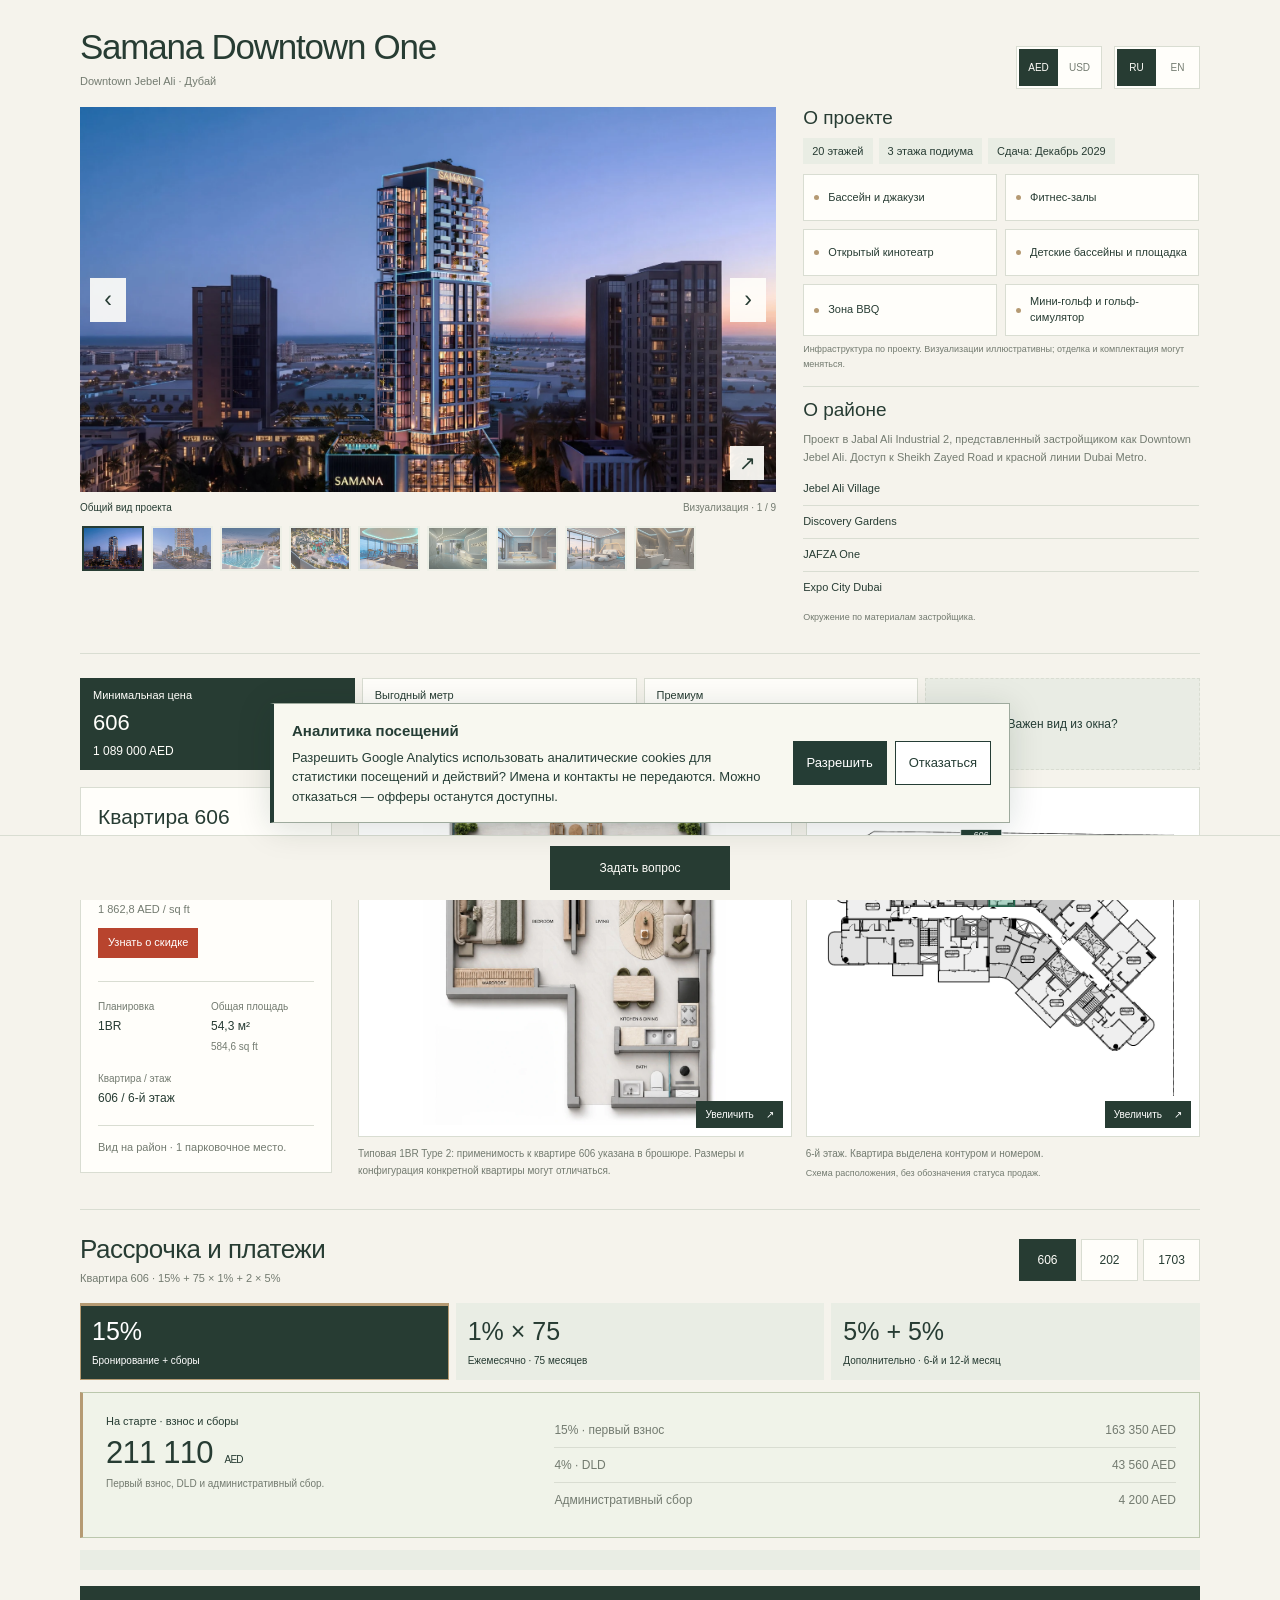
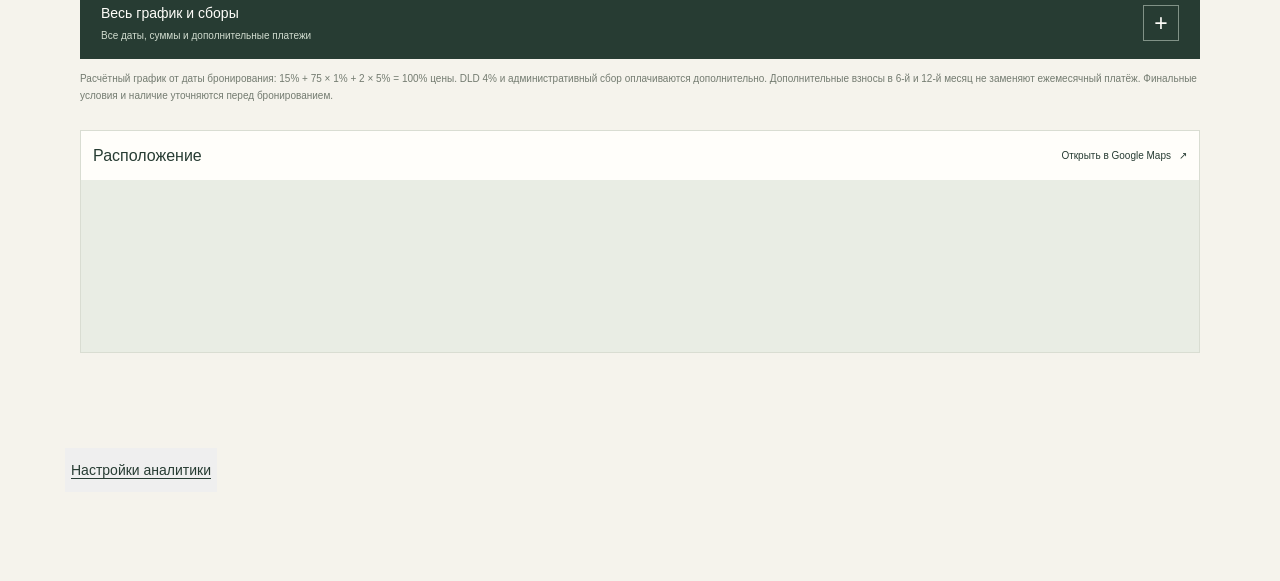
==== downtown-one-606-202-1703-v01/index.html @ 4d19de2d "Add Samana Downtown One offer: units 606, 202 and 1703" ====
<!doctype html>
<html lang="ru"><head><meta charset="utf-8"><meta name="viewport" content="width=device-width,initial-scale=1"><title>Индивидуальное предложение · Samana Downtown One</title>
<!-- PREVIEW METADATA: статический HTML; заполнить при сборке до публикации, не через JavaScript. -->
<meta name="description" content="Планировки, стоимость и условия оплаты.">
<link rel="canonical" href="https://aliaksandrtrus.github.io/offers/downtown-one-606-202-1703-v01/">
<meta property="og:title" content="Индивидуальное предложение · Samana Downtown One">
<meta property="og:description" content="Планировки, стоимость и условия оплаты.">
<meta property="og:type" content="website">
<meta property="og:url" content="https://aliaksandrtrus.github.io/offers/downtown-one-606-202-1703-v01/">
<meta property="og:image" content="https://aliaksandrtrus.github.io/offers/downtown-one-606-202-1703-v01/images/cover-downtown-one-v01.jpg">
<meta property="og:image:type" content="image/jpeg">
<meta property="og:image:width" content="1200">
<meta property="og:image:height" content="630">
<meta property="og:image:alt" content="Samana Downtown One · визуализация проекта">
<!-- ДАННЫЕ ОФЕРА: заполняйте этот JSON по новым источникам; статическое превью отдельно заполните в PREVIEW METADATA в head. Пустые значения не наследуются из эталона. Внутренние сведения здесь не хранить. -->
<script id="offer-data" type="application/json">
{
  "schemaVersion": 1,
  "project": {
    "name": "Samana Downtown One",
    "developer": "Samana Developers",
    "location": {
      "ru": "Downtown Jebel Ali · Дубай",
      "en": "Downtown Jebel Ali · Dubai"
    },
    "counts": [
      {
        "ru": "20 этажей",
        "en": "20 storeys"
      },
      {
        "ru": "3 этажа подиума",
        "en": "3 podium floors"
      }
    ],
    "handover": {
      "label": {
        "ru": "Плановая сдача",
        "en": "Planned handover"
      },
      "value": {
        "ru": "Декабрь 2029",
        "en": "December 2029"
      }
    },
    "amenities": [
      {
        "ru": "Бассейн и джакузи",
        "en": "Swimming pool and jacuzzi"
      },
      {
        "ru": "Фитнес-залы",
        "en": "Fitness studios"
      },
      {
        "ru": "Открытый кинотеатр",
        "en": "Outdoor cinema"
      },
      {
        "ru": "Детские бассейны и площадка",
        "en": "Kids’ pools and play area"
      },
      {
        "ru": "Зона BBQ",
        "en": "BBQ area"
      },
      {
        "ru": "Мини-гольф и гольф-симулятор",
        "en": "Mini golf and golf simulator"
      }
    ],
    "amenitiesNote": {
      "ru": "Инфраструктура по проекту. Визуализации иллюстративны; отделка и комплектация могут меняться.",
      "en": "Planned project amenities. Renderings are illustrative; finishes and furnishings may change."
    },
    "areaIntro": {
      "ru": "Проект в Jabal Ali Industrial 2, представленный застройщиком как Downtown Jebel Ali. Доступ к Sheikh Zayed Road и красной линии Dubai Metro.",
      "en": "Located in Jabal Ali Industrial 2, presented by the developer as Downtown Jebel Ali. Access to Sheikh Zayed Road and the Dubai Metro Red Line."
    },
    "nearby": [
      {
        "name": "Jebel Ali Village"
      },
      {
        "name": "Discovery Gardens"
      },
      {
        "name": "JAFZA One"
      },
      {
        "name": "Expo City Dubai"
      }
    ],
    "nearbyNote": {
      "ru": "Окружение по материалам застройщика.",
      "en": "Surrounding destinations from the developer’s materials."
    }
  },
  "currency": {
    "base": "AED"
  },
  "gallery": [
    {
      "src": "images/hero.webp",
      "caption": {
        "ru": "Общий вид проекта",
        "en": "Project overview"
      },
      "kind": {
        "ru": "Визуализация",
        "en": "Rendering"
      }
    },
    {
      "src": "images/exterior.webp",
      "caption": {
        "ru": "Фасад проекта",
        "en": "Project exterior"
      },
      "kind": {
        "ru": "Визуализация",
        "en": "Rendering"
      }
    },
    {
      "src": "images/pool.webp",
      "caption": {
        "ru": "Бассейн",
        "en": "Swimming pool"
      },
      "kind": {
        "ru": "Визуализация",
        "en": "Rendering"
      }
    },
    {
      "src": "images/kids.webp",
      "caption": {
        "ru": "Детская зона",
        "en": "Kids’ area"
      },
      "kind": {
        "ru": "Визуализация",
        "en": "Rendering"
      }
    },
    {
      "src": "images/gym.webp",
      "caption": {
        "ru": "Фитнес-зал",
        "en": "Fitness studio"
      },
      "kind": {
        "ru": "Визуализация",
        "en": "Rendering"
      }
    },
    {
      "src": "images/lobby.webp",
      "caption": {
        "ru": "Лобби",
        "en": "Lobby"
      },
      "kind": {
        "ru": "Визуализация",
        "en": "Rendering"
      }
    },
    {
      "src": "images/living.webp",
      "caption": {
        "ru": "Пример интерьера · гостиная",
        "en": "Example interior · living room"
      },
      "kind": {
        "ru": "Визуализация",
        "en": "Rendering"
      }
    },
    {
      "src": "images/bedroom.webp",
      "caption": {
        "ru": "Пример интерьера · спальня",
        "en": "Example interior · bedroom"
      },
      "kind": {
        "ru": "Визуализация",
        "en": "Rendering"
      }
    },
    {
      "src": "images/bathroom.webp",
      "caption": {
        "ru": "Пример интерьера · ванная",
        "en": "Example interior · bathroom"
      },
      "kind": {
        "ru": "Визуализация",
        "en": "Rendering"
      }
    }
  ],
  "selection": {
    "mode": "automatic_1br"
  },
  "units": [
    {
      "id": "606",
      "title": {
        "ru": "Квартира 606",
        "en": "Apartment 606"
      },
      "price": 1089000,
      "choiceArea": {
        "ru": "584,59 sq ft",
        "en": "584.59 sq ft"
      },
      "choiceSubtitle": {
        "ru": "1BR",
        "en": "1BR"
      },
      "selection": {
        "category": "minimum_price",
        "totalAreaM2": 54.3101881536,
        "totalAreaSqft": 584.59
      },
      "facts": [
        {
          "label": {
            "ru": "Планировка",
            "en": "Layout"
          },
          "value": {
            "ru": "1BR",
            "en": "1BR"
          }
        },
        {
          "label": {
            "ru": "Общая площадь",
            "en": "Total area"
          },
          "value": {
            "ru": "54,3101881536 м²",
            "en": "54.3101881536 m²"
          },
          "secondary": {
            "ru": "584,59 sq ft",
            "en": "584.59 sq ft"
          }
        },
        {
          "label": {
            "ru": "Квартира / этаж",
            "en": "Apartment / floor"
          },
          "value": {
            "ru": "606 / 6-й этаж",
            "en": "606 / 6th floor"
          }
        }
      ],
      "view": {
        "ru": "Вид на район · 1 парковочное место.",
        "en": "Community view · 1 parking space."
      },
      "plans": {
        "unit": {
          "src": "images/plan-type2.webp",
          "caption": {
            "ru": "Квартира 606 · типовая планировка",
            "en": "Apartment 606 · typical layout"
          },
          "alt": {
            "ru": "Квартира 606 · типовая планировка",
            "en": "Apartment 606 · typical layout"
          },
          "width": 990,
          "height": 1065,
          "note": {
            "ru": "Типовая 1BR Type 2: применимость к квартире 606 указана в брошюре. Размеры и конфигурация конкретной квартиры могут отличаться.",
            "en": "Typical 1BR Type 2: applicability to apartment 606 is shown in the brochure. Individual dimensions and configuration may differ."
          }
        },
        "floor": {
          "src": "images/floor-606.svg",
          "caption": {
            "ru": "Квартира 606 · положение на этаже",
            "en": "Apartment 606 · floor location"
          },
          "alt": {
            "ru": "Расположение квартиры 606 на 6-м этаже",
            "en": "Apartment 606 location on floor 6"
          },
          "width": 900,
          "height": 650,
          "note": {
            "ru": "6-й этаж. Квартира выделена контуром и номером.",
            "en": "Floor 6. The selected apartment is outlined and numbered."
          },
          "secondaryNote": {
            "ru": "Схема расположения, без обозначения статуса продаж.",
            "en": "Location diagram; no sales status implied."
          },
          "selection": {
            "unitId": "606",
            "method": "svg"
          }
        }
      },
      "payments": {
        "summary": {
          "ru": "15% + 75 × 1% + 2 × 5%",
          "en": "15% + 75 × 1% + 2 × 5%"
        },
        "stages": [
          {
            "label": {
              "ru": "15%",
              "en": "15%"
            },
            "subtitle": {
              "ru": "Бронирование + сборы",
              "en": "Booking + fees"
            },
            "title": {
              "ru": "На старте · взнос и сборы",
              "en": "Initial payment and fees"
            },
            "amount": 211110.0,
            "note": {
              "ru": "Первый взнос, DLD и административный сбор.",
              "en": "Down payment, DLD and administration fee."
            },
            "rows": [
              {
                "label": {
                  "ru": "15% · первый взнос",
                  "en": "15% · down payment"
                },
                "amount": 163350.0
              },
              {
                "label": {
                  "ru": "4% · DLD",
                  "en": "4% · DLD"
                },
                "amount": 43560.0
              },
              {
                "label": {
                  "ru": "Административный сбор",
                  "en": "Administration fee"
                },
                "amount": 4200
              }
            ]
          },
          {
            "label": {
              "ru": "1% × 75",
              "en": "1% × 75"
            },
            "subtitle": {
              "ru": "Ежемесячно · 75 месяцев",
              "en": "Monthly · 75 months"
            },
            "title": {
              "ru": "Ежемесячный платёж · 1% цены",
              "en": "Monthly payment · 1% of the price"
            },
            "amount": 10890.0,
            "note": [
              {
                "text": {
                  "ru": "Всего за 75 месяцев — ",
                  "en": "Total over 75 months — "
                }
              },
              {
                "amount": 816750.0
              },
              {
                "text": {
                  "ru": ".",
                  "en": "."
                }
              }
            ],
            "intro": {
              "ru": "Первый платёж — через месяц после бронирования.",
              "en": "First instalment is due one month after booking."
            },
            "rows": [
              {
                "label": {
                  "ru": "75 ежемесячных платежей · каждый",
                  "en": "75 monthly instalments · each"
                },
                "amount": 10890.0
              },
              {
                "label": {
                  "ru": "Всего за 75 месяцев",
                  "en": "Total over 75 months"
                },
                "amount": 816750.0
              }
            ]
          },
          {
            "label": {
              "ru": "5% + 5%",
              "en": "5% + 5%"
            },
            "subtitle": {
              "ru": "Дополнительно · 6-й и 12-й месяц",
              "en": "Extra · months 6 and 12"
            },
            "title": {
              "ru": "Каждый дополнительный взнос · 5%",
              "en": "Each additional payment · 5%"
            },
            "amount": 54450.0,
            "note": {
              "ru": "Сверх ежемесячного платежа 1% в те же месяцы.",
              "en": "In addition to the monthly 1% payment in those months."
            },
            "rows": [
              {
                "label": {
                  "ru": "6-й месяц · дополнительно 5%",
                  "en": "Month 6 · additional 5%"
                },
                "amount": 54450.0
              },
              {
                "label": {
                  "ru": "12-й месяц · дополнительно 5%",
                  "en": "Month 12 · additional 5%"
                },
                "amount": 54450.0
              }
            ]
          }
        ],
        "extra": {
          "ru": "",
          "en": ""
        },
        "schedule": [
          {
            "label": {
              "ru": "При бронировании · первый взнос",
              "en": "On booking · down payment"
            },
            "share": {
              "ru": "15%",
              "en": "15%"
            },
            "amount": 163350.0
          },
          {
            "label": {
              "ru": "При бронировании · DLD",
              "en": "On booking · DLD"
            },
            "share": {
              "ru": "4% дополнительно",
              "en": "4% extra"
            },
            "amount": 43560.0
          },
          {
            "label": {
              "ru": "При бронировании · административный сбор",
              "en": "On booking · administration fee"
            },
            "share": {
              "ru": "Дополнительно",
              "en": "Extra"
            },
            "amount": 4200
          },
          {
            "label": {
              "ru": "1-й месяц · ежемесячный платёж",
              "en": "Month 1 · monthly instalment"
            },
            "share": {
              "ru": "1%",
              "en": "1%"
            },
            "amount": 10890.0
          },
          {
            "label": {
              "ru": "2-й месяц · ежемесячный платёж",
              "en": "Month 2 · monthly instalment"
            },
            "share": {
              "ru": "1%",
              "en": "1%"
            },
            "amount": 10890.0
          },
          {
            "label": {
              "ru": "3-й месяц · ежемесячный платёж",
              "en": "Month 3 · monthly instalment"
            },
            "share": {
              "ru": "1%",
              "en": "1%"
            },
            "amount": 10890.0
          },
          {
            "label": {
              "ru": "4-й месяц · ежемесячный платёж",
              "en": "Month 4 · monthly instalment"
            },
            "share": {
              "ru": "1%",
              "en": "1%"
            },
            "amount": 10890.0
          },
          {
            "label": {
              "ru": "5-й месяц · ежемесячный платёж",
              "en": "Month 5 · monthly instalment"
            },
            "share": {
              "ru": "1%",
              "en": "1%"
            },
            "amount": 10890.0
          },
          {
            "label": {
              "ru": "6-й месяц · ежемесячный платёж",
              "en": "Month 6 · monthly instalment"
            },
            "share": {
              "ru": "1%",
              "en": "1%"
            },
            "amount": 10890.0
          },
          {
            "label": {
              "ru": "6-й месяц · дополнительный взнос",
              "en": "Month 6 · additional payment"
            },
            "share": {
              "ru": "5%",
              "en": "5%"
            },
            "amount": 54450.0
          },
          {
            "label": {
              "ru": "7-й месяц · ежемесячный платёж",
              "en": "Month 7 · monthly instalment"
            },
            "share": {
              "ru": "1%",
              "en": "1%"
            },
            "amount": 10890.0
          },
          {
            "label": {
              "ru": "8-й месяц · ежемесячный платёж",
              "en": "Month 8 · monthly instalment"
            },
            "share": {
              "ru": "1%",
              "en": "1%"
            },
            "amount": 10890.0
          },
          {
            "label": {
              "ru": "9-й месяц · ежемесячный платёж",
              "en": "Month 9 · monthly instalment"
            },
            "share": {
              "ru": "1%",
              "en": "1%"
            },
            "amount": 10890.0
          },
          {
            "label": {
              "ru": "10-й месяц · ежемесячный платёж",
              "en": "Month 10 · monthly instalment"
            },
            "share": {
              "ru": "1%",
              "en": "1%"
            },
            "amount": 10890.0
          },
          {
            "label": {
              "ru": "11-й месяц · ежемесячный платёж",
              "en": "Month 11 · monthly instalment"
            },
            "share": {
              "ru": "1%",
              "en": "1%"
            },
            "amount": 10890.0
          },
          {
            "label": {
              "ru": "12-й месяц · ежемесячный платёж",
              "en": "Month 12 · monthly instalment"
            },
            "share": {
              "ru": "1%",
              "en": "1%"
            },
            "amount": 10890.0
          },
          {
            "label": {
              "ru": "12-й месяц · дополнительный взнос",
              "en": "Month 12 · additional payment"
            },
            "share": {
              "ru": "5%",
              "en": "5%"
            },
            "amount": 54450.0
          },
          {
            "label": {
              "ru": "13-й месяц · ежемесячный платёж",
              "en": "Month 13 · monthly instalment"
            },
            "share": {
              "ru": "1%",
              "en": "1%"
            },
            "amount": 10890.0
          },
          {
            "label": {
              "ru": "14-й месяц · ежемесячный платёж",
              "en": "Month 14 · monthly instalment"
            },
            "share": {
              "ru": "1%",
              "en": "1%"
            },
            "amount": 10890.0
          },
          {
            "label": {
              "ru": "15-й месяц · ежемесячный платёж",
              "en": "Month 15 · monthly instalment"
            },
            "share": {
              "ru": "1%",
              "en": "1%"
            },
            "amount": 10890.0
          },
          {
            "label": {
              "ru": "16-й месяц · ежемесячный платёж",
              "en": "Month 16 · monthly instalment"
            },
            "share": {
              "ru": "1%",
              "en": "1%"
            },
            "amount": 10890.0
          },
          {
            "label": {
              "ru": "17-й месяц · ежемесячный платёж",
              "en": "Month 17 · monthly instalment"
            },
            "share": {
              "ru": "1%",
              "en": "1%"
            },
            "amount": 10890.0
          },
          {
            "label": {
              "ru": "18-й месяц · ежемесячный платёж",
              "en": "Month 18 · monthly instalment"
            },
            "share": {
              "ru": "1%",
              "en": "1%"
            },
            "amount": 10890.0
          },
          {
            "label": {
              "ru": "19-й месяц · ежемесячный платёж",
              "en": "Month 19 · monthly instalment"
            },
            "share": {
              "ru": "1%",
              "en": "1%"
            },
            "amount": 10890.0
          },
          {
            "label": {
              "ru": "20-й месяц · ежемесячный платёж",
              "en": "Month 20 · monthly instalment"
            },
            "share": {
              "ru": "1%",
              "en": "1%"
            },
            "amount": 10890.0
          },
          {
            "label": {
              "ru": "21-й месяц · ежемесячный платёж",
              "en": "Month 21 · monthly instalment"
            },
            "share": {
              "ru": "1%",
              "en": "1%"
            },
            "amount": 10890.0
          },
          {
            "label": {
              "ru": "22-й месяц · ежемесячный платёж",
              "en": "Month 22 · monthly instalment"
            },
            "share": {
              "ru": "1%",
              "en": "1%"
            },
            "amount": 10890.0
          },
          {
            "label": {
              "ru": "23-й месяц · ежемесячный платёж",
              "en": "Month 23 · monthly instalment"
            },
            "share": {
              "ru": "1%",
              "en": "1%"
            },
            "amount": 10890.0
          },
          {
            "label": {
              "ru": "24-й месяц · ежемесячный платёж",
              "en": "Month 24 · monthly instalment"
            },
            "share": {
              "ru": "1%",
              "en": "1%"
            },
            "amount": 10890.0
          },
          {
            "label": {
              "ru": "25-й месяц · ежемесячный платёж",
              "en": "Month 25 · monthly instalment"
            },
            "share": {
              "ru": "1%",
              "en": "1%"
            },
            "amount": 10890.0
          },
          {
            "label": {
              "ru": "26-й месяц · ежемесячный платёж",
              "en": "Month 26 · monthly instalment"
            },
            "share": {
              "ru": "1%",
              "en": "1%"
            },
            "amount": 10890.0
          },
          {
            "label": {
              "ru": "27-й месяц · ежемесячный платёж",
              "en": "Month 27 · monthly instalment"
            },
            "share": {
              "ru": "1%",
              "en": "1%"
            },
            "amount": 10890.0
          },
          {
            "label": {
              "ru": "28-й месяц · ежемесячный платёж",
              "en": "Month 28 · monthly instalment"
            },
            "share": {
              "ru": "1%",
              "en": "1%"
            },
            "amount": 10890.0
          },
          {
            "label": {
              "ru": "29-й месяц · ежемесячный платёж",
              "en": "Month 29 · monthly instalment"
            },
            "share": {
              "ru": "1%",
              "en": "1%"
            },
            "amount": 10890.0
          },
          {
            "label": {
              "ru": "30-й месяц · ежемесячный платёж",
              "en": "Month 30 · monthly instalment"
            },
            "share": {
              "ru": "1%",
              "en": "1%"
            },
            "amount": 10890.0
          },
          {
            "label": {
              "ru": "31-й месяц · ежемесячный платёж",
              "en": "Month 31 · monthly instalment"
            },
            "share": {
              "ru": "1%",
              "en": "1%"
            },
            "amount": 10890.0
          },
          {
            "label": {
              "ru": "32-й месяц · ежемесячный платёж",
              "en": "Month 32 · monthly instalment"
            },
            "share": {
              "ru": "1%",
              "en": "1%"
            },
            "amount": 10890.0
          },
          {
            "label": {
              "ru": "33-й месяц · ежемесячный платёж",
              "en": "Month 33 · monthly instalment"
            },
            "share": {
              "ru": "1%",
              "en": "1%"
            },
            "amount": 10890.0
          },
          {
            "label": {
              "ru": "34-й месяц · ежемесячный платёж",
              "en": "Month 34 · monthly instalment"
            },
            "share": {
              "ru": "1%",
              "en": "1%"
            },
            "amount": 10890.0
          },
          {
            "label": {
              "ru": "35-й месяц · ежемесячный платёж",
              "en": "Month 35 · monthly instalment"
            },
            "share": {
              "ru": "1%",
              "en": "1%"
            },
            "amount": 10890.0
          },
          {
            "label": {
              "ru": "36-й месяц · ежемесячный платёж",
              "en": "Month 36 · monthly instalment"
            },
            "share": {
              "ru": "1%",
              "en": "1%"
            },
            "amount": 10890.0
          },
          {
            "label": {
              "ru": "37-й месяц · ежемесячный платёж",
              "en": "Month 37 · monthly instalment"
            },
            "share": {
              "ru": "1%",
              "en": "1%"
            },
            "amount": 10890.0
          },
          {
            "label": {
              "ru": "38-й месяц · ежемесячный платёж",
              "en": "Month 38 · monthly instalment"
            },
            "share": {
              "ru": "1%",
              "en": "1%"
            },
            "amount": 10890.0
          },
          {
            "label": {
              "ru": "39-й месяц · ежемесячный платёж",
              "en": "Month 39 · monthly instalment"
            },
            "share": {
              "ru": "1%",
              "en": "1%"
            },
            "amount": 10890.0
          },
          {
            "label": {
              "ru": "40-й месяц · ежемесячный платёж",
              "en": "Month 40 · monthly instalment"
            },
            "share": {
              "ru": "1%",
              "en": "1%"
            },
            "amount": 10890.0
          },
          {
            "label": {
              "ru": "41-й месяц · ежемесячный платёж",
              "en": "Month 41 · monthly instalment"
            },
            "share": {
              "ru": "1%",
              "en": "1%"
            },
            "amount": 10890.0
          },
          {
            "label": {
              "ru": "42-й месяц · ежемесячный платёж",
              "en": "Month 42 · monthly instalment"
            },
            "share": {
              "ru": "1%",
              "en": "1%"
            },
            "amount": 10890.0
          },
          {
            "label": {
              "ru": "43-й месяц · ежемесячный платёж",
              "en": "Month 43 · monthly instalment"
            },
            "share": {
              "ru": "1%",
              "en": "1%"
            },
            "amount": 10890.0
          },
          {
            "label": {
              "ru": "44-й месяц · ежемесячный платёж",
              "en": "Month 44 · monthly instalment"
            },
            "share": {
              "ru": "1%",
              "en": "1%"
            },
            "amount": 10890.0
          },
          {
            "label": {
              "ru": "45-й месяц · ежемесячный платёж",
              "en": "Month 45 · monthly instalment"
            },
            "share": {
              "ru": "1%",
              "en": "1%"
            },
            "amount": 10890.0
          },
          {
            "label": {
              "ru": "46-й месяц · ежемесячный платёж",
              "en": "Month 46 · monthly instalment"
            },
            "share": {
              "ru": "1%",
              "en": "1%"
            },
            "amount": 10890.0
          },
          {
            "label": {
              "ru": "47-й месяц · ежемесячный платёж",
              "en": "Month 47 · monthly instalment"
            },
            "share": {
              "ru": "1%",
              "en": "1%"
            },
            "amount": 10890.0
          },
          {
            "label": {
              "ru": "48-й месяц · ежемесячный платёж",
              "en": "Month 48 · monthly instalment"
            },
            "share": {
              "ru": "1%",
              "en": "1%"
            },
            "amount": 10890.0
          },
          {
            "label": {
              "ru": "49-й месяц · ежемесячный платёж",
              "en": "Month 49 · monthly instalment"
            },
            "share": {
              "ru": "1%",
              "en": "1%"
            },
            "amount": 10890.0
          },
          {
            "label": {
              "ru": "50-й месяц · ежемесячный платёж",
              "en": "Month 50 · monthly instalment"
            },
            "share": {
              "ru": "1%",
              "en": "1%"
            },
            "amount": 10890.0
          },
          {
            "label": {
              "ru": "51-й месяц · ежемесячный платёж",
              "en": "Month 51 · monthly instalment"
            },
            "share": {
              "ru": "1%",
              "en": "1%"
            },
            "amount": 10890.0
          },
          {
            "label": {
              "ru": "52-й месяц · ежемесячный платёж",
              "en": "Month 52 · monthly instalment"
            },
            "share": {
              "ru": "1%",
              "en": "1%"
            },
            "amount": 10890.0
          },
          {
            "label": {
              "ru": "53-й месяц · ежемесячный платёж",
              "en": "Month 53 · monthly instalment"
            },
            "share": {
              "ru": "1%",
              "en": "1%"
            },
            "amount": 10890.0
          },
          {
            "label": {
              "ru": "54-й месяц · ежемесячный платёж",
              "en": "Month 54 · monthly instalment"
            },
            "share": {
              "ru": "1%",
              "en": "1%"
            },
            "amount": 10890.0
          },
          {
            "label": {
              "ru": "55-й месяц · ежемесячный платёж",
              "en": "Month 55 · monthly instalment"
            },
            "share": {
              "ru": "1%",
              "en": "1%"
            },
            "amount": 10890.0
          },
          {
            "label": {
              "ru": "56-й месяц · ежемесячный платёж",
              "en": "Month 56 · monthly instalment"
            },
            "share": {
              "ru": "1%",
              "en": "1%"
            },
            "amount": 10890.0
          },
          {
            "label": {
              "ru": "57-й месяц · ежемесячный платёж",
              "en": "Month 57 · monthly instalment"
            },
            "share": {
              "ru": "1%",
              "en": "1%"
            },
            "amount": 10890.0
          },
          {
            "label": {
              "ru": "58-й месяц · ежемесячный платёж",
              "en": "Month 58 · monthly instalment"
            },
            "share": {
              "ru": "1%",
              "en": "1%"
            },
            "amount": 10890.0
          },
          {
            "label": {
              "ru": "59-й месяц · ежемесячный платёж",
              "en": "Month 59 · monthly instalment"
            },
            "share": {
              "ru": "1%",
              "en": "1%"
            },
            "amount": 10890.0
          },
          {
            "label": {
              "ru": "60-й месяц · ежемесячный платёж",
              "en": "Month 60 · monthly instalment"
            },
            "share": {
              "ru": "1%",
              "en": "1%"
            },
            "amount": 10890.0
          },
          {
            "label": {
              "ru": "61-й месяц · ежемесячный платёж",
              "en": "Month 61 · monthly instalment"
            },
            "share": {
              "ru": "1%",
              "en": "1%"
            },
            "amount": 10890.0
          },
          {
            "label": {
              "ru": "62-й месяц · ежемесячный платёж",
              "en": "Month 62 · monthly instalment"
            },
            "share": {
              "ru": "1%",
              "en": "1%"
            },
            "amount": 10890.0
          },
          {
            "label": {
              "ru": "63-й месяц · ежемесячный платёж",
              "en": "Month 63 · monthly instalment"
            },
            "share": {
              "ru": "1%",
              "en": "1%"
            },
            "amount": 10890.0
          },
          {
            "label": {
              "ru": "64-й месяц · ежемесячный платёж",
              "en": "Month 64 · monthly instalment"
            },
            "share": {
              "ru": "1%",
              "en": "1%"
            },
            "amount": 10890.0
          },
          {
            "label": {
              "ru": "65-й месяц · ежемесячный платёж",
              "en": "Month 65 · monthly instalment"
            },
            "share": {
              "ru": "1%",
              "en": "1%"
            },
            "amount": 10890.0
          },
          {
            "label": {
              "ru": "66-й месяц · ежемесячный платёж",
              "en": "Month 66 · monthly instalment"
            },
            "share": {
              "ru": "1%",
              "en": "1%"
            },
            "amount": 10890.0
          },
          {
            "label": {
              "ru": "67-й месяц · ежемесячный платёж",
              "en": "Month 67 · monthly instalment"
            },
            "share": {
              "ru": "1%",
              "en": "1%"
            },
            "amount": 10890.0
          },
          {
            "label": {
              "ru": "68-й месяц · ежемесячный платёж",
              "en": "Month 68 · monthly instalment"
            },
            "share": {
              "ru": "1%",
              "en": "1%"
            },
            "amount": 10890.0
          },
          {
            "label": {
              "ru": "69-й месяц · ежемесячный платёж",
              "en": "Month 69 · monthly instalment"
            },
            "share": {
              "ru": "1%",
              "en": "1%"
            },
            "amount": 10890.0
          },
          {
            "label": {
              "ru": "70-й месяц · ежемесячный платёж",
              "en": "Month 70 · monthly instalment"
            },
            "share": {
              "ru": "1%",
              "en": "1%"
            },
            "amount": 10890.0
          },
          {
            "label": {
              "ru": "71-й месяц · ежемесячный платёж",
              "en": "Month 71 · monthly instalment"
            },
            "share": {
              "ru": "1%",
              "en": "1%"
            },
            "amount": 10890.0
          },
          {
            "label": {
              "ru": "72-й месяц · ежемесячный платёж",
              "en": "Month 72 · monthly instalment"
            },
            "share": {
              "ru": "1%",
              "en": "1%"
            },
            "amount": 10890.0
          },
          {
            "label": {
              "ru": "73-й месяц · ежемесячный платёж",
              "en": "Month 73 · monthly instalment"
            },
            "share": {
              "ru": "1%",
              "en": "1%"
            },
            "amount": 10890.0
          },
          {
            "label": {
              "ru": "74-й месяц · ежемесячный платёж",
              "en": "Month 74 · monthly instalment"
            },
            "share": {
              "ru": "1%",
              "en": "1%"
            },
            "amount": 10890.0
          },
          {
            "label": {
              "ru": "75-й месяц · ежемесячный платёж",
              "en": "Month 75 · monthly instalment"
            },
            "share": {
              "ru": "1%",
              "en": "1%"
            },
            "amount": 10890.0
          }
        ],
        "terms": {
          "ru": "Расчётный график от даты бронирования: 15% + 75 × 1% + 2 × 5% = 100% цены. DLD 4% и административный сбор оплачиваются дополнительно. Дополнительные взносы в 6-й и 12-й месяц не заменяют ежемесячный платёж. Финальные условия и наличие уточняются перед бронированием.",
          "en": "Calculated schedule relative to booking: 15% + 75 × 1% + 2 × 5% = 100% of the price. DLD at 4% and the administration fee are extra. Additional payments in months 6 and 12 do not replace monthly instalments. Final terms and availability are reconfirmed before booking."
        }
      }
    },
    {
      "id": "202",
      "title": {
        "ru": "Квартира 202",
        "en": "Apartment 202"
      },
      "price": 1129000,
      "choiceArea": {
        "ru": "650,68 sq ft",
        "en": "650.68 sq ft"
      },
      "choiceSubtitle": {
        "ru": "1BR",
        "en": "1BR"
      },
      "selection": {
        "category": "value_per_m2",
        "totalAreaM2": 60.4501500672,
        "totalAreaSqft": 650.68
      },
      "facts": [
        {
          "label": {
            "ru": "Планировка",
            "en": "Layout"
          },
          "value": {
            "ru": "1BR",
            "en": "1BR"
          }
        },
        {
          "label": {
            "ru": "Общая площадь",
            "en": "Total area"
          },
          "value": {
            "ru": "60,4501500672 м²",
            "en": "60.4501500672 m²"
          },
          "secondary": {
            "ru": "650,68 sq ft",
            "en": "650.68 sq ft"
          }
        },
        {
          "label": {
            "ru": "Квартира / этаж",
            "en": "Apartment / floor"
          },
          "value": {
            "ru": "202 / 2-й этаж",
            "en": "202 / 2nd floor"
          }
        }
      ],
      "view": {
        "ru": "Вид на бассейн · 1 парковочное место.",
        "en": "Pool view · 1 parking space."
      },
      "plans": {
        "unit": {
          "src": "images/plan-type3.webp",
          "caption": {
            "ru": "Квартира 202 · типовая планировка",
            "en": "Apartment 202 · typical layout"
          },
          "alt": {
            "ru": "Квартира 202 · типовая планировка",
            "en": "Apartment 202 · typical layout"
          },
          "width": 990,
          "height": 1065,
          "note": {
            "ru": "Типовая 1BR Type 3: применимость к квартире 202 указана в брошюре. Размеры и конфигурация конкретной квартиры могут отличаться.",
            "en": "Typical 1BR Type 3: applicability to apartment 202 is shown in the brochure. Individual dimensions and configuration may differ."
          }
        },
        "floor": {
          "src": "images/floor-202.svg",
          "caption": {
            "ru": "Квартира 202 · положение на этаже",
            "en": "Apartment 202 · floor location"
          },
          "alt": {
            "ru": "Расположение квартиры 202 на 2-м этаже",
            "en": "Apartment 202 location on floor 2"
          },
          "width": 900,
          "height": 650,
          "note": {
            "ru": "2-й этаж. Квартира выделена контуром и номером.",
            "en": "Floor 2. The selected apartment is outlined and numbered."
          },
          "secondaryNote": {
            "ru": "Схема расположения, без обозначения статуса продаж.",
            "en": "Location diagram; no sales status implied."
          },
          "selection": {
            "unitId": "202",
            "method": "svg"
          }
        }
      },
      "payments": {
        "summary": {
          "ru": "15% + 75 × 1% + 2 × 5%",
          "en": "15% + 75 × 1% + 2 × 5%"
        },
        "stages": [
          {
            "label": {
              "ru": "15%",
              "en": "15%"
            },
            "subtitle": {
              "ru": "Бронирование + сборы",
              "en": "Booking + fees"
            },
            "title": {
              "ru": "На старте · взнос и сборы",
              "en": "Initial payment and fees"
            },
            "amount": 218710.0,
            "note": {
              "ru": "Первый взнос, DLD и административный сбор.",
              "en": "Down payment, DLD and administration fee."
            },
            "rows": [
              {
                "label": {
                  "ru": "15% · первый взнос",
                  "en": "15% · down payment"
                },
                "amount": 169350.0
              },
              {
                "label": {
                  "ru": "4% · DLD",
                  "en": "4% · DLD"
                },
                "amount": 45160.0
              },
              {
                "label": {
                  "ru": "Административный сбор",
                  "en": "Administration fee"
                },
                "amount": 4200
              }
            ]
          },
          {
            "label": {
              "ru": "1% × 75",
              "en": "1% × 75"
            },
            "subtitle": {
              "ru": "Ежемесячно · 75 месяцев",
              "en": "Monthly · 75 months"
            },
            "title": {
              "ru": "Ежемесячный платёж · 1% цены",
              "en": "Monthly payment · 1% of the price"
            },
            "amount": 11290.0,
            "note": [
              {
                "text": {
                  "ru": "Всего за 75 месяцев — ",
                  "en": "Total over 75 months — "
                }
              },
              {
                "amount": 846750.0
              },
              {
                "text": {
                  "ru": ".",
                  "en": "."
                }
              }
            ],
            "intro": {
              "ru": "Первый платёж — через месяц после бронирования.",
              "en": "First instalment is due one month after booking."
            },
            "rows": [
              {
                "label": {
                  "ru": "75 ежемесячных платежей · каждый",
                  "en": "75 monthly instalments · each"
                },
                "amount": 11290.0
              },
              {
                "label": {
                  "ru": "Всего за 75 месяцев",
                  "en": "Total over 75 months"
                },
                "amount": 846750.0
              }
            ]
          },
          {
            "label": {
              "ru": "5% + 5%",
              "en": "5% + 5%"
            },
            "subtitle": {
              "ru": "Дополнительно · 6-й и 12-й месяц",
              "en": "Extra · months 6 and 12"
            },
            "title": {
              "ru": "Каждый дополнительный взнос · 5%",
              "en": "Each additional payment · 5%"
            },
            "amount": 56450.0,
            "note": {
              "ru": "Сверх ежемесячного платежа 1% в те же месяцы.",
              "en": "In addition to the monthly 1% payment in those months."
            },
            "rows": [
              {
                "label": {
                  "ru": "6-й месяц · дополнительно 5%",
                  "en": "Month 6 · additional 5%"
                },
                "amount": 56450.0
              },
              {
                "label": {
                  "ru": "12-й месяц · дополнительно 5%",
                  "en": "Month 12 · additional 5%"
                },
                "amount": 56450.0
              }
            ]
          }
        ],
        "extra": {
          "ru": "",
          "en": ""
        },
        "schedule": [
          {
            "label": {
              "ru": "При бронировании · первый взнос",
              "en": "On booking · down payment"
            },
            "share": {
              "ru": "15%",
              "en": "15%"
            },
            "amount": 169350.0
          },
          {
            "label": {
              "ru": "При бронировании · DLD",
              "en": "On booking · DLD"
            },
            "share": {
              "ru": "4% дополнительно",
              "en": "4% extra"
            },
            "amount": 45160.0
          },
          {
            "label": {
              "ru": "При бронировании · административный сбор",
              "en": "On booking · administration fee"
            },
            "share": {
              "ru": "Дополнительно",
              "en": "Extra"
            },
            "amount": 4200
          },
          {
            "label": {
              "ru": "1-й месяц · ежемесячный платёж",
              "en": "Month 1 · monthly instalment"
            },
            "share": {
              "ru": "1%",
              "en": "1%"
            },
            "amount": 11290.0
          },
          {
            "label": {
              "ru": "2-й месяц · ежемесячный платёж",
              "en": "Month 2 · monthly instalment"
            },
            "share": {
              "ru": "1%",
              "en": "1%"
            },
            "amount": 11290.0
          },
          {
            "label": {
              "ru": "3-й месяц · ежемесячный платёж",
              "en": "Month 3 · monthly instalment"
            },
            "share": {
              "ru": "1%",
              "en": "1%"
            },
            "amount": 11290.0
          },
          {
            "label": {
              "ru": "4-й месяц · ежемесячный платёж",
              "en": "Month 4 · monthly instalment"
            },
            "share": {
              "ru": "1%",
              "en": "1%"
            },
            "amount": 11290.0
          },
          {
            "label": {
              "ru": "5-й месяц · ежемесячный платёж",
              "en": "Month 5 · monthly instalment"
            },
            "share": {
              "ru": "1%",
              "en": "1%"
            },
            "amount": 11290.0
          },
          {
            "label": {
              "ru": "6-й месяц · ежемесячный платёж",
              "en": "Month 6 · monthly instalment"
            },
            "share": {
              "ru": "1%",
              "en": "1%"
            },
            "amount": 11290.0
          },
          {
            "label": {
              "ru": "6-й месяц · дополнительный взнос",
              "en": "Month 6 · additional payment"
            },
            "share": {
              "ru": "5%",
              "en": "5%"
            },
            "amount": 56450.0
          },
          {
            "label": {
              "ru": "7-й месяц · ежемесячный платёж",
              "en": "Month 7 · monthly instalment"
            },
            "share": {
              "ru": "1%",
              "en": "1%"
            },
            "amount": 11290.0
          },
          {
            "label": {
              "ru": "8-й месяц · ежемесячный платёж",
              "en": "Month 8 · monthly instalment"
            },
            "share": {
              "ru": "1%",
              "en": "1%"
            },
            "amount": 11290.0
          },
          {
            "label": {
              "ru": "9-й месяц · ежемесячный платёж",
              "en": "Month 9 · monthly instalment"
            },
            "share": {
              "ru": "1%",
              "en": "1%"
            },
            "amount": 11290.0
          },
          {
            "label": {
              "ru": "10-й месяц · ежемесячный платёж",
              "en": "Month 10 · monthly instalment"
            },
            "share": {
              "ru": "1%",
              "en": "1%"
            },
            "amount": 11290.0
          },
          {
            "label": {
              "ru": "11-й месяц · ежемесячный платёж",
              "en": "Month 11 · monthly instalment"
            },
            "share": {
              "ru": "1%",
              "en": "1%"
            },
            "amount": 11290.0
          },
          {
            "label": {
              "ru": "12-й месяц · ежемесячный платёж",
              "en": "Month 12 · monthly instalment"
            },
            "share": {
              "ru": "1%",
              "en": "1%"
            },
            "amount": 11290.0
          },
          {
            "label": {
              "ru": "12-й месяц · дополнительный взнос",
              "en": "Month 12 · additional payment"
            },
            "share": {
              "ru": "5%",
              "en": "5%"
            },
            "amount": 56450.0
          },
          {
            "label": {
              "ru": "13-й месяц · ежемесячный платёж",
              "en": "Month 13 · monthly instalment"
            },
            "share": {
              "ru": "1%",
              "en": "1%"
            },
            "amount": 11290.0
          },
          {
            "label": {
              "ru": "14-й месяц · ежемесячный платёж",
              "en": "Month 14 · monthly instalment"
            },
            "share": {
              "ru": "1%",
              "en": "1%"
            },
            "amount": 11290.0
          },
          {
            "label": {
              "ru": "15-й месяц · ежемесячный платёж",
              "en": "Month 15 · monthly instalment"
            },
            "share": {
              "ru": "1%",
              "en": "1%"
            },
            "amount": 11290.0
          },
          {
            "label": {
              "ru": "16-й месяц · ежемесячный платёж",
              "en": "Month 16 · monthly instalment"
            },
            "share": {
              "ru": "1%",
              "en": "1%"
            },
            "amount": 11290.0
          },
          {
            "label": {
              "ru": "17-й месяц · ежемесячный платёж",
              "en": "Month 17 · monthly instalment"
            },
            "share": {
              "ru": "1%",
              "en": "1%"
            },
            "amount": 11290.0
          },
          {
            "label": {
              "ru": "18-й месяц · ежемесячный платёж",
              "en": "Month 18 · monthly instalment"
            },
            "share": {
              "ru": "1%",
              "en": "1%"
            },
            "amount": 11290.0
          },
          {
            "label": {
              "ru": "19-й месяц · ежемесячный платёж",
              "en": "Month 19 · monthly instalment"
            },
            "share": {
              "ru": "1%",
              "en": "1%"
            },
            "amount": 11290.0
          },
          {
            "label": {
              "ru": "20-й месяц · ежемесячный платёж",
              "en": "Month 20 · monthly instalment"
            },
            "share": {
              "ru": "1%",
              "en": "1%"
            },
            "amount": 11290.0
          },
          {
            "label": {
              "ru": "21-й месяц · ежемесячный платёж",
              "en": "Month 21 · monthly instalment"
            },
            "share": {
              "ru": "1%",
              "en": "1%"
            },
            "amount": 11290.0
          },
          {
            "label": {
              "ru": "22-й месяц · ежемесячный платёж",
              "en": "Month 22 · monthly instalment"
            },
            "share": {
              "ru": "1%",
              "en": "1%"
            },
            "amount": 11290.0
          },
          {
            "label": {
              "ru": "23-й месяц · ежемесячный платёж",
              "en": "Month 23 · monthly instalment"
            },
            "share": {
              "ru": "1%",
              "en": "1%"
            },
            "amount": 11290.0
          },
          {
            "label": {
              "ru": "24-й месяц · ежемесячный платёж",
              "en": "Month 24 · monthly instalment"
            },
            "share": {
              "ru": "1%",
              "en": "1%"
            },
            "amount": 11290.0
          },
          {
            "label": {
              "ru": "25-й месяц · ежемесячный платёж",
              "en": "Month 25 · monthly instalment"
            },
            "share": {
              "ru": "1%",
              "en": "1%"
            },
            "amount": 11290.0
          },
          {
            "label": {
              "ru": "26-й месяц · ежемесячный платёж",
              "en": "Month 26 · monthly instalment"
            },
            "share": {
              "ru": "1%",
              "en": "1%"
            },
            "amount": 11290.0
          },
          {
            "label": {
              "ru": "27-й месяц · ежемесячный платёж",
              "en": "Month 27 · monthly instalment"
            },
            "share": {
              "ru": "1%",
              "en": "1%"
            },
            "amount": 11290.0
          },
          {
            "label": {
              "ru": "28-й месяц · ежемесячный платёж",
              "en": "Month 28 · monthly instalment"
            },
            "share": {
              "ru": "1%",
              "en": "1%"
            },
            "amount": 11290.0
          },
          {
            "label": {
              "ru": "29-й месяц · ежемесячный платёж",
              "en": "Month 29 · monthly instalment"
            },
            "share": {
              "ru": "1%",
              "en": "1%"
            },
            "amount": 11290.0
          },
          {
            "label": {
              "ru": "30-й месяц · ежемесячный платёж",
              "en": "Month 30 · monthly instalment"
            },
            "share": {
              "ru": "1%",
              "en": "1%"
            },
            "amount": 11290.0
          },
          {
            "label": {
              "ru": "31-й месяц · ежемесячный платёж",
              "en": "Month 31 · monthly instalment"
            },
            "share": {
              "ru": "1%",
              "en": "1%"
            },
            "amount": 11290.0
          },
          {
            "label": {
              "ru": "32-й месяц · ежемесячный платёж",
              "en": "Month 32 · monthly instalment"
            },
            "share": {
              "ru": "1%",
              "en": "1%"
            },
            "amount": 11290.0
          },
          {
            "label": {
              "ru": "33-й месяц · ежемесячный платёж",
              "en": "Month 33 · monthly instalment"
            },
            "share": {
              "ru": "1%",
              "en": "1%"
            },
            "amount": 11290.0
          },
          {
            "label": {
              "ru": "34-й месяц · ежемесячный платёж",
              "en": "Month 34 · monthly instalment"
            },
            "share": {
              "ru": "1%",
              "en": "1%"
            },
            "amount": 11290.0
          },
          {
            "label": {
              "ru": "35-й месяц · ежемесячный платёж",
              "en": "Month 35 · monthly instalment"
            },
            "share": {
              "ru": "1%",
              "en": "1%"
            },
            "amount": 11290.0
          },
          {
            "label": {
              "ru": "36-й месяц · ежемесячный платёж",
              "en": "Month 36 · monthly instalment"
            },
            "share": {
              "ru": "1%",
              "en": "1%"
            },
            "amount": 11290.0
          },
          {
            "label": {
              "ru": "37-й месяц · ежемесячный платёж",
              "en": "Month 37 · monthly instalment"
            },
            "share": {
              "ru": "1%",
              "en": "1%"
            },
            "amount": 11290.0
          },
          {
            "label": {
              "ru": "38-й месяц · ежемесячный платёж",
              "en": "Month 38 · monthly instalment"
            },
            "share": {
              "ru": "1%",
              "en": "1%"
            },
            "amount": 11290.0
          },
          {
            "label": {
              "ru": "39-й месяц · ежемесячный платёж",
              "en": "Month 39 · monthly instalment"
            },
            "share": {
              "ru": "1%",
              "en": "1%"
            },
            "amount": 11290.0
          },
          {
            "label": {
              "ru": "40-й месяц · ежемесячный платёж",
              "en": "Month 40 · monthly instalment"
            },
            "share": {
              "ru": "1%",
              "en": "1%"
            },
            "amount": 11290.0
          },
          {
            "label": {
              "ru": "41-й месяц · ежемесячный платёж",
              "en": "Month 41 · monthly instalment"
            },
            "share": {
              "ru": "1%",
              "en": "1%"
            },
            "amount": 11290.0
          },
          {
            "label": {
              "ru": "42-й месяц · ежемесячный платёж",
              "en": "Month 42 · monthly instalment"
            },
            "share": {
              "ru": "1%",
              "en": "1%"
            },
            "amount": 11290.0
          },
          {
            "label": {
              "ru": "43-й месяц · ежемесячный платёж",
              "en": "Month 43 · monthly instalment"
            },
            "share": {
              "ru": "1%",
              "en": "1%"
            },
            "amount": 11290.0
          },
          {
            "label": {
              "ru": "44-й месяц · ежемесячный платёж",
              "en": "Month 44 · monthly instalment"
            },
            "share": {
              "ru": "1%",
              "en": "1%"
            },
            "amount": 11290.0
          },
          {
            "label": {
              "ru": "45-й месяц · ежемесячный платёж",
              "en": "Month 45 · monthly instalment"
            },
            "share": {
              "ru": "1%",
              "en": "1%"
            },
            "amount": 11290.0
          },
          {
            "label": {
              "ru": "46-й месяц · ежемесячный платёж",
              "en": "Month 46 · monthly instalment"
            },
            "share": {
              "ru": "1%",
              "en": "1%"
            },
            "amount": 11290.0
          },
          {
            "label": {
              "ru": "47-й месяц · ежемесячный платёж",
              "en": "Month 47 · monthly instalment"
            },
            "share": {
              "ru": "1%",
              "en": "1%"
            },
            "amount": 11290.0
          },
          {
            "label": {
              "ru": "48-й месяц · ежемесячный платёж",
              "en": "Month 48 · monthly instalment"
            },
            "share": {
              "ru": "1%",
              "en": "1%"
            },
            "amount": 11290.0
          },
          {
            "label": {
              "ru": "49-й месяц · ежемесячный платёж",
              "en": "Month 49 · monthly instalment"
            },
            "share": {
              "ru": "1%",
              "en": "1%"
            },
            "amount": 11290.0
          },
          {
            "label": {
              "ru": "50-й месяц · ежемесячный платёж",
              "en": "Month 50 · monthly instalment"
            },
            "share": {
              "ru": "1%",
              "en": "1%"
            },
            "amount": 11290.0
          },
          {
            "label": {
              "ru": "51-й месяц · ежемесячный платёж",
              "en": "Month 51 · monthly instalment"
            },
            "share": {
              "ru": "1%",
              "en": "1%"
            },
            "amount": 11290.0
          },
          {
            "label": {
              "ru": "52-й месяц · ежемесячный платёж",
              "en": "Month 52 · monthly instalment"
            },
            "share": {
              "ru": "1%",
              "en": "1%"
            },
            "amount": 11290.0
          },
          {
            "label": {
              "ru": "53-й месяц · ежемесячный платёж",
              "en": "Month 53 · monthly instalment"
            },
            "share": {
              "ru": "1%",
              "en": "1%"
            },
            "amount": 11290.0
          },
          {
            "label": {
              "ru": "54-й месяц · ежемесячный платёж",
              "en": "Month 54 · monthly instalment"
            },
            "share": {
              "ru": "1%",
              "en": "1%"
            },
            "amount": 11290.0
          },
          {
            "label": {
              "ru": "55-й месяц · ежемесячный платёж",
              "en": "Month 55 · monthly instalment"
            },
            "share": {
              "ru": "1%",
              "en": "1%"
            },
            "amount": 11290.0
          },
          {
            "label": {
              "ru": "56-й месяц · ежемесячный платёж",
              "en": "Month 56 · monthly instalment"
            },
            "share": {
              "ru": "1%",
              "en": "1%"
            },
            "amount": 11290.0
          },
          {
            "label": {
              "ru": "57-й месяц · ежемесячный платёж",
              "en": "Month 57 · monthly instalment"
            },
            "share": {
              "ru": "1%",
              "en": "1%"
            },
            "amount": 11290.0
          },
          {
            "label": {
              "ru": "58-й месяц · ежемесячный платёж",
              "en": "Month 58 · monthly instalment"
            },
            "share": {
              "ru": "1%",
              "en": "1%"
            },
            "amount": 11290.0
          },
          {
            "label": {
              "ru": "59-й месяц · ежемесячный платёж",
              "en": "Month 59 · monthly instalment"
            },
            "share": {
              "ru": "1%",
              "en": "1%"
            },
            "amount": 11290.0
          },
          {
            "label": {
              "ru": "60-й месяц · ежемесячный платёж",
              "en": "Month 60 · monthly instalment"
            },
            "share": {
              "ru": "1%",
              "en": "1%"
            },
            "amount": 11290.0
          },
          {
            "label": {
              "ru": "61-й месяц · ежемесячный платёж",
              "en": "Month 61 · monthly instalment"
            },
            "share": {
              "ru": "1%",
              "en": "1%"
            },
            "amount": 11290.0
          },
          {
            "label": {
              "ru": "62-й месяц · ежемесячный платёж",
              "en": "Month 62 · monthly instalment"
            },
            "share": {
              "ru": "1%",
              "en": "1%"
            },
            "amount": 11290.0
          },
          {
            "label": {
              "ru": "63-й месяц · ежемесячный платёж",
              "en": "Month 63 · monthly instalment"
            },
            "share": {
              "ru": "1%",
              "en": "1%"
            },
            "amount": 11290.0
          },
          {
            "label": {
              "ru": "64-й месяц · ежемесячный платёж",
              "en": "Month 64 · monthly instalment"
            },
            "share": {
              "ru": "1%",
              "en": "1%"
            },
            "amount": 11290.0
          },
          {
            "label": {
              "ru": "65-й месяц · ежемесячный платёж",
              "en": "Month 65 · monthly instalment"
            },
            "share": {
              "ru": "1%",
              "en": "1%"
            },
            "amount": 11290.0
          },
          {
            "label": {
              "ru": "66-й месяц · ежемесячный платёж",
              "en": "Month 66 · monthly instalment"
            },
            "share": {
              "ru": "1%",
              "en": "1%"
            },
            "amount": 11290.0
          },
          {
            "label": {
              "ru": "67-й месяц · ежемесячный платёж",
              "en": "Month 67 · monthly instalment"
            },
            "share": {
              "ru": "1%",
              "en": "1%"
            },
            "amount": 11290.0
          },
          {
            "label": {
              "ru": "68-й месяц · ежемесячный платёж",
              "en": "Month 68 · monthly instalment"
            },
            "share": {
              "ru": "1%",
              "en": "1%"
            },
            "amount": 11290.0
          },
          {
            "label": {
              "ru": "69-й месяц · ежемесячный платёж",
              "en": "Month 69 · monthly instalment"
            },
            "share": {
              "ru": "1%",
              "en": "1%"
            },
            "amount": 11290.0
          },
          {
            "label": {
              "ru": "70-й месяц · ежемесячный платёж",
              "en": "Month 70 · monthly instalment"
            },
            "share": {
              "ru": "1%",
              "en": "1%"
            },
            "amount": 11290.0
          },
          {
            "label": {
              "ru": "71-й месяц · ежемесячный платёж",
              "en": "Month 71 · monthly instalment"
            },
            "share": {
              "ru": "1%",
              "en": "1%"
            },
            "amount": 11290.0
          },
          {
            "label": {
              "ru": "72-й месяц · ежемесячный платёж",
              "en": "Month 72 · monthly instalment"
            },
            "share": {
              "ru": "1%",
              "en": "1%"
            },
            "amount": 11290.0
          },
          {
            "label": {
              "ru": "73-й месяц · ежемесячный платёж",
              "en": "Month 73 · monthly instalment"
            },
            "share": {
              "ru": "1%",
              "en": "1%"
            },
            "amount": 11290.0
          },
          {
            "label": {
              "ru": "74-й месяц · ежемесячный платёж",
              "en": "Month 74 · monthly instalment"
            },
            "share": {
              "ru": "1%",
              "en": "1%"
            },
            "amount": 11290.0
          },
          {
            "label": {
              "ru": "75-й месяц · ежемесячный платёж",
              "en": "Month 75 · monthly instalment"
            },
            "share": {
              "ru": "1%",
              "en": "1%"
            },
            "amount": 11290.0
          }
        ],
        "terms": {
          "ru": "Расчётный график от даты бронирования: 15% + 75 × 1% + 2 × 5% = 100% цены. DLD 4% и административный сбор оплачиваются дополнительно. Дополнительные взносы в 6-й и 12-й месяц не заменяют ежемесячный платёж. Финальные условия и наличие уточняются перед бронированием.",
          "en": "Calculated schedule relative to booking: 15% + 75 × 1% + 2 × 5% = 100% of the price. DLD at 4% and the administration fee are extra. Additional payments in months 6 and 12 do not replace monthly instalments. Final terms and availability are reconfirmed before booking."
        }
      }
    },
    {
      "id": "1703",
      "title": {
        "ru": "Квартира 1703",
        "en": "Apartment 1703"
      },
      "price": 1244000,
      "choiceArea": {
        "ru": "613,11 sq ft",
        "en": "613.11 sq ft"
      },
      "choiceSubtitle": {
        "ru": "1BR",
        "en": "1BR"
      },
      "selection": {
        "category": "premium",
        "totalAreaM2": 56.9597828544,
        "totalAreaSqft": 613.11
      },
      "facts": [
        {
          "label": {
            "ru": "Планировка",
            "en": "Layout"
          },
          "value": {
            "ru": "1BR",
            "en": "1BR"
          }
        },
        {
          "label": {
            "ru": "Общая площадь",
            "en": "Total area"
          },
          "value": {
            "ru": "56,9597828544 м²",
            "en": "56.9597828544 m²"
          },
          "secondary": {
            "ru": "613,11 sq ft",
            "en": "613.11 sq ft"
          }
        },
        {
          "label": {
            "ru": "Квартира / этаж",
            "en": "Apartment / floor"
          },
          "value": {
            "ru": "1703 / 17-й этаж",
            "en": "1703 / 17th floor"
          }
        }
      ],
      "view": {
        "ru": "Вид на бассейн · 1 парковочное место.",
        "en": "Pool view · 1 parking space."
      },
      "plans": {
        "unit": {
          "src": "images/plan-type3.webp",
          "caption": {
            "ru": "Квартира 1703 · типовая планировка",
            "en": "Apartment 1703 · typical layout"
          },
          "alt": {
            "ru": "Квартира 1703 · типовая планировка",
            "en": "Apartment 1703 · typical layout"
          },
          "width": 990,
          "height": 1065,
          "note": {
            "ru": "Типовая 1BR Type 3: применимость к квартире 1703 указана в брошюре. Размеры и конфигурация конкретной квартиры могут отличаться.",
            "en": "Typical 1BR Type 3: applicability to apartment 1703 is shown in the brochure. Individual dimensions and configuration may differ."
          }
        },
        "floor": {
          "src": "images/floor-1703.svg",
          "caption": {
            "ru": "Квартира 1703 · положение на этаже",
            "en": "Apartment 1703 · floor location"
          },
          "alt": {
            "ru": "Расположение квартиры 1703 на 17-м этаже",
            "en": "Apartment 1703 location on floor 17"
          },
          "width": 900,
          "height": 650,
          "note": {
            "ru": "17-й этаж. Квартира выделена контуром и номером.",
            "en": "Floor 17. The selected apartment is outlined and numbered."
          },
          "secondaryNote": {
            "ru": "Схема расположения, без обозначения статуса продаж.",
            "en": "Location diagram; no sales status implied."
          },
          "selection": {
            "unitId": "1703",
            "method": "svg"
          }
        }
      },
      "payments": {
        "summary": {
          "ru": "15% + 75 × 1% + 2 × 5%",
          "en": "15% + 75 × 1% + 2 × 5%"
        },
        "stages": [
          {
            "label": {
              "ru": "15%",
              "en": "15%"
            },
            "subtitle": {
              "ru": "Бронирование + сборы",
              "en": "Booking + fees"
            },
            "title": {
              "ru": "На старте · взнос и сборы",
              "en": "Initial payment and fees"
            },
            "amount": 240560.0,
            "note": {
              "ru": "Первый взнос, DLD и административный сбор.",
              "en": "Down payment, DLD and administration fee."
            },
            "rows": [
              {
                "label": {
                  "ru": "15% · первый взнос",
                  "en": "15% · down payment"
                },
                "amount": 186600.0
              },
              {
                "label": {
                  "ru": "4% · DLD",
                  "en": "4% · DLD"
                },
                "amount": 49760.0
              },
              {
                "label": {
                  "ru": "Административный сбор",
                  "en": "Administration fee"
                },
                "amount": 4200
              }
            ]
          },
          {
            "label": {
              "ru": "1% × 75",
              "en": "1% × 75"
            },
            "subtitle": {
              "ru": "Ежемесячно · 75 месяцев",
              "en": "Monthly · 75 months"
            },
            "title": {
              "ru": "Ежемесячный платёж · 1% цены",
              "en": "Monthly payment · 1% of the price"
            },
            "amount": 12440.0,
            "note": [
              {
                "text": {
                  "ru": "Всего за 75 месяцев — ",
                  "en": "Total over 75 months — "
                }
              },
              {
                "amount": 933000.0
              },
              {
                "text": {
                  "ru": ".",
                  "en": "."
                }
              }
            ],
            "intro": {
              "ru": "Первый платёж — через месяц после бронирования.",
              "en": "First instalment is due one month after booking."
            },
            "rows": [
              {
                "label": {
                  "ru": "75 ежемесячных платежей · каждый",
                  "en": "75 monthly instalments · each"
                },
                "amount": 12440.0
              },
              {
                "label": {
                  "ru": "Всего за 75 месяцев",
                  "en": "Total over 75 months"
                },
                "amount": 933000.0
              }
            ]
          },
          {
            "label": {
              "ru": "5% + 5%",
              "en": "5% + 5%"
            },
            "subtitle": {
              "ru": "Дополнительно · 6-й и 12-й месяц",
              "en": "Extra · months 6 and 12"
            },
            "title": {
              "ru": "Каждый дополнительный взнос · 5%",
              "en": "Each additional payment · 5%"
            },
            "amount": 62200.0,
            "note": {
              "ru": "Сверх ежемесячного платежа 1% в те же месяцы.",
              "en": "In addition to the monthly 1% payment in those months."
            },
            "rows": [
              {
                "label": {
                  "ru": "6-й месяц · дополнительно 5%",
                  "en": "Month 6 · additional 5%"
                },
                "amount": 62200.0
              },
              {
                "label": {
                  "ru": "12-й месяц · дополнительно 5%",
                  "en": "Month 12 · additional 5%"
                },
                "amount": 62200.0
              }
            ]
          }
        ],
        "extra": {
          "ru": "",
          "en": ""
        },
        "schedule": [
          {
            "label": {
              "ru": "При бронировании · первый взнос",
              "en": "On booking · down payment"
            },
            "share": {
              "ru": "15%",
              "en": "15%"
            },
            "amount": 186600.0
          },
          {
            "label": {
              "ru": "При бронировании · DLD",
              "en": "On booking · DLD"
            },
            "share": {
              "ru": "4% дополнительно",
              "en": "4% extra"
            },
            "amount": 49760.0
          },
          {
            "label": {
              "ru": "При бронировании · административный сбор",
              "en": "On booking · administration fee"
            },
            "share": {
              "ru": "Дополнительно",
              "en": "Extra"
            },
            "amount": 4200
          },
          {
            "label": {
              "ru": "1-й месяц · ежемесячный платёж",
              "en": "Month 1 · monthly instalment"
            },
            "share": {
              "ru": "1%",
              "en": "1%"
            },
            "amount": 12440.0
          },
          {
            "label": {
              "ru": "2-й месяц · ежемесячный платёж",
              "en": "Month 2 · monthly instalment"
            },
            "share": {
              "ru": "1%",
              "en": "1%"
            },
            "amount": 12440.0
          },
          {
            "label": {
              "ru": "3-й месяц · ежемесячный платёж",
              "en": "Month 3 · monthly instalment"
            },
            "share": {
              "ru": "1%",
              "en": "1%"
            },
            "amount": 12440.0
          },
          {
            "label": {
              "ru": "4-й месяц · ежемесячный платёж",
              "en": "Month 4 · monthly instalment"
            },
            "share": {
              "ru": "1%",
              "en": "1%"
            },
            "amount": 12440.0
          },
          {
            "label": {
              "ru": "5-й месяц · ежемесячный платёж",
              "en": "Month 5 · monthly instalment"
            },
            "share": {
              "ru": "1%",
              "en": "1%"
            },
            "amount": 12440.0
          },
          {
            "label": {
              "ru": "6-й месяц · ежемесячный платёж",
              "en": "Month 6 · monthly instalment"
            },
            "share": {
              "ru": "1%",
              "en": "1%"
            },
            "amount": 12440.0
          },
          {
            "label": {
              "ru": "6-й месяц · дополнительный взнос",
              "en": "Month 6 · additional payment"
            },
            "share": {
              "ru": "5%",
              "en": "5%"
            },
            "amount": 62200.0
          },
          {
            "label": {
              "ru": "7-й месяц · ежемесячный платёж",
              "en": "Month 7 · monthly instalment"
            },
            "share": {
              "ru": "1%",
              "en": "1%"
            },
            "amount": 12440.0
          },
          {
            "label": {
              "ru": "8-й месяц · ежемесячный платёж",
              "en": "Month 8 · monthly instalment"
            },
            "share": {
              "ru": "1%",
              "en": "1%"
            },
            "amount": 12440.0
          },
          {
            "label": {
              "ru": "9-й месяц · ежемесячный платёж",
              "en": "Month 9 · monthly instalment"
            },
            "share": {
              "ru": "1%",
              "en": "1%"
            },
            "amount": 12440.0
          },
          {
            "label": {
              "ru": "10-й месяц · ежемесячный платёж",
              "en": "Month 10 · monthly instalment"
            },
            "share": {
              "ru": "1%",
              "en": "1%"
            },
            "amount": 12440.0
          },
          {
            "label": {
              "ru": "11-й месяц · ежемесячный платёж",
              "en": "Month 11 · monthly instalment"
            },
            "share": {
              "ru": "1%",
              "en": "1%"
            },
            "amount": 12440.0
          },
          {
            "label": {
              "ru": "12-й месяц · ежемесячный платёж",
              "en": "Month 12 · monthly instalment"
            },
            "share": {
              "ru": "1%",
              "en": "1%"
            },
            "amount": 12440.0
          },
          {
            "label": {
              "ru": "12-й месяц · дополнительный взнос",
              "en": "Month 12 · additional payment"
            },
            "share": {
              "ru": "5%",
              "en": "5%"
            },
            "amount": 62200.0
          },
          {
            "label": {
              "ru": "13-й месяц · ежемесячный платёж",
              "en": "Month 13 · monthly instalment"
            },
            "share": {
              "ru": "1%",
              "en": "1%"
            },
            "amount": 12440.0
          },
          {
            "label": {
              "ru": "14-й месяц · ежемесячный платёж",
              "en": "Month 14 · monthly instalment"
            },
            "share": {
              "ru": "1%",
              "en": "1%"
            },
            "amount": 12440.0
          },
          {
            "label": {
              "ru": "15-й месяц · ежемесячный платёж",
              "en": "Month 15 · monthly instalment"
            },
            "share": {
              "ru": "1%",
              "en": "1%"
            },
            "amount": 12440.0
          },
          {
            "label": {
              "ru": "16-й месяц · ежемесячный платёж",
              "en": "Month 16 · monthly instalment"
            },
            "share": {
              "ru": "1%",
              "en": "1%"
            },
            "amount": 12440.0
          },
          {
            "label": {
              "ru": "17-й месяц · ежемесячный платёж",
              "en": "Month 17 · monthly instalment"
            },
            "share": {
              "ru": "1%",
              "en": "1%"
            },
            "amount": 12440.0
          },
          {
            "label": {
              "ru": "18-й месяц · ежемесячный платёж",
              "en": "Month 18 · monthly instalment"
            },
            "share": {
              "ru": "1%",
              "en": "1%"
            },
            "amount": 12440.0
          },
          {
            "label": {
              "ru": "19-й месяц · ежемесячный платёж",
              "en": "Month 19 · monthly instalment"
            },
            "share": {
              "ru": "1%",
              "en": "1%"
            },
            "amount": 12440.0
          },
          {
            "label": {
              "ru": "20-й месяц · ежемесячный платёж",
              "en": "Month 20 · monthly instalment"
            },
            "share": {
              "ru": "1%",
              "en": "1%"
            },
            "amount": 12440.0
          },
          {
            "label": {
              "ru": "21-й месяц · ежемесячный платёж",
              "en": "Month 21 · monthly instalment"
            },
            "share": {
              "ru": "1%",
              "en": "1%"
            },
            "amount": 12440.0
          },
          {
            "label": {
              "ru": "22-й месяц · ежемесячный платёж",
              "en": "Month 22 · monthly instalment"
            },
            "share": {
              "ru": "1%",
              "en": "1%"
            },
            "amount": 12440.0
          },
          {
            "label": {
              "ru": "23-й месяц · ежемесячный платёж",
              "en": "Month 23 · monthly instalment"
            },
            "share": {
              "ru": "1%",
              "en": "1%"
            },
            "amount": 12440.0
          },
          {
            "label": {
              "ru": "24-й месяц · ежемесячный платёж",
              "en": "Month 24 · monthly instalment"
            },
            "share": {
              "ru": "1%",
              "en": "1%"
            },
            "amount": 12440.0
          },
          {
            "label": {
              "ru": "25-й месяц · ежемесячный платёж",
              "en": "Month 25 · monthly instalment"
            },
            "share": {
              "ru": "1%",
              "en": "1%"
            },
            "amount": 12440.0
          },
          {
            "label": {
              "ru": "26-й месяц · ежемесячный платёж",
              "en": "Month 26 · monthly instalment"
            },
            "share": {
              "ru": "1%",
              "en": "1%"
            },
            "amount": 12440.0
          },
          {
            "label": {
              "ru": "27-й месяц · ежемесячный платёж",
              "en": "Month 27 · monthly instalment"
            },
            "share": {
              "ru": "1%",
              "en": "1%"
            },
            "amount": 12440.0
          },
          {
            "label": {
              "ru": "28-й месяц · ежемесячный платёж",
              "en": "Month 28 · monthly instalment"
            },
            "share": {
              "ru": "1%",
              "en": "1%"
            },
            "amount": 12440.0
          },
          {
            "label": {
              "ru": "29-й месяц · ежемесячный платёж",
              "en": "Month 29 · monthly instalment"
            },
            "share": {
              "ru": "1%",
              "en": "1%"
            },
            "amount": 12440.0
          },
          {
            "label": {
              "ru": "30-й месяц · ежемесячный платёж",
              "en": "Month 30 · monthly instalment"
            },
            "share": {
              "ru": "1%",
              "en": "1%"
            },
            "amount": 12440.0
          },
          {
            "label": {
              "ru": "31-й месяц · ежемесячный платёж",
              "en": "Month 31 · monthly instalment"
            },
            "share": {
              "ru": "1%",
              "en": "1%"
            },
            "amount": 12440.0
          },
          {
            "label": {
              "ru": "32-й месяц · ежемесячный платёж",
              "en": "Month 32 · monthly instalment"
            },
            "share": {
              "ru": "1%",
              "en": "1%"
            },
            "amount": 12440.0
          },
          {
            "label": {
              "ru": "33-й месяц · ежемесячный платёж",
              "en": "Month 33 · monthly instalment"
            },
            "share": {
              "ru": "1%",
              "en": "1%"
            },
            "amount": 12440.0
          },
          {
            "label": {
              "ru": "34-й месяц · ежемесячный платёж",
              "en": "Month 34 · monthly instalment"
            },
            "share": {
              "ru": "1%",
              "en": "1%"
            },
            "amount": 12440.0
          },
          {
            "label": {
              "ru": "35-й месяц · ежемесячный платёж",
              "en": "Month 35 · monthly instalment"
            },
            "share": {
              "ru": "1%",
              "en": "1%"
            },
            "amount": 12440.0
          },
          {
            "label": {
              "ru": "36-й месяц · ежемесячный платёж",
              "en": "Month 36 · monthly instalment"
            },
            "share": {
              "ru": "1%",
              "en": "1%"
            },
            "amount": 12440.0
          },
          {
            "label": {
              "ru": "37-й месяц · ежемесячный платёж",
              "en": "Month 37 · monthly instalment"
            },
            "share": {
              "ru": "1%",
              "en": "1%"
            },
            "amount": 12440.0
          },
          {
            "label": {
              "ru": "38-й месяц · ежемесячный платёж",
              "en": "Month 38 · monthly instalment"
            },
            "share": {
              "ru": "1%",
              "en": "1%"
            },
            "amount": 12440.0
          },
          {
            "label": {
              "ru": "39-й месяц · ежемесячный платёж",
              "en": "Month 39 · monthly instalment"
            },
            "share": {
              "ru": "1%",
              "en": "1%"
            },
            "amount": 12440.0
          },
          {
            "label": {
              "ru": "40-й месяц · ежемесячный платёж",
              "en": "Month 40 · monthly instalment"
            },
            "share": {
              "ru": "1%",
              "en": "1%"
            },
            "amount": 12440.0
          },
          {
            "label": {
              "ru": "41-й месяц · ежемесячный платёж",
              "en": "Month 41 · monthly instalment"
            },
            "share": {
              "ru": "1%",
              "en": "1%"
            },
            "amount": 12440.0
          },
          {
            "label": {
              "ru": "42-й месяц · ежемесячный платёж",
              "en": "Month 42 · monthly instalment"
            },
            "share": {
              "ru": "1%",
              "en": "1%"
            },
            "amount": 12440.0
          },
          {
            "label": {
              "ru": "43-й месяц · ежемесячный платёж",
              "en": "Month 43 · monthly instalment"
            },
            "share": {
              "ru": "1%",
              "en": "1%"
            },
            "amount": 12440.0
          },
          {
            "label": {
              "ru": "44-й месяц · ежемесячный платёж",
              "en": "Month 44 · monthly instalment"
            },
            "share": {
              "ru": "1%",
              "en": "1%"
            },
            "amount": 12440.0
          },
          {
            "label": {
              "ru": "45-й месяц · ежемесячный платёж",
              "en": "Month 45 · monthly instalment"
            },
            "share": {
              "ru": "1%",
              "en": "1%"
            },
            "amount": 12440.0
          },
          {
            "label": {
              "ru": "46-й месяц · ежемесячный платёж",
              "en": "Month 46 · monthly instalment"
            },
            "share": {
              "ru": "1%",
              "en": "1%"
            },
            "amount": 12440.0
          },
          {
            "label": {
              "ru": "47-й месяц · ежемесячный платёж",
              "en": "Month 47 · monthly instalment"
            },
            "share": {
              "ru": "1%",
              "en": "1%"
            },
            "amount": 12440.0
          },
          {
            "label": {
              "ru": "48-й месяц · ежемесячный платёж",
              "en": "Month 48 · monthly instalment"
            },
            "share": {
              "ru": "1%",
              "en": "1%"
            },
            "amount": 12440.0
          },
          {
            "label": {
              "ru": "49-й месяц · ежемесячный платёж",
              "en": "Month 49 · monthly instalment"
            },
            "share": {
              "ru": "1%",
              "en": "1%"
            },
            "amount": 12440.0
          },
          {
            "label": {
              "ru": "50-й месяц · ежемесячный платёж",
              "en": "Month 50 · monthly instalment"
            },
            "share": {
              "ru": "1%",
              "en": "1%"
            },
            "amount": 12440.0
          },
          {
            "label": {
              "ru": "51-й месяц · ежемесячный платёж",
              "en": "Month 51 · monthly instalment"
            },
            "share": {
              "ru": "1%",
              "en": "1%"
            },
            "amount": 12440.0
          },
          {
            "label": {
              "ru": "52-й месяц · ежемесячный платёж",
              "en": "Month 52 · monthly instalment"
            },
            "share": {
              "ru": "1%",
              "en": "1%"
            },
            "amount": 12440.0
          },
          {
            "label": {
              "ru": "53-й месяц · ежемесячный платёж",
              "en": "Month 53 · monthly instalment"
            },
            "share": {
              "ru": "1%",
              "en": "1%"
            },
            "amount": 12440.0
          },
          {
            "label": {
              "ru": "54-й месяц · ежемесячный платёж",
              "en": "Month 54 · monthly instalment"
            },
            "share": {
              "ru": "1%",
              "en": "1%"
            },
            "amount": 12440.0
          },
          {
            "label": {
              "ru": "55-й месяц · ежемесячный платёж",
              "en": "Month 55 · monthly instalment"
            },
            "share": {
              "ru": "1%",
              "en": "1%"
            },
            "amount": 12440.0
          },
          {
            "label": {
              "ru": "56-й месяц · ежемесячный платёж",
              "en": "Month 56 · monthly instalment"
            },
            "share": {
              "ru": "1%",
              "en": "1%"
            },
            "amount": 12440.0
          },
          {
            "label": {
              "ru": "57-й месяц · ежемесячный платёж",
              "en": "Month 57 · monthly instalment"
            },
            "share": {
              "ru": "1%",
              "en": "1%"
            },
            "amount": 12440.0
          },
          {
            "label": {
              "ru": "58-й месяц · ежемесячный платёж",
              "en": "Month 58 · monthly instalment"
            },
            "share": {
              "ru": "1%",
              "en": "1%"
            },
            "amount": 12440.0
          },
          {
            "label": {
              "ru": "59-й месяц · ежемесячный платёж",
              "en": "Month 59 · monthly instalment"
            },
            "share": {
              "ru": "1%",
              "en": "1%"
            },
            "amount": 12440.0
          },
          {
            "label": {
              "ru": "60-й месяц · ежемесячный платёж",
              "en": "Month 60 · monthly instalment"
            },
            "share": {
              "ru": "1%",
              "en": "1%"
            },
            "amount": 12440.0
          },
          {
            "label": {
              "ru": "61-й месяц · ежемесячный платёж",
              "en": "Month 61 · monthly instalment"
            },
            "share": {
              "ru": "1%",
              "en": "1%"
            },
            "amount": 12440.0
          },
          {
            "label": {
              "ru": "62-й месяц · ежемесячный платёж",
              "en": "Month 62 · monthly instalment"
            },
            "share": {
              "ru": "1%",
              "en": "1%"
            },
            "amount": 12440.0
          },
          {
            "label": {
              "ru": "63-й месяц · ежемесячный платёж",
              "en": "Month 63 · monthly instalment"
            },
            "share": {
              "ru": "1%",
              "en": "1%"
            },
            "amount": 12440.0
          },
          {
            "label": {
              "ru": "64-й месяц · ежемесячный платёж",
              "en": "Month 64 · monthly instalment"
            },
            "share": {
              "ru": "1%",
              "en": "1%"
            },
            "amount": 12440.0
          },
          {
            "label": {
              "ru": "65-й месяц · ежемесячный платёж",
              "en": "Month 65 · monthly instalment"
            },
            "share": {
              "ru": "1%",
              "en": "1%"
            },
            "amount": 12440.0
          },
          {
            "label": {
              "ru": "66-й месяц · ежемесячный платёж",
              "en": "Month 66 · monthly instalment"
            },
            "share": {
              "ru": "1%",
              "en": "1%"
            },
            "amount": 12440.0
          },
          {
            "label": {
              "ru": "67-й месяц · ежемесячный платёж",
              "en": "Month 67 · monthly instalment"
            },
            "share": {
              "ru": "1%",
              "en": "1%"
            },
            "amount": 12440.0
          },
          {
            "label": {
              "ru": "68-й месяц · ежемесячный платёж",
              "en": "Month 68 · monthly instalment"
            },
            "share": {
              "ru": "1%",
              "en": "1%"
            },
            "amount": 12440.0
          },
          {
            "label": {
              "ru": "69-й месяц · ежемесячный платёж",
              "en": "Month 69 · monthly instalment"
            },
            "share": {
              "ru": "1%",
              "en": "1%"
            },
            "amount": 12440.0
          },
          {
            "label": {
              "ru": "70-й месяц · ежемесячный платёж",
              "en": "Month 70 · monthly instalment"
            },
            "share": {
              "ru": "1%",
              "en": "1%"
            },
            "amount": 12440.0
          },
          {
            "label": {
              "ru": "71-й месяц · ежемесячный платёж",
              "en": "Month 71 · monthly instalment"
            },
            "share": {
              "ru": "1%",
              "en": "1%"
            },
            "amount": 12440.0
          },
          {
            "label": {
              "ru": "72-й месяц · ежемесячный платёж",
              "en": "Month 72 · monthly instalment"
            },
            "share": {
              "ru": "1%",
              "en": "1%"
            },
            "amount": 12440.0
          },
          {
            "label": {
              "ru": "73-й месяц · ежемесячный платёж",
              "en": "Month 73 · monthly instalment"
            },
            "share": {
              "ru": "1%",
              "en": "1%"
            },
            "amount": 12440.0
          },
          {
            "label": {
              "ru": "74-й месяц · ежемесячный платёж",
              "en": "Month 74 · monthly instalment"
            },
            "share": {
              "ru": "1%",
              "en": "1%"
            },
            "amount": 12440.0
          },
          {
            "label": {
              "ru": "75-й месяц · ежемесячный платёж",
              "en": "Month 75 · monthly instalment"
            },
            "share": {
              "ru": "1%",
              "en": "1%"
            },
            "amount": 12440.0
          }
        ],
        "terms": {
          "ru": "Расчётный график от даты бронирования: 15% + 75 × 1% + 2 × 5% = 100% цены. DLD 4% и административный сбор оплачиваются дополнительно. Дополнительные взносы в 6-й и 12-й месяц не заменяют ежемесячный платёж. Финальные условия и наличие уточняются перед бронированием.",
          "en": "Calculated schedule relative to booking: 15% + 75 × 1% + 2 × 5% = 100% of the price. DLD at 4% and the administration fee are extra. Additional payments in months 6 and 12 do not replace monthly instalments. Final terms and availability are reconfirmed before booking."
        }
      }
    }
  ],
  "map": {
    "embedUrl": "https://www.google.com/maps?q=24.9703611%2C55.089&z=17&output=embed",
    "link": "https://maps.app.goo.gl/BvmqiqhF5uxFXFgZ7",
    "title": {
      "ru": "Samana Downtown One · расположение",
      "en": "Samana Downtown One · location"
    }
  },
  "mapOmittedByRequest": false,
  "contact": {
    "projectId": "downtown-one",
    "publicUrl": "https://aliaksandrtrus.github.io/offers/downtown-one-606-202-1703-v01/"
  }
}
</script>
<style>

:root{--paper:#f5f3ec;--white:#fffefa;--ink:#273c33;--muted:#737b70;--line:#d9ddd2;--soft:#e9ede4;--sand:#b59a73;--sans:'Bahnschrift','Segoe UI','Helvetica Neue',Arial,Helvetica,sans-serif}
*{box-sizing:border-box}body{margin:0;background:var(--paper);color:var(--ink);font:14px/1.5 var(--sans);-webkit-font-smoothing:antialiased}body.viewer-open{overflow:hidden}button{font:inherit;color:inherit;cursor:pointer;border:0;-webkit-tap-highlight-color:transparent}button:disabled{opacity:.35;cursor:default}button:focus-visible,a:focus-visible,summary:focus-visible{outline:2px solid #987a4f;outline-offset:3px}[hidden]{display:none!important}img{display:block;width:100%;height:auto}h1,h2,h3,p{margin:0}h1,h2,h3{font-weight:400}.num{font-variant-numeric:lining-nums tabular-nums}.page{width:min(1120px,calc(100% - 64px));margin:28px auto 32px}.project-header{display:flex;justify-content:space-between;align-items:end;gap:20px;margin-bottom:18px}h1{font:35px/1.1 var(--sans);letter-spacing:-.035em}.location{font-size:11px;color:var(--muted);margin-top:6px}.project-header-note{font-size:10px;color:var(--muted)}
.overview-grid{display:grid;grid-template-columns:minmax(0,1.75fr) minmax(300px,1fr);gap:26px;align-items:start}.gallery,.project-aside{min-width:0}.visual-wrap{position:relative;overflow:hidden;background:#e2e6dc}.visual-open{display:block;width:100%;padding:0;background:transparent;overflow:hidden}.visual-open img{height:385px;object-fit:cover;object-position:50% 43%}.expand-mark{position:absolute;right:12px;bottom:12px;display:grid;place-items:center;width:34px;height:34px;background:rgba(255,254,250,.93);font-size:20px;pointer-events:none}.photo-arrow{position:absolute;top:calc(50% - 22px);width:36px;height:44px;display:grid;place-items:center;font-size:23px;background:rgba(255,254,250,.91)}.photo-arrow:hover{background:var(--white)}.photo-prev{left:10px}.photo-next{right:10px}.photo-caption{display:flex;justify-content:space-between;gap:12px;margin:8px 0;font-size:10px;color:var(--muted)}.photo-caption strong{font-weight:400;color:var(--ink)}.thumbs{display:flex;gap:7px;overflow-x:auto;padding:3px 2px 6px;scrollbar-width:thin;scrollbar-color:var(--line) transparent}.thumb{flex:0 0 62px;width:62px;height:45px;padding:0;background:var(--soft);border:2px solid transparent;opacity:.65}.thumb img{width:100%;height:100%;object-fit:cover}.thumb[aria-pressed=true]{border-color:var(--ink);opacity:1}.thumb:hover{opacity:1}
.project-copy{padding:0 1px}.copy-heading{font:19px/1.2 var(--sans);margin-bottom:8px}.project-counts{display:flex;gap:6px;margin-bottom:10px}.project-counts span{font-size:11px;background:var(--soft);padding:5px 9px}.project-copy p{font-size:12px;line-height:1.65;color:var(--muted)}.project-copy .copy-heading{color:var(--ink)}.district-copy{margin-top:14px;padding-top:12px;border-top:1px solid var(--line)}.project-copy .source-note{font-size:9px;margin-top:6px}.location-card{margin-top:14px;border:1px solid var(--line);background:var(--white)}.map-head{display:flex;align-items:center;justify-content:space-between;gap:10px;padding:0 12px;min-height:44px}.map-head h2{font:16px/1.2 var(--sans)}.map-link{display:inline-flex;align-items:center;gap:8px;min-height:44px;font-size:10px;text-decoration:none;color:var(--ink);flex-shrink:0}.map-link:hover{text-decoration:underline}.map-frame{height:172px;background:var(--soft);overflow:hidden}.map-frame iframe{width:100%;height:100%;border:0;display:block}
.detail-section{margin-top:28px;padding-top:24px;border-top:1px solid var(--line)}.section-head{display:flex;align-items:center;justify-content:space-between;gap:18px;margin-bottom:17px}.section-head h2{font:26px/1.2 var(--sans);letter-spacing:-.02em}.section-sub{font-size:11px;color:var(--muted);margin-top:5px}.unit-choice{width:380px;flex-shrink:0}.unit-choice-label{display:none}.unit-options{display:grid;grid-template-columns:1fr 1fr;gap:7px}.unit-option{text-align:left;border:1px solid var(--line);background:var(--white);padding:9px 12px;min-height:66px}.unit-option .unit-number{font:22px/1.15 var(--sans);display:flex;align-items:baseline;justify-content:space-between;gap:5px;margin-bottom:4px}.unit-option .unit-size{font:10px/1.4 var(--sans);white-space:nowrap}.unit-option .unit-description{font-size:10px;display:block;line-height:1.5}.unit-option[aria-pressed=true]{background:var(--ink);color:var(--white);border-color:var(--ink)}.unit-option:hover{border-color:var(--sand)}
.unit-layout{display:grid;grid-template-columns:252px minmax(0,1fr);gap:26px;align-items:start}.summary{padding:16px 17px;background:var(--white);border:1px solid var(--line);min-width:0}.summary h3{font:21px/1.2 var(--sans);margin-bottom:15px}.label{font-size:9px;letter-spacing:.05em;text-transform:uppercase;color:var(--muted)}.amount{font:28px/1.2 var(--sans);letter-spacing:-.025em;margin-top:4px;white-space:nowrap}.amount small{font:10px var(--sans);margin-left:4px}.facts{display:grid;grid-template-columns:1fr 1fr;gap:15px 10px;padding:17px 0;margin-top:16px;border-top:1px solid var(--line);border-bottom:1px solid var(--line)}.fact small{display:block;font-size:10px;color:var(--muted);margin-bottom:4px}.fact strong{display:block;font-size:12px;font-weight:400;line-height:1.45}.fact .secondary{font-size:10px;color:var(--muted)}.view{font-size:11px;line-height:1.6;padding:13px 0;color:var(--muted)}.entry{padding:11px 12px;border-left:2px solid var(--sand);background:var(--soft)}.entry-amount{font:24px/1.3 var(--sans);letter-spacing:-.02em;margin:3px 0}.entry-amount small{font:10px Arial,Helvetica,sans-serif}.entry-detail{font-size:10px;color:var(--muted);line-height:1.6}
.plans-grid{display:grid;grid-template-columns:1.1fr 1fr;gap:14px;min-width:0}.plan-card{margin:0;min-width:0}.plan-card h3{font-size:12px;margin:0 0 10px}.plan-canvas{position:relative;display:block;padding:11px;width:100%;background:white;border:1px solid var(--line)}.plan-canvas img{height:326px;object-fit:contain}.plan-zoom-label{position:absolute;right:8px;bottom:8px;font-size:10px;background:var(--ink);color:white;padding:6px 9px;display:flex;gap:12px}.plan-card figcaption{font-size:10px;line-height:1.65;color:var(--muted);margin-top:9px}.floor-note{display:block;font-size:9px;margin-top:3px}
.payment-unit-options{display:flex;gap:5px}.payment-unit-options button{border:1px solid var(--line);background:var(--white);min-height:42px;min-width:57px;font-size:12px;padding:8px 12px}.payment-unit-options button[aria-pressed=true]{background:var(--ink);color:var(--white);border-color:var(--ink)}.payment-steps{display:grid;grid-template-columns:repeat(3,1fr);gap:7px;margin-bottom:12px}.payment-step{background:var(--soft);padding:12px;min-height:77px;text-align:left;border-top:2px solid transparent}.payment-step[aria-pressed=true]{background:var(--ink);color:white;border-color:var(--sand)}.payment-step strong{font:25px/1.1 var(--sans);display:block;margin-bottom:7px}.payment-step span{display:block;font-size:10px;line-height:1.5}.payment-panel{display:grid;grid-template-columns:.8fr 1.2fr;gap:34px;background:var(--white);border:1px solid var(--line);padding:20px 23px}.panel-label{font-size:11px;color:var(--muted);margin-bottom:4px}.panel-number{font:27px/1.2 var(--sans);white-space:nowrap;letter-spacing:-.025em;margin-bottom:5px}.panel-number small{font:10px var(--sans);margin-left:4px}.panel-sub{font-size:10px;color:var(--muted);line-height:1.6;margin-bottom:7px;max-width:340px}.payment-row{display:flex;justify-content:space-between;gap:12px;font-size:12px;padding:8px 0;border-bottom:1px solid var(--line)}.payment-row:last-child{border-bottom:0}.payment-row span{color:var(--muted)}.payment-row strong{font-weight:400;white-space:nowrap}.monthly-note{font-size:11px;line-height:1.7;color:var(--muted);margin-bottom:8px}.handover-fee{font-size:11px;line-height:1.7;margin:12px 0;padding:10px 12px;background:var(--soft)}
.schedule{border:1px solid var(--ink);margin-top:16px;background:var(--white)}.schedule summary{cursor:pointer;list-style:none;min-height:71px;display:flex;justify-content:space-between;align-items:center;gap:16px;padding:15px 20px;background:var(--ink);color:var(--white)}.schedule summary::-webkit-details-marker{display:none}.schedule summary::marker{content:''}.schedule summary strong{display:block;font-size:14px;font-weight:500}.schedule summary small{display:block;font-size:10px;color:#d1dccf;line-height:1.5;margin-top:4px}.schedule summary:after{content:'+';display:grid;place-items:center;font-size:23px;border:1px solid #819287;width:34px;height:34px;flex-shrink:0}.schedule[open] summary:after{content:'−'}.schedule-content{padding:5px 19px}.schedule-table{width:100%;border-collapse:collapse;font-size:11px;margin-bottom:12px}.schedule-table th{text-align:left;font-size:10px;font-weight:400;color:var(--muted);padding:10px 4px;border-bottom:1px solid var(--line)}.schedule-table td{padding:10px 4px;border-bottom:1px solid var(--line);vertical-align:top}.schedule-table td:first-child,.schedule-table th:first-child{padding-left:0}.schedule-table td:last-child,.schedule-table th:last-child{text-align:right;padding-right:0;white-space:nowrap}.schedule-table small{display:block;font-size:9px;color:var(--muted);line-height:1.5;margin-top:2px}.terms{font-size:10px;line-height:1.7;color:var(--muted);margin-top:11px}
.viewer{width:min(1200px,calc(100vw - 32px));height:min(940px,calc(100dvh - 32px));max-width:none;max-height:none;padding:0;border:0;background:var(--paper);color:var(--ink);overflow:hidden}.viewer::backdrop{background:rgba(15,28,20,.82);backdrop-filter:blur(4px)}.viewer-bar{height:61px;display:flex;justify-content:space-between;align-items:center;gap:10px;padding:8px 15px;border-bottom:1px solid var(--line);background:var(--white)}.viewer-title{font-size:12px}.viewer-controls{display:flex;align-items:center;gap:4px;flex-shrink:0}.viewer-controls button{width:40px;height:43px;font-size:21px;background:transparent;border:1px solid var(--line)}.viewer-controls .reset-zoom{width:52px;font-size:10px}.viewer-controls .close-viewer{margin-left:5px;background:var(--ink);color:white}.viewer-viewport{height:calc(100% - 61px);overflow:auto;background:#e8e7df;overscroll-behavior:contain}.viewer-stage{display:flex;align-items:center;justify-content:center;min-width:100%;min-height:100%;width:max-content;padding:22px}.viewer-stage img{max-width:none;width:auto;height:auto;flex-shrink:0}.sr-only{position:absolute;width:1px;height:1px;padding:0;margin:-1px;overflow:hidden;clip-path:inset(50%);white-space:nowrap;border:0}
@media(max-width:1000px) and (min-width:761px){.page{width:calc(100% - 48px);margin:24px auto}.overview-grid{grid-template-columns:minmax(0,1.4fr) minmax(280px,1fr);gap:20px}.visual-open img{height:390px}.thumb{flex-basis:46px;width:46px;height:40px}.unit-layout{grid-template-columns:225px minmax(0,1fr);gap:18px}.plans-grid{gap:10px}.plan-canvas img{height:310px}}
@media(max-width:760px){.page{width:calc(100% - 32px);margin:19px auto 24px}.project-header{margin-bottom:14px;gap:10px}h1{font-size:29px}.location{font-size:10px}.project-header-note{display:none}.overview-grid{display:block}.visual-open img{height:clamp(240px,32svh,285px)}.photo-arrow{width:32px;height:42px}.photo-prev{left:8px}.photo-next{right:8px}.expand-mark{width:30px;height:30px;right:9px;bottom:9px;font-size:18px}.photo-caption{font-size:9px;margin:7px 0}.thumbs{gap:6px}.thumb{flex-basis:45px;width:45px;height:38px}.project-aside{margin-top:17px}.project-copy .copy-heading{font-size:18px;margin-bottom:7px}.project-copy p{font-size:11px;line-height:1.65}.project-counts{margin-bottom:7px}.project-counts span{font-size:10px;padding:4px 8px}.district-copy{margin-top:11px;padding-top:10px}.project-copy .source-note{font-size:9px;margin-top:5px}.location-card{margin-top:12px}.map-frame{height:164px}.map-head{padding:0 10px}.map-head h2{font-size:16px}.map-link{font-size:10px}.detail-section{margin-top:22px;padding-top:20px}.section-head{gap:10px;margin-bottom:14px;flex-wrap:wrap}.section-head h2{font-size:23px}.unit-section>.section-head{display:block}.unit-choice{width:100%;margin-top:12px}.unit-option{min-height:62px;padding:8px 11px}.unit-option .unit-number{font-size:20px;margin-bottom:3px}.unit-option .unit-description{font-size:10px}.unit-layout{display:block}.summary{padding:13px 14px}.unit-summary-header{display:flex;justify-content:space-between;align-items:center;gap:10px}.summary h3{font-size:20px;margin-bottom:0}.price{text-align:right}.label{font-size:8px}.amount{font-size:25px}.amount small{font-size:9px;margin-left:2px}.facts{grid-template-columns:repeat(4,minmax(0,1fr));gap:9px;padding:13px 0;margin-top:13px}.fact small{font-size:9px}.fact strong{font-size:11px;line-height:1.5}.fact .secondary{font-size:9px}.view{font-size:10px;padding:10px 0}.entry{display:flex;align-items:center;gap:12px;padding:9px 11px}.entry-main{flex-shrink:0}.entry-amount{font-size:22px;margin:2px 0 0}.entry-amount small{font-size:9px}.entry-detail{font-size:9px;line-height:1.6}.plans-grid{grid-template-columns:1fr 1fr;gap:9px;margin-top:16px}.plan-card h3{font-size:11px;margin-bottom:8px}.plan-canvas{padding:5px}.plan-canvas img{height:210px}.plan-zoom-label{font-size:9px;padding:5px 6px;right:5px;bottom:5px;gap:8px}.plan-card figcaption{font-size:9px;line-height:1.65;margin-top:7px}.floor-note{font-size:8px;margin-top:3px}.section-sub{font-size:10px;margin-top:4px}.payment-unit-options button{min-width:46px;min-height:42px;padding:8px 10px;font-size:11px}.payment-step{padding:10px 9px;min-height:77px}.payment-step strong{font-size:23px;margin-bottom:6px}.payment-step span{font-size:9px}.payment-steps{gap:5px;margin-bottom:10px}.payment-panel{display:block;padding:13px 14px}.panel-label{font-size:10px}.panel-number{font-size:24px}.panel-sub{font-size:10px}.payment-row{font-size:10px;gap:8px}.payment-row span{max-width:64%}.monthly-note{font-size:10px}.handover-fee{font-size:10px;padding:9px 11px}.schedule{margin-top:13px}.schedule summary{min-height:73px;padding:13px 14px;gap:12px}.schedule summary strong{font-size:13px}.schedule summary small{font-size:9px}.schedule-content{padding:3px 11px}.schedule-table{font-size:10px}.schedule-table th{font-size:8px}.schedule-table td{padding:9px 3px}.schedule-table td:first-child{width:45%}.schedule-table small{font-size:8px}.terms{font-size:9px}.viewer{width:100vw;height:100dvh;margin:0}.viewer-bar{height:61px;padding:8px 9px}.viewer-title{font-size:10px;max-width:130px;line-height:1.4}.viewer-controls{gap:3px}.viewer-controls button{width:34px;height:42px;font-size:20px}.viewer-controls .reset-zoom{width:40px;font-size:9px}.viewer-controls .close-viewer{margin-left:2px}.viewer-stage{padding:14px}}
@media(max-width:359px){.page{width:calc(100% - 24px);margin-top:16px}.facts{gap:6px}.fact strong{font-size:10px}.fact .secondary{font-size:8px}.summary{padding:11px 12px}.summary h3{font-size:18px}.amount{font-size:22px}.entry{gap:8px;padding:8px 9px}.entry-amount{font-size:20px}.entry-detail{font-size:8px}.plan-canvas img{height:184px}.plan-zoom-label{font-size:8px}.payments-section .section-head{gap:8px}.payments-section .section-head h2{font-size:21px}.payment-unit-options{gap:4px}.payment-unit-options button{min-width:39px;padding:8px}.viewer-title{max-width:105px}}
@media(prefers-reduced-motion:reduce){*{scroll-behavior:auto!important;transition:none!important}}

.amenities{list-style:none;padding:0;margin:0;display:grid;grid-template-columns:1fr 1fr;gap:8px}.amenities li{display:flex;align-items:center;gap:9px;min-height:47px;padding:9px 10px;background:var(--white);border:1px solid var(--line);font-size:11px;line-height:1.45}.amenities li:before{content:'';width:5px;height:5px;flex-shrink:0;background:var(--sand);border-radius:50%}.project-copy .district-intro{font-size:11px;line-height:1.65;margin-bottom:7px}.nearby-list{list-style:none;padding:0;margin:0}.nearby-list li{display:flex;justify-content:space-between;align-items:center;gap:12px;padding:8px 0;border-bottom:1px solid var(--line);font-size:11px;line-height:1.45}.nearby-list li:last-child{border-bottom:0}.nearby-list small{display:block;font-size:9px;color:var(--muted);margin-top:2px}.nearby-list strong{font-size:10px;font-weight:400;white-space:nowrap;background:var(--soft);padding:4px 7px;color:var(--ink)}.bottom-location{margin-top:26px}.bottom-location .map-head{min-height:49px}.bottom-location .map-frame{height:172px}.unit-section>.section-head{justify-content:flex-start}.summary .view{padding-bottom:0}.payment-step[data-payment="start"]{box-shadow:inset 0 0 0 1px var(--sand);border-top-color:var(--sand)}.payment-step[data-payment="start"]:not([aria-pressed="true"]){background:#f1ebdd}#pay-start{background:#f0f3e9;border-color:#bbc7ad;border-left:3px solid var(--sand)}#pay-start .panel-number{font-size:31px}#pay-start .panel-label{color:var(--ink)}
@media(max-width:760px){.amenities li{min-height:43px;font-size:11px;padding:9px 10px}.nearby-list li{font-size:11px;padding:8px 0}.nearby-list strong{font-size:10px}.project-copy .district-intro{font-size:11px}.bottom-location{margin-top:22px}.bottom-location .map-frame{height:164px}#pay-start .panel-number{font-size:27px}}

.header-controls{display:flex;align-items:center;gap:12px;flex-shrink:0}.preference-switch{display:flex;border:1px solid var(--line);background:var(--white);padding:2px;gap:2px}.preference-switch button{min-width:39px;min-height:37px;padding:7px;background:transparent;color:var(--muted);font-size:10px}.preference-switch button[aria-pressed="true"]{background:var(--ink);color:var(--white)}.preference-switch button:hover{box-shadow:inset 0 0 0 1px var(--sand)}.schedule-table{table-layout:fixed}.schedule-table th:nth-child(1){width:44%}.schedule-table th:nth-child(2){width:20%}.schedule-table th:nth-child(3){width:36%}.schedule-table td:first-child{overflow-wrap:anywhere}
@media(max-width:760px){.project-header{align-items:flex-start}.project-header>div:first-child{min-width:0}.header-controls{gap:6px}.preference-switch{padding:2px;gap:1px}.preference-switch button{min-width:31px;min-height:38px;padding:6px 5px;font-size:9px}.unit-summary-header{flex-wrap:wrap;row-gap:9px}.unit-summary-header .price{margin-left:auto}}
@media(max-width:359px){.project-header{gap:8px}.project-header h1{font-size:26px}.header-controls{gap:5px}.preference-switch button{min-width:29px;padding:6px 4px}}

h1,.copy-heading,.section-head h2,.summary h3,.map-head h2{font-weight:500}.num,.amount,.panel-number,.payment-step strong,.unit-number,[data-amount],.project-counts,.nearby-list strong{font-variant-numeric:lining-nums tabular-nums;font-feature-settings:"lnum" 1,"tnum" 1}.amount,.panel-number,.payment-step strong{font-weight:400}


/* Gallery interaction v5: vertical page scrolling, isolated plans, zoomed panning. */
.visual-open{touch-action:pan-y pinch-zoom;user-select:none;-webkit-user-select:none}
.visual-open img{pointer-events:none;-webkit-user-drag:none}
.viewer[open]{display:flex;flex-direction:column}
.viewer-bar{height:auto;min-height:61px;flex-shrink:0}
.viewer-heading{flex:1;min-width:0}
.viewer-heading .viewer-title{max-width:none;overflow-wrap:anywhere}
.viewer-counter{font-size:10px;color:var(--muted);margin-top:3px}
.viewer-body{position:relative;flex:1;min-height:0}
.viewer-viewport{height:100%;touch-action:pan-y}
.viewer-viewport.is-zoomed{touch-action:none;cursor:grab}
.viewer-viewport.is-panning{cursor:grabbing}
.viewer-stage{user-select:none;-webkit-user-select:none}
.viewer-stage img{-webkit-user-drag:none}
.viewer-nav{position:absolute;top:50%;transform:translateY(-50%);z-index:1;width:44px;height:54px;background:rgba(255,254,250,.94);border:1px solid var(--line);font-size:29px;display:grid;place-items:center}
.viewer-prev{left:9px}.viewer-next{right:9px}
.viewer-nav:hover{background:var(--white)}
@media(max-width:760px){.viewer-bar{min-height:65px}.viewer-heading .viewer-title{font-size:10px}.viewer-counter{font-size:9px}.viewer-prev{left:5px}.viewer-next{right:5px}.viewer-nav{height:50px}}


.project-counts{flex-wrap:wrap}.project-counts span{white-space:nowrap}
@media(max-width:760px){.facts{grid-template-columns:repeat(3,minmax(0,1fr))}}
/* Both source areas and rates; rate hierarchy follows currency. */
.unit-choice{width:100%;min-width:0}.unit-options{grid-template-columns:repeat(4,minmax(0,1fr))}.unit-option{min-width:0;overflow-wrap:anywhere;min-height:82px}.unit-option .unit-category{display:block;font-size:11px;font-weight:500;line-height:1.4;margin-bottom:7px}.unit-option .unit-number{display:block}.unit-area-primary,.unit-area-secondary{display:block;line-height:1.45}.unit-area-primary{font-size:12px}.unit-area-secondary{font-size:10px;opacity:.78}.unit-option .unit-selection-price{display:block;font-size:12px;margin-top:7px}.unit-selection-rate{display:block;font-size:10px;line-height:1.5;margin-top:3px}.rate-primary{font-weight:500}.unit-request-view{display:flex;align-items:center;justify-content:center;text-align:center;font-size:12px;color:var(--green,#253d35);background:#e9ece4;border-style:dashed;min-height:44px}.unit-request-view:focus-visible{outline:2px solid #253d35;outline-offset:3px}@media(max-width:760px){.unit-options{grid-template-columns:repeat(2,minmax(0,1fr))}.unit-choice{width:100%}.unit-option{padding:10px}.unit-option .unit-number{font-size:20px}.unit-option .unit-size{font-size:10px}.unit-request-view{font-size:11px}}


/* PRESENTATION_V16: accepted mobile interface, 24 October 2026. */
.unit-price-currency,.mobile-unit-type,.unit-price-rate{display:none}
@media(max-width:760px){
 .unit-options{grid-template-columns:minmax(0,1fr);gap:6px}
 .unit-options .unit-option:not(.unit-request-view){display:grid;grid-template-columns:minmax(0,1fr) auto;grid-template-rows:auto auto;align-items:center;column-gap:12px;row-gap:0;min-height:44px;padding:6px 10px;width:100%;overflow-wrap:normal}
 .unit-options .unit-option .unit-category{grid-column:1;grid-row:1/3;align-self:center;margin:0;font-size:11px;line-height:1.3;font-weight:500}
 .unit-options .unit-option .unit-number,.unit-options .unit-option .unit-description,.unit-options .unit-option .unit-area-primary,.unit-options .unit-option .unit-area-secondary,.unit-options .unit-option .unit-selection-rate{display:none}
 .unit-options .unit-option .unit-selection-price{grid-column:2;grid-row:1/3;align-self:center;margin:0;font-size:16px;line-height:1.2;font-weight:650;letter-spacing:-.025em;text-align:right;white-space:nowrap}
 .unit-options .unit-option .unit-selection-price [data-currency]{font-size:9px;font-weight:500;letter-spacing:0}
 .unit-options .unit-request-view{display:flex;min-height:44px;padding:8px 10px;font-size:11px;justify-content:flex-start;text-align:left}
 .unit-summary-header{display:grid;grid-template-columns:minmax(0,1fr) auto;gap:5px 8px;align-items:center}
 .unit-summary-header h3{grid-column:1;grid-row:1;font-size:clamp(17px,4.7vw,20px);margin:0;line-height:1.25}
 .unit-summary-header .unit-price-currency{grid-column:2;grid-row:1;display:inline-flex;margin:0;padding:0;border:0;background:transparent;gap:2px}
 .unit-price-currency button{position:relative;isolation:isolate;min-width:44px;width:44px;min-height:44px;height:44px;padding:0;background:transparent;font-size:10px}
 .unit-price-currency button::before{content:"";position:absolute;inset:8px 0;z-index:-1;background:var(--white);border:1px solid var(--line)}
 .unit-price-currency button[aria-pressed="true"]{background:transparent;color:var(--white)}
 .unit-price-currency button[aria-pressed="true"]::before{background:var(--ink);border-color:var(--ink)}
 .unit-price-currency button:hover{box-shadow:none}
 .unit-price-currency button:focus-visible{outline:2px solid var(--sand);outline-offset:1px}
 .unit-summary-header .price{grid-column:1/-1;grid-row:2;min-width:0;max-width:100%;width:100%;margin:0;text-align:left;display:grid;grid-template-columns:minmax(0,1fr) 100px;column-gap:8px;row-gap:2px;align-items:center}
 .unit-summary-header .price>.label{grid-column:1;grid-row:1;margin:0;font-size:8px}
 .unit-summary-header .price>.amount{grid-column:1;grid-row:2;margin:0;font-size:clamp(20px,6vw,27px);line-height:1.2;white-space:nowrap}
 .unit-summary-header .price>.unit-price-rate{grid-column:1;grid-row:3;display:block;font-size:10px;line-height:1.4;color:var(--muted);margin:0}
 .unit-summary-header .price>.unit-price-contact{grid-column:2;grid-row:2/4;margin:0;align-self:center;min-width:0}
 .unit-summary-header .price .unit-discount-button{max-width:100%;padding:6px 7px;font-size:10px;line-height:1.3}
 .summary>.facts{margin-top:11px;padding:11px 0}
}
@media(max-width:359px){
 .unit-options .unit-option .unit-selection-price{font-size:14px}
 .unit-summary-header .price{grid-template-columns:minmax(0,1fr) 88px;column-gap:6px}
 .unit-summary-header .price>.unit-price-rate{font-size:9px}
}


/* PRESENTATION_V17: desktop selectors contain category, unit and total price only. */
@media(min-width:761px){
 .unit-options .unit-option .unit-area-primary,.unit-options .unit-option .unit-area-secondary,.unit-options .unit-option .unit-size,.unit-options .unit-option .unit-description,.unit-options .unit-option .unit-selection-rate{display:none}
 .unit-summary-header .price>.unit-price-rate{display:block;font-size:11px;line-height:1.5;color:var(--muted);margin:5px 0 0}
}
</style></head><body>
<p id="template-status" class="page" role="status">Шаблон не заполнен. Данные нового предложения добавляет помощник по рабочему промпту.</p>
<noscript><p class="page">Для просмотра предложения включите JavaScript. / Enable JavaScript to view the offer.</p></noscript>
<main class="page" id="overview" hidden></main>
<dialog class="viewer" id="viewer" aria-labelledby="viewer-title"><div class="viewer-bar"><div class="viewer-heading" aria-live="polite"><p class="viewer-title" id="viewer-title"></p><p class="viewer-counter num" id="viewer-counter" hidden></p></div><div class="viewer-controls"><button type="button" id="zoom-out">−</button><button class="reset-zoom" type="button" id="zoom-reset">100%</button><button type="button" id="zoom-in">+</button><button class="close-viewer" type="button" id="viewer-close">×</button></div></div><div class="viewer-body"><div class="viewer-viewport" id="viewer-viewport"><div class="viewer-stage"><img id="viewer-image" alt="" draggable="false"></div></div><button class="viewer-nav viewer-prev" type="button" id="viewer-prev" hidden>‹</button><button class="viewer-nav viewer-next" type="button" id="viewer-next" hidden>›</button></div></dialog>
<script>
'use strict';
(() => {
  // Представление v1. Все сведения конкретного предложения находятся в offer-data.
  const data = JSON.parse(document.getElementById('offer-data').textContent);
  const main = document.getElementById('overview');
  const status = document.getElementById('template-status');
  const ui = {
    ru: {project:'О проекте', area:'О районе', photos:'Фотографии и визуализации проекта', about:'О проекте и районе', amenities:'Инфраструктура проекта', nearby:'Ориентиры времени в пути', apartments:'Квартиры', options:'Варианты квартир', price:'Стоимость', plans:'Планы выбранной квартиры', enlarge:'Увеличить', payments:'Рассрочка и платежи', paymentOptions:'Выбор квартиры для платежей', stages:'Этапы оплаты', full:'Весь график и сборы', fullSub:'Все даты, суммы и дополнительные платежи', schedule:'График оплаты', date:'Дата / платёж', share:'Доля цены', amount:'Сумма,', location:'Расположение', previous:'Предыдущее фото', next:'Следующее фото', choosePhoto:'Выбор изображения', enlargePhoto:'Увеличить выбранное изображение', image:'Изображение', zoomOut:'Уменьшить изображение', zoomIn:'Увеличить изображение', fit:'Подогнать изображение под экран', close:'Закрыть просмотр', currency:'Валюта предложения', language:'Язык страницы', russian:'Русский язык', english:'Английский язык'},
    en: {project:'About the project', area:'About the area', photos:'Project photos and renderings', about:'About the project and area', amenities:'Project amenities', nearby:'Indicative travel times', apartments:'Apartments', options:'Apartment options', price:'Price', plans:'Plans for the selected apartment', enlarge:'Enlarge', payments:'Payment plan', paymentOptions:'Choose an apartment for payments', stages:'Payment stages', full:'Full schedule & fees', fullSub:'All dates, amounts and additional fees', schedule:'Payment schedule', date:'Date / payment', share:'Share of price', amount:'Amount,', location:'Location', previous:'Previous image', next:'Next image', choosePhoto:'Choose an image', enlargePhoto:'Enlarge selected image', image:'Image', zoomOut:'Zoom out', zoomIn:'Zoom in', fit:'Fit image to screen', close:'Close image viewer', currency:'Offer currency', language:'Page language', russian:'Russian language', english:'English language'}
  };
  let language = 'ru', currency = data.currency.base, unitIndex = 0, photoIndex = 0, stageIndex = 0, scheduleOpen = false;
  const t = key => ui[language][key];
  /* PRESENTATION_V16 */
  function measureNumber(value){return new Intl.NumberFormat(language==='ru'?'ru-RU':'en-GB',{minimumFractionDigits:1,maximumFractionDigits:1}).format(value);}
  function measureText(text){
    return text.replace(/(\d[\d\u00a0\u202f .,]*?)\s*(sq\.?\s*ft|sqft|м²|m²|sqm|кв\.\s*м)(?![\w²])/g,(match,raw,unit)=>{
      let v=raw.trim().replace(/[\s\u00a0\u202f]/g,'');const comma=v.lastIndexOf(','),dot=v.lastIndexOf('.');
      if(comma>=0&&dot>=0){if(comma>dot)v=v.replace(/\./g,'').replace(',','.');else v=v.replace(/,/g,'');}
      else if(comma>=0){if(language==='en'&&/^\d{1,3}(,\d{3})+$/.test(v))v=v.replace(/,/g,'');else v=v.replace(',','.');}
      const n=Number(v);return Number.isFinite(n)?measureNumber(n)+' '+unit:match;
    });
  }
  function areaFact(value,unit){const text=local(value),a=unit.selection;if(!a||!/^\s*[\d\s.,]+\s*(?:sq ft|м²|m²)\s*$/.test(text))return text;const sqft=/sq ft\s*$/.test(text);return measureNumber(sqft?a.totalAreaSqft:a.totalAreaM2)+(sqft?' sq ft':language==='ru'?' м²':' m²');}
  function chooseCurrency(code,nearPrice=false){
    if(nearPrice&&typeof window.offerCurrencyChange==='function'){window.offerCurrencyChange(code);return;}
    const position={top:window.scrollY,left:window.scrollX,behavior:'instant'};
    currency=code;renderHeader();renderUnit();
    if(nearPrice){document.querySelector('.unit-price-currency [data-currency-choice="'+code+'"]')?.focus({preventScroll:true});document.getElementById('unit-summary').getBoundingClientRect();window.scrollTo(position);}
  }
  function priceCurrency(){const group=labelledGroup('preference-switch unit-price-currency',t('currency'));for(const code of ['AED','USD']){const b=button('',code,()=>chooseCurrency(code,true));b.dataset.currencyChoice=code;b.setAttribute('aria-pressed',String(currency===code));group.append(b);}return group;}
  const local = value => measureText(typeof value === 'string' ? value : value?.[language] || '');
  const isMoney = value => typeof value === 'number' && Number.isFinite(value) && value >= 0;
  // Постоянный расчётный курс стандарта v2. Не запрашивать и не загружать онлайн.
  const AED_PER_USD = 3.66;
  const asset = src => typeof src === 'string' && /^images\/[a-zA-Z0-9_./-]+$/.test(src) && !src.split('/').includes('..');
  const mapURL = value => {try {const url = new URL(value); return url.protocol === 'https:' && ['google.com','www.google.com','maps.google.com','maps.app.goo.gl'].includes(url.hostname) && url;} catch {return false;}};
  // Пустая карта допустима только по прямому указанию Александра; принадлежность точки проверяется по источникам до сборки.
  const locationReady = data.map ? Boolean(mapURL(data.map.embedUrl) && mapURL(data.map.link)) : data.mapOmittedByRequest === true;
  // Принадлежность и точность выделения проверяются по исходным схемам до сборки.
  const floorSelectionReady = u => {const p=u.plans?.floor,s=p?.selection;return Boolean(p && asset(p.src) && s && s.unitId===u.id && ['source','svg'].includes(s.method) && (s.method!=='svg' || p.src.toLowerCase().endsWith('.svg')));};
  // Стандарт v9: общий срок находится только в project.handover, не в фактах отдельных квартир.
  const unitHasLegacyHandover = u => (u.facts || []).some(f => ['handover','completion'].includes(f.key) || (typeof f.label === 'string' ? [f.label] : Object.values(f.label || {})).some(label => /^(плановая сдача|срок сдачи|плановый срок сдачи|planned completion|planned handover|completion|handover)$/i.test(String(label).trim())));
  const handoverPresentationReady = data.units.every(u => !unitHasLegacyHandover(u));
  if (!handoverPresentationReady) {status.textContent='Внутренняя проверка: перенесите подтверждённый общий срок из фактов квартир в project.handover и проверьте блок «О проекте».';return;}
  const contactReady=Boolean(data.contact?.projectId && /^[a-z0-9-]+$/.test(data.contact.projectId) && (()=>{try{return new URL(data.contact.publicUrl).protocol==='https:';}catch{return false;}})());
  if(!contactReady){status.textContent='Заполните contact.projectId и публичную HTTPS-ссылку contact.publicUrl перед выпуском.';return;}
  const ready = data.schemaVersion === 1 && data.project.name.trim() && data.currency.base === 'AED' && data.gallery.length && data.gallery.every(p => asset(p.src)) && data.units.length && data.units.every(u => u.id && isMoney(u.price) && Object.values(u.plans || {}).every(p => !p || asset(p.src))) && data.units.every(floorSelectionReady);
  if (!ready || !locationReady) return;
  status.hidden = true; main.hidden = false;
  function el(tag, className, value) {const node = document.createElement(tag); if (className) node.className = className; if (value !== undefined) node.textContent = value; return node;}
  function button(className, label, action) {const node = el('button', className, label); node.type='button'; if(action) node.addEventListener('click', action); return node;}
  function money(value) {return new Intl.NumberFormat(language === 'ru' ? 'ru-RU' : 'en-GB', {minimumFractionDigits:0,maximumFractionDigits:currency === 'USD' ? 0 : 2}).format(currency === 'USD' ? value / AED_PER_USD : value);}
  function amount(value, withCurrency = true, measurePrecision = null) {const wrap = el('span','num'); const n = el('span','',measurePrecision===null?money(value):measureNumber(currency==='USD'?value/AED_PER_USD:value));if(measurePrecision!==null)n.dataset.measurePrecision=String(measurePrecision); n.dataset.baseAmount=String(value); wrap.append(n); if(withCurrency) {wrap.append(' '); const code=el('span','',currency); code.dataset.currency=''; wrap.append(code);} return wrap;}
  function content(target, value) {
    if(Array.isArray(value)) {for(const token of value) {if(isMoney(token.amount)) target.append(amount(token.amount, token.currency !== false)); else target.append(local(token.text));}}
    else target.textContent=local(value);
  }
  function labelledGroup(className, label) {const node=el('div',className);node.setAttribute('role','group');node.setAttribute('aria-label',label);return node;}
  function opener(className, image, label) {const node=button(className);node.dataset.zoom=image.src;node.dataset.caption=label;node.setAttribute('aria-label',t('enlarge')+': '+label);node.addEventListener('click',event=>{if(node.id==='photo-open'&&event.detail!==0&&performance.now()<photoClickBlockedUntil){event.preventDefault();return;}openImage(node);});return node;}
  function header() {
    const node=el('header','project-header'), names=el('div');
    const name=el('h1','',data.project.name);name.id='project-name';names.append(name);
    if(local(data.project.location)) names.append(el('p','location',local(data.project.location)));
    const controls=el('div','header-controls');
    const currencies=labelledGroup('preference-switch',t('currency'));
    for(const code of ['AED', 'USD']) {const b=button('',code,()=>chooseCurrency(code));b.dataset.currencyChoice=code;b.setAttribute('aria-pressed',String(currency===code));currencies.append(b);}
    controls.append(currencies);
    const languages=labelledGroup('preference-switch',t('language'));
    for(const lang of ['ru','en']) {const b=button('',lang.toUpperCase(),()=>{language=lang;render();});b.dataset.language=lang;b.setAttribute('aria-pressed',String(language===lang));b.setAttribute('aria-label',t(lang==='ru'?'russian':'english'));languages.append(b);}
    controls.append(languages);node.append(names,controls);return node;
  }
  function renderHeader() {document.querySelector('.project-header').replaceWith(header());}
  function gallery() {
    const node=el('section','gallery');node.id='photos';node.setAttribute('aria-label',t('photos'));
    const visual=el('div','visual-wrap'), photo=data.gallery[photoIndex], description=[local(photo.caption),local(photo.kind)].filter(Boolean).join(' · ');
    const open=opener('visual-open',photo,description);open.id='photo-open';open.setAttribute('aria-label',t('enlargePhoto'));
    const img=el('img');img.id='main-photo';img.src=photo.src;img.alt=description;img.fetchPriority='high';open.append(img);
    img.draggable=false;bindImageGestures(open,()=>data.gallery.length>1?'swipe':'ignore',direction=>{photoIndex=(photoIndex+direction+data.gallery.length)%data.gallery.length;renderGallery();},true);
    const mark=el('span','expand-mark','↗');mark.setAttribute('aria-hidden','true');open.append(mark);visual.append(open);
    for(const direction of [-1,1]) {const b=button('photo-arrow '+(direction===-1?'photo-prev':'photo-next'),direction===-1?'‹':'›',()=>{photoIndex=(photoIndex+direction+data.gallery.length)%data.gallery.length;renderGallery();});b.id=direction===-1?'photo-prev':'photo-next';b.setAttribute('aria-label',t(direction===-1?'previous':'next'));if(data.gallery.length>1)visual.append(b);}
    const caption=el('div','photo-caption'), name=el('strong','',local(photo.caption));name.id='photo-caption';name.setAttribute('aria-live','polite');
    const info=el('span');if(local(photo.kind)) info.append(local(photo.kind)+' · ');const counter=el('span','',(photoIndex+1)+' / '+data.gallery.length);counter.id='photo-counter';info.append(counter);caption.append(name,info);
    const thumbs=labelledGroup('thumbs',t('choosePhoto'));
    data.gallery.forEach((p,index)=>{const b=button('thumb','',()=>{photoIndex=index;renderGallery();});b.dataset.photo=String(index);b.setAttribute('aria-label',local(p.caption));b.setAttribute('aria-pressed',String(photoIndex===index));const image=el('img');image.src=p.src;image.alt='';b.append(image);thumbs.append(b);});
    node.append(visual,caption);if(data.gallery.length>1)node.append(thumbs);return node;
  }
  let reportedPhotoIndex=0;
  const report=(name,extra={})=>{try{window.offerAnalyticsEvent?.(name,{unit_id:data.units[unitIndex].id,...extra});}catch{}};
  function reportPhoto(view_context){if(photoIndex!==reportedPhotoIndex){reportedPhotoIndex=photoIndex;report('photo_change',{section_id:'photos',action:'change',photo_index:photoIndex+1,view_context});}}
  function renderGallery() {reportPhoto('gallery');document.getElementById('photos').replaceWith(gallery());const strip=document.querySelector('.thumbs'), selected=strip?.querySelector('[aria-pressed="true"]');if(selected)strip.scrollLeft=Math.max(0,selected.offsetLeft-strip.offsetLeft-strip.clientWidth/2+selected.offsetWidth/2);}
  function about() {
    const p=data.project, aside=el('aside','project-aside');aside.setAttribute('aria-label',t('about'));const copy=el('div','project-copy');
    if(p.counts.length || p.amenities.length || local(p.amenitiesNote) || local(p.handover?.value)) {
      copy.append(el('h2','copy-heading',t('project')));
      if(p.counts.length || local(p.handover?.value)) {const counts=el('div','project-counts');p.counts.forEach(value=>counts.append(el('span','',local(value))));if(local(p.handover?.value)){const handover=el('span','project-handover-inline',(language==='ru'?'Сдача: ':'Handover: ')+local(p.handover.value));handover.setAttribute('aria-label',local(p.handover.label)+': '+local(p.handover.value));handover.title=local(p.handover.label)+': '+local(p.handover.value);counts.append(handover);}copy.append(counts);}
      if(p.amenities.length) {const list=el('ul','amenities');list.setAttribute('aria-label',t('amenities'));p.amenities.forEach(value=>list.append(el('li','',local(value))));copy.append(list);}
      if(local(p.amenitiesNote))copy.append(el('p','source-note',local(p.amenitiesNote)));
    }
    if(local(p.areaIntro) || p.nearby.length) {
      const district=el('div','district-copy');district.append(el('h2','copy-heading',t('area')));
      if(local(p.areaIntro))district.append(el('p','district-intro',local(p.areaIntro)));
      if(p.nearby.length) {const list=el('ul','nearby-list');list.setAttribute('aria-label',t('nearby'));for(const place of p.nearby) {const li=el('li'),name=el('span','',local(place.name));if(local(place.detail))name.append(el('small','',local(place.detail)));li.append(name);if(local(place.travel))li.append(el('strong','',local(place.travel)));list.append(li);}district.append(list);}
      if(local(p.nearbyNote))district.append(el('p','source-note',local(p.nearbyNote)));copy.append(district);
    }
    if(!copy.children.length)aside.hidden=true;aside.append(copy);return aside;
  }
  /* SELECTION_V16 */
  const selectionLabels={minimum_price:{ru:'Минимальная цена',en:'Lowest price'},value_per_m2:{ru:'Выгодный метр',en:'Value per area'},premium:{ru:'Премиум',en:'Premium'}};
  if(data.selection?.mode==='automatic_1br' && (data.units.length!==3 || new Set(data.units.map(u=>(u.building||'')+'|'+u.id)).size!==3 || data.units.some((u,i)=>u.selection?.category!==['minimum_price','value_per_m2','premium'][i] || !(u.selection?.totalAreaM2>0) || !(u.selection?.totalAreaSqft>0)))){status.hidden=false;main.hidden=true;status.textContent='Проверьте три разные подтверждённые квартиры, площади и порядок категорий.';return;}
  function unitChoices(compact) {
    const node=labelledGroup(compact?'payment-unit-options':'unit-options',t(compact?'paymentOptions':'options'));
    data.units.forEach((u,index)=>{const b=button(compact?'':'unit-option','',()=>{unitIndex=index;stageIndex=Math.min(stageIndex,Math.max(0,(u.payments?.stages?.length||0)-1));renderUnit();});b.dataset.unit=u.id;b.setAttribute('aria-pressed',String(unitIndex===index));b.setAttribute('aria-controls','unit-summary plans payments');
      if(compact){b.textContent=u.id;b.setAttribute('aria-label',t('payments')+' · '+local(u.title));}
      else {
        if(u.selection?.category)b.append(el('span','unit-category',local(selectionLabels[u.selection.category])));
        b.append(el('span','unit-number',u.id));
        const fmt=v=>new Intl.NumberFormat(language==='ru'?'ru-RU':'en-GB',{minimumFractionDigits:1,maximumFractionDigits:1}).format(v),a=u.selection;
        if(a?.totalAreaSqft>0 && a?.totalAreaM2>0){b.append(el('span','unit-area-primary',fmt(a.totalAreaSqft)+' sq ft'),el('span','unit-area-secondary',fmt(a.totalAreaM2)+(language==='ru'?' м²':' m²')));}
        else if(local(u.choiceArea))b.append(el('span','unit-size',local(u.choiceArea)));
        if(local(u.choiceSubtitle))b.append(el('span','unit-description',local(u.choiceSubtitle)));
        if(a?.totalAreaSqft>0 && a?.totalAreaM2>0){const p=el('span','unit-selection-price');p.append(amount(u.price));b.append(p);
          const primary=el('span','unit-selection-rate rate-primary');
          const metric=currency==='USD',m2=language==='ru'?' / м²':' / m²';
          primary.append(amount(u.price/(metric?a.totalAreaM2:a.totalAreaSqft),true,1),metric?m2:' / sq ft');
          b.append(primary);
        }
      }node.append(b);});
    if(!compact){const request=button('unit-option unit-request-view',language==='ru'?'Важен вид из окна?':'Is the view important to you?',()=>window.OfferContact?.open(request,'unit_selector','best_view'));request.setAttribute('aria-haspopup','dialog');request.setAttribute('aria-controls','contact-dialog');request.dataset.bestView='';node.append(request);}return node;
  }
  function units() {
    const unit=data.units[unitIndex], node=el('section','detail-section unit-section');node.id='apartments';node.setAttribute('aria-labelledby','apartments-title');
    const head=el('div','section-head'), heading=el('h2','sr-only',t('apartments'));heading.id='apartments-title';head.append(heading);
    const choice=el('div','unit-choice'), label=el('p','unit-choice-label',t('options'));label.id='unit-choice-label';choice.append(label,unitChoices(false));head.append(choice);node.append(head);
    const live=el('p','sr-only',local(unit.title)+'. '+money(unit.price)+' '+currency);live.id='unit-status';live.setAttribute('role','status');live.setAttribute('aria-live','polite');node.append(live);
    const layout=el('div','unit-layout'), summary=el('section','summary');summary.id='unit-summary';summary.setAttribute('aria-labelledby','selected-unit-title');
    const top=el('div','unit-summary-header'), title=el('h3','',local(unit.title));title.id='selected-unit-title';const price=el('div','price');price.append(el('p','label',t('price')));const number=el('p','amount num');number.append(amount(unit.price,false),' ',el('small','',currency));price.append(number);const rate=el('p','unit-price-rate'),metric=currency==='USD',area=unit.selection?.[metric?'totalAreaM2':'totalAreaSqft'];if(area>0){rate.append(amount(unit.price/area,true,1),metric?(language==='ru'?' / м²':' / m²'):' / sq ft');price.append(rate);}top.append(title,priceCurrency(),price);summary.append(top);
    const facts=el('div','facts');for(const item of unit.facts || []) {if(!local(item.value))continue;const fact=el('div','fact');fact.append(el('small','',local(item.label)),el('strong','num',areaFact(item.value,unit)));if(local(item.secondary))fact.append(el('span','secondary',areaFact(item.secondary,unit)));facts.append(fact);}summary.append(facts);
    if(local(unit.view))summary.append(el('p','view',local(unit.view)));layout.append(summary);
    const plans=el('div','plans-grid');plans.id='plans';plans.setAttribute('aria-label',t('plans'));
    for(const kind of ['unit','floor']) {const p=unit.plans?.[kind];if(!p)continue;const figure=el('figure','plan-card'), title=el('h3','sr-only',local(p.caption));title.id=kind==='unit'?'unit-plan-title':'floor-plan-title';const open=opener('plan-canvas',p,local(p.caption));open.id=kind==='unit'?'plan-open':'floor-open';const img=el('img');img.id=kind==='unit'?'plan-preview':'floor-preview';img.src=p.src;img.alt=local(p.alt)||local(p.caption);if(p.width)img.width=p.width;if(p.height)img.height=p.height;img.loading='lazy';
      const zoomLabel=el('span','plan-zoom-label',t('enlarge')+' '),arrow=el('span','','↗');arrow.setAttribute('aria-hidden','true');zoomLabel.append(arrow);open.append(img,zoomLabel);figure.append(title,open);
      if(local(p.note) || local(p.secondaryNote)){const note=el('figcaption');note.id=kind==='unit'?'plan-meta':'floor-caption';note.append(local(p.note));if(local(p.secondaryNote))note.append(el('span','floor-note',local(p.secondaryNote)));figure.append(note);}plans.append(figure);
    }
    if(plans.children.length===1)plans.style.gridTemplateColumns='1fr';if(plans.children.length)layout.append(plans);else layout.style.gridTemplateColumns='1fr';node.append(layout);return node;
  }
  function payments() {
    const unit=data.units[unitIndex], p=unit.payments, node=el('section','detail-section payments-section');node.id='payments';node.setAttribute('aria-labelledby','payments-title');if(!p){node.hidden=true;return node;}
    const head=el('div','section-head'), title=el('div'), heading=el('h2','',t('payments'));heading.id='payments-title';const sub=el('p','section-sub',[local(unit.title),local(p.summary)].filter(Boolean).join(' · '));sub.id='payment-unit-label';title.append(heading,sub);head.append(title);if(data.units.length>1)head.append(unitChoices(true));node.append(head);
    const steps=labelledGroup('payment-steps',t('stages'));if(p.stages.length!==3)steps.style.gridTemplateColumns='repeat('+Math.min(p.stages.length,3)+',minmax(0,1fr))';
    p.stages.forEach((stage,index)=>{const id=index===0?'start':'stage-'+index,b=button('payment-step','',()=>{stageIndex=index;document.querySelectorAll('[data-payment]').forEach((b,i)=>b.setAttribute('aria-pressed',String(i===stageIndex)));document.querySelectorAll('.payment-panel').forEach((p,i)=>p.hidden=i!==stageIndex);});b.dataset.payment=id;b.setAttribute('aria-pressed',String(stageIndex===index));b.setAttribute('aria-controls','pay-'+id);b.append(el('strong','',local(stage.label)),el('span','',local(stage.subtitle)));steps.append(b);});if(p.stages.length)node.append(steps);
    p.stages.forEach((stage,index)=>{const panel=el('div','payment-panel');panel.id=index===0?'pay-start':'pay-stage-'+index;panel.hidden=index!==stageIndex;const text=el('div');text.append(el('p','panel-label',local(stage.title)));if(isMoney(stage.amount)){const n=el('p','panel-number num');n.append(amount(stage.amount,false),' ',el('small','',currency));text.append(n);}if(stage.note){const note=el('p','panel-sub');content(note,stage.note);text.append(note);}panel.append(text);
      const breakdown=el('div','payment-breakdown');if(local(stage.intro))breakdown.append(el('p','monthly-note',local(stage.intro)));for(const row of stage.rows||[]){const line=el('div','payment-row');line.append(el('span','',local(row.label)));const value=el('strong',isMoney(row.amount)?'num':'');if(isMoney(row.amount))value.append(amount(row.amount));else content(value,row.value);line.append(value);breakdown.append(line);}panel.append(breakdown);node.append(panel);});
    if(p.extra){const extra=el('p','handover-fee');content(extra,p.extra);node.append(extra);}
    if(p.schedule?.length){const details=el('details','schedule');details.open=scheduleOpen;details.addEventListener('toggle',()=>{scheduleOpen=details.open;});const summary=el('summary'), labels=el('span');labels.append(el('strong','',t('full')),el('small','',t('fullSub')));summary.append(labels);details.append(summary);
      const container=el('div','schedule-content'), table=el('table','schedule-table'), caption=el('caption','sr-only',t('schedule')+' · '+local(unit.title));caption.id='schedule-caption';table.append(caption);const head=el('thead'), tr=el('tr');for(const text of [t('date'),t('share'),t('amount')+' '+currency]){const th=el('th','',text);th.scope='col';tr.append(th);}head.append(tr);table.append(head);
      const body=el('tbody');for(const row of p.schedule){const tr=el('tr'),date=el('td',row.note?'monthly-cell':'',local(row.label));if(local(row.note))date.append(el('small','',local(row.note)));const share=el('td','',local(row.share)),value=el('td','num');if(local(row.prefix))value.append(local(row.prefix)+' ');if(isMoney(row.amount))value.append(amount(row.amount,false));if(local(row.suffix))value.append(' '+local(row.suffix));tr.append(date,share,value);body.append(tr);}table.append(body);container.append(table);details.append(container);node.append(details);
    }
    if(local(p.terms))node.append(el('p','terms',local(p.terms)));return node;
  }
  function renderUnit() {scheduleOpen=document.querySelector('details.schedule')?.open ?? scheduleOpen;document.getElementById('apartments').replaceWith(units());document.getElementById('payments').replaceWith(payments());}
  function map() {
    const m=data.map;if(!m || !mapURL(m.embedUrl) || !mapURL(m.link))return null;
    const node=el('section','location-card bottom-location');node.id='location';node.setAttribute('aria-labelledby','location-title');const head=el('div','map-head'), title=el('h2','',t('location'));title.id='location-title';const link=el('a','map-link',(language==='ru'?'Открыть в Google Maps':'Open in Google Maps')+' ');link.href=m.link;link.target='_blank';link.rel='noopener noreferrer';const arrow=el('span','','↗');arrow.setAttribute('aria-hidden','true');link.append(arrow);head.append(title,link);
    const frame=el('div','map-frame'), iframe=el('iframe'), url=mapURL(m.embedUrl);url.searchParams.set('hl',language);iframe.title=local(m.title)||t('location');iframe.src=url.href;iframe.loading='eager';iframe.allowFullscreen=true;iframe.referrerPolicy='no-referrer-when-downgrade';frame.append(iframe);node.append(head,frame);return node;
  }
  function render() {
    scheduleOpen=document.querySelector('details.schedule')?.open ?? scheduleOpen;
    document.documentElement.lang=language;document.title=data.project.name+' · '+t('apartments');
    main.replaceChildren(header());const overview=el('div','overview-grid'), copy=about();overview.append(gallery(),copy);if(copy.hidden)overview.style.gridTemplateColumns='1fr';main.append(overview,units(),payments());const location=map();if(location)main.append(location);
    for(const [id,key] of [['zoom-out','zoomOut'],['zoom-in','zoomIn'],['zoom-reset','fit'],['viewer-close','close'],['viewer-prev','previous'],['viewer-next','next']])document.getElementById(id).setAttribute('aria-label',t(key));document.getElementById('viewer-title').textContent=t('image');
  }
  const viewer=document.getElementById('viewer'), viewerImage=document.getElementById('viewer-image'), viewport=document.getElementById('viewer-viewport'), zoomIn=document.getElementById('zoom-in'),zoomOut=document.getElementById('zoom-out'),reset=document.getElementById('zoom-reset');
  const viewerPrevious=document.getElementById('viewer-prev'),viewerNext=document.getElementById('viewer-next'),viewerCounter=document.getElementById('viewer-counter');
  let zoom=1,baseWidth=1,lastOpener=null,viewerGroup='single',photoClickBlockedUntil=0;
  function updateZoom(){
    viewerImage.style.width=Math.round(baseWidth*zoom)+'px';reset.textContent=Math.round(zoom*100)+'%';
    zoomOut.disabled=zoom<=1;zoomIn.disabled=zoom>=4;
    viewport.classList.toggle('is-zoomed',zoom>1);
  }
  function fitImage(){
    if(!viewer.open||!viewerImage.complete||!viewerImage.naturalWidth)return;
    const padding=window.innerWidth<=760?28:48;
    const width=Math.max(1,viewport.clientWidth-padding),height=Math.max(1,viewport.clientHeight-padding);
    baseWidth=Math.min(viewerImage.naturalWidth,width,height*viewerImage.naturalWidth/viewerImage.naturalHeight);
    zoom=1;updateZoom();viewport.scrollTo(0,0);viewerImage.style.visibility='visible';
  }
  function setViewerImage(src,caption){
    zoom=1;viewport.classList.remove('is-zoomed','is-panning');viewport.scrollTo(0,0);
    viewerImage.style.visibility='hidden';viewerImage.style.removeProperty('width');
    reset.textContent='100%';zoomOut.disabled=true;zoomIn.disabled=true;
    viewerImage.alt=caption;document.getElementById('viewer-title').textContent=caption;
    viewerImage.src=src;if(viewerImage.complete&&viewerImage.naturalWidth)fitImage();
  }
  function showViewerPhoto(){
    const photo=data.gallery[photoIndex],caption=[local(photo.caption),local(photo.kind)].filter(Boolean).join(' · ');
    viewerCounter.textContent=(photoIndex+1)+' / '+data.gallery.length;
    setViewerImage(photo.src,caption);
  }
  function moveViewerPhoto(direction){
    if(!viewer.open||viewerGroup!=='gallery'||data.gallery.length<2)return;
    photoIndex=(photoIndex+direction+data.gallery.length)%data.gallery.length;showViewerPhoto();reportPhoto('viewer');
  }
  function openImage(opener){
    lastOpener=opener;viewerGroup=opener.id==='photo-open'?'gallery':'single';viewer.dataset.group=viewerGroup;
    const canNavigate=viewerGroup==='gallery'&&data.gallery.length>1;
    viewerPrevious.hidden=viewerNext.hidden=!canNavigate;viewerCounter.hidden=viewerGroup!=='gallery';
    viewer.showModal();document.body.classList.add('viewer-open');if(viewerGroup==='gallery')report('photo_open',{section_id:'photos',action:'open',photo_index:photoIndex+1,view_context:'viewer'});else report('plan_open',{section_id:'apartments',action:'open',plan_type:opener.id==='floor-open'?'floor':'unit'});
    if(viewerGroup==='gallery')showViewerPhoto();else setViewerImage(opener.dataset.zoom,opener.dataset.caption);
    document.getElementById('viewer-close').focus();
  }
  // One primary pointer; vertical scrolling / pinch cancels a photo swipe.
  // At zoom > 1 the same motion pans, never advances the photo.
  function bindImageGestures(surface,getMode,navigate,isMainPhoto=false){
    let gesture=null;
    const blockClick=()=>{if(isMainPhoto)photoClickBlockedUntil=performance.now()+500;};
    const clear=()=>{
      if(gesture&&surface.hasPointerCapture?.(gesture.id))surface.releasePointerCapture(gesture.id);
      gesture=null;surface.classList.remove('is-panning');
    };
    surface.addEventListener('dragstart',event=>event.preventDefault());
    surface.addEventListener('pointerdown',event=>{
      if(!event.isPrimary){blockClick();clear();return;}
      if(event.pointerType==='mouse'&&event.button!==0)return;
      const mode=getMode();if(mode==='ignore')return;
      gesture={id:event.pointerId,x:event.clientX,y:event.clientY,dx:0,dy:0,mode,left:surface.scrollLeft,top:surface.scrollTop,vertical:false};
      if(mode==='pan'){surface.setPointerCapture(event.pointerId);surface.classList.add('is-panning');}
    });
    surface.addEventListener('pointermove',event=>{
      if(!gesture||event.pointerId!==gesture.id)return;
      gesture.dx=event.clientX-gesture.x;gesture.dy=event.clientY-gesture.y;
      if(Math.hypot(gesture.dx,gesture.dy)>8)blockClick();
      if(gesture.mode==='pan'){
        surface.scrollLeft=gesture.left-gesture.dx;surface.scrollTop=gesture.top-gesture.dy;
        if(event.cancelable)event.preventDefault();return;
      }
      if(Math.abs(gesture.dy)>12&&Math.abs(gesture.dy)>Math.abs(gesture.dx))gesture.vertical=true;
    });
    surface.addEventListener('pointerup',event=>{
      if(!gesture||event.pointerId!==gesture.id)return;
      const g=gesture;g.dx=event.clientX-g.x;g.dy=event.clientY-g.y;
      if(Math.hypot(g.dx,g.dy)>8)blockClick();
      clear();
      if(g.mode==='swipe'&&!g.vertical&&Math.abs(g.dx)>=48&&Math.abs(g.dx)>Math.abs(g.dy)*1.5)navigate(g.dx<0?1:-1);
    });
    surface.addEventListener('pointercancel',()=>{blockClick();clear();});
    surface.addEventListener('lostpointercapture',()=>{gesture=null;surface.classList.remove('is-panning');});
    surface.addEventListener('pointerleave',event=>{if(gesture&&event.pointerType==='mouse'&&gesture.mode==='swipe'){blockClick();clear();}});
  }
  bindImageGestures(viewport,()=>zoom>1?'pan':viewerGroup==='gallery'&&data.gallery.length>1?'swipe':'ignore',moveViewerPhoto);
  viewerImage.addEventListener('load',fitImage);
  zoomIn.addEventListener('click',()=>{zoom=Math.min(4,zoom+.5);updateZoom();});
  zoomOut.addEventListener('click',()=>{zoom=Math.max(1,zoom-.5);updateZoom();});reset.addEventListener('click',fitImage);
  viewerPrevious.addEventListener('click',()=>moveViewerPhoto(-1));viewerNext.addEventListener('click',()=>moveViewerPhoto(1));
  document.getElementById('viewer-close').addEventListener('click',()=>viewer.close());
  viewer.addEventListener('keydown',event=>{
    if(viewerGroup!=='gallery'||event.altKey||event.ctrlKey||event.metaKey||event.shiftKey)return;
    if(event.key==='ArrowLeft'||event.key==='ArrowRight'){event.preventDefault();moveViewerPhoto(event.key==='ArrowLeft'?-1:1);}
  });
  viewer.addEventListener('close',()=>{
    document.body.classList.remove('viewer-open');viewport.classList.remove('is-panning');
    if(viewerGroup==='gallery'){renderGallery();document.getElementById('photo-open')?.focus({preventScroll:true});}
    else if(lastOpener?.isConnected)lastOpener.focus({preventScroll:true});
  });
  viewer.addEventListener('click',event=>{if(event.target===viewer){const r=viewer.getBoundingClientRect();if(event.clientX<r.left||event.clientX>r.right||event.clientY<r.top||event.clientY>r.bottom)viewer.close();}});
  window.addEventListener('resize',()=>{if(viewer.open)fitImage();});
  render();
})();
</script>
<!-- OFFER_CONTACT_START -->
<style>
/* Contact controls are part of the existing bar, never a floating obstruction. */
.contact-trigger{min-width:44px;min-height:44px;background:var(--ink);color:var(--white);border-color:var(--ink);font-size:12px}
.page{margin-bottom:calc(var(--selection-bar-height,80px) + 30px)}html{scroll-padding-bottom:calc(var(--selection-bar-height,80px) + 16px)}
.analytics-consent{bottom:calc(var(--selection-bar-height,80px) + 12px);max-height:calc(100dvh - var(--selection-bar-height,80px) - 30px);overflow:auto}
.contact-dialog{position:fixed;inset:auto max(24px,calc((100vw - 1120px)/2)) calc(var(--selection-bar-height,80px) + 12px) auto;margin:0;width:min(400px,calc(100vw - 32px));max-width:none;max-height:calc(100dvh - var(--selection-bar-height,80px) - 28px);overflow:auto;border:1px solid var(--line);border-top:3px solid var(--ink);padding:18px;background:var(--white);color:var(--ink);box-shadow:0 12px 40px #10251b28;font-family:var(--sans)}
.contact-dialog::backdrop{background:#142a2359}.contact-heading{display:flex;align-items:center;justify-content:space-between;gap:8px;margin-bottom:8px}.contact-heading h2{font-size:21px;margin:0;letter-spacing:-.02em;font-weight:400;line-height:1.25}.contact-close{flex-shrink:0;width:44px;height:44px;border:1px solid var(--line);background:var(--paper);color:var(--ink);font-size:24px}
.contact-context{font-size:12px;color:var(--muted);margin:0 0 9px;overflow-wrap:anywhere}.contact-context:empty{display:none}#contact-description{font-size:13px;line-height:1.65;margin:0 0 15px}.contact-channels{display:grid;grid-template-columns:1fr 1fr;gap:10px}.contact-channels a{display:flex;align-items:center;justify-content:space-between;gap:10px;min-width:44px;min-height:48px;padding:12px;border:1px solid var(--ink);text-decoration:none;font-size:14px}.contact-channels a:first-child{background:var(--ink);color:var(--white)}
body.contact-open{overflow:hidden}body.contact-open .analytics-consent{visibility:hidden}body.viewer-open .contact-trigger{visibility:hidden}
 .contact-mobile-label{display:none}
@media(max-width:760px){.selection-bar{display:block;padding:8px 12px max(8px,env(safe-area-inset-bottom))}.selection-bar .selection-text{display:none}.selection-bar .bar-actions{display:grid;grid-template-columns:minmax(0,1fr) minmax(0,1fr);gap:6px 8px;width:100%}.selection-bar .contact-trigger{grid-column:1;grid-row:1;width:100%;min-height:44px;padding:10px 8px}.bar-actions>[data-compare]{grid-column:2;grid-row:1;min-height:44px;min-width:44px;padding:10px 8px}.bar-actions>[data-clear]{grid-column:1/-1;grid-row:2;min-height:44px;min-width:44px;justify-self:center;padding:8px 18px}.contact-desktop-label{display:none}.contact-mobile-label{display:inline}.contact-dialog{right:16px;padding:15px}.contact-heading h2{font-size:20px}.contact-channels a{font-size:13px}}
@media(max-height:460px){.contact-dialog{padding:12px}.contact-note{margin-top:8px}.contact-context{margin-bottom:6px}#contact-description{margin-bottom:10px}}

.selection-bar [data-clear]{min-height:44px;min-width:44px}

.unit-price-contact{margin-top:4px}.unit-discount-button{position:relative;isolation:isolate;display:inline-flex;align-items:center;justify-content:center;min-width:44px;min-height:44px;max-width:100%;padding:6px 10px;border:0;background:transparent;color:#FFFFFF;font:inherit;font-size:11px;line-height:1.4;white-space:normal;cursor:pointer}.unit-discount-button::before{content:"";position:absolute;inset:7px 0;z-index:-1;background:#B8442E;border:1px solid #B8442E}.unit-discount-button:focus-visible{outline:2px solid #273f35;outline-offset:3px}
.standalone-contact-bar[hidden]{display:none}.standalone-contact-bar{position:fixed;inset:auto 0 0;z-index:60;display:flex;justify-content:center;padding:10px 16px max(10px,env(safe-area-inset-bottom));background:var(--paper,#f5f4eb);border-top:1px solid var(--line,#d5d9cf)}.standalone-contact-bar .bar-actions{display:flex;justify-content:center;width:100%}.standalone-contact-bar .contact-trigger{min-width:180px;padding:10px 20px;border:1px solid var(--ink,#203c31);font:inherit;font-size:12px;cursor:pointer}.standalone-contact-bar .contact-trigger:focus-visible{outline:2px solid #ab966c;outline-offset:3px}@media(max-width:760px){.standalone-contact-bar .bar-actions{display:flex;grid-template-columns:none}.standalone-contact-bar .contact-trigger{width:min(100%,300px)}}
</style>
<div id="selection-bar" class="selection-bar standalone-contact-bar" hidden><div class="bar-actions"><button type="button" class="contact-trigger" data-contact-open aria-haspopup="dialog" aria-controls="contact-dialog">Задать вопрос</button></div></div>
<script>(()=>{const d=JSON.parse(document.getElementById('offer-data').textContent),m=document.createElement('meta');m.name='offer-contact-url';m.content=d.contact?.publicUrl||'';document.head.append(m);})();</script>
<script>// Accepted contact component with project-level best-view intent. Contact links work without analytics consent; never send messages.
(() => {
  'use strict';
  if(window.OfferContact)return;
  const standaloneTag=document.querySelector('meta[name="offer-contact-url"]');
  if(standaloneTag&&!/^https:\/\//.test(standaloneTag.content))return;
  const PUBLIC=standaloneTag?.content||'https://aliaksandrtrus.github.io/offers/unified/';
  const WA='https://wa.me/971585892414',TG='https://t.me/aliaksandr_dubai';
  let context=null,opener=null,lastClick=null,placement='bottom_bar',intent='question';
  const bar=document.getElementById('selection-bar');
  const dialog=document.createElement('dialog');dialog.id='contact-dialog';dialog.className='contact-dialog';dialog.setAttribute('aria-labelledby','contact-title');dialog.setAttribute('aria-describedby','contact-description');
  dialog.innerHTML='<div class="contact-heading"><h2 id="contact-title"></h2><button type="button" class="contact-close" aria-label="Закрыть">×</button></div><p class="contact-context" id="contact-context"></p><p id="contact-description"></p><div class="contact-channels"><a data-contact-channel="whatsapp" target="_blank" rel="noopener noreferrer" referrerpolicy="no-referrer">WhatsApp <span aria-hidden="true">↗</span></a><a data-contact-channel="telegram" target="_blank" rel="noopener noreferrer" referrerpolicy="no-referrer">Telegram <span aria-hidden="true">↗</span></a></div>';
  document.body.append(dialog);
  const wa=dialog.querySelector('[data-contact-channel="whatsapp"]'),tg=dialog.querySelector('[data-contact-channel="telegram"]');tg.href=TG;
  const words={ru:{bestViewTitle:'Важен вид из окна?',bestViewBody:'Хотелось бы подобрать квартиру с лучшим видом. Какие варианты можете предложить?',discountTitle:'Узнать о скидке',questionTitle:'Задать вопрос',discountBody:'Напишите Александру — уточните возможность скидки или более выгодных условий.',questionBody:'Выберите удобный мессенджер — Александр ответит на ваши вопросы.',close:'Закрыть окно связи',unit:'Квартира',empty:'Проекты ещё не выбраны'},en:{bestViewTitle:'Is the view important to you?',bestViewBody:'I’d like an apartment with a better view. What options could you suggest?',discountTitle:'Ask about a discount',questionTitle:'Ask a question',discountBody:'Message Alexander to ask whether a discount or better purchase terms may be available.',questionBody:'Choose your preferred messenger — Alexander will answer your questions.',close:'Close contact options',unit:'Apartment',empty:'No projects selected yet'}};
  const language=()=>context?.language==='en'?'en':'ru';
  function publicLink(){const u=new URL(PUBLIC);if(context?.page==='projects'&&!standaloneTag)u.hash='project='+context.project_id;return u.href;}
  function draft(){
    const en=language()==='en';
    if(intent==='best_view')return (en?`Alexander, hello! I’m interested in project ${context.projectName}. I’d like an apartment with a better view. What options could you suggest?`:`Александр, здравствуйте! Интересует проект ${context.projectName}. Хотелось бы подобрать квартиру с лучшим видом. Какие варианты можете предложить?`)+'\n'+publicLink();
    if(context.page==='projects')return (intent==='discount'?(en?`Alexander, hello! I’m interested in ${context.projectName}, apartment ${context.unit_id}. Could I get a discount or better purchase terms?`:`Александр, здравствуйте! Интересует ${context.projectName}, квартира ${context.unit_id}. Можно ли получить скидку или более выгодные условия?`):(en?`Alexander, hello! I have a question about project ${context.projectName}, apartment ${context.unit_id}.`:`Александр, здравствуйте! У меня вопрос по проекту ${context.projectName}, квартире ${context.unit_id}.`))+'\n'+publicLink();
    if(context.page==='compare'){const names=context.selectedProjects.map(o=>o.name).join(', ');return (names?(en?`Alexander, hello! I have a question about these selected projects: ${names}.`:`Александр, здравствуйте! У меня вопрос по выбранным проектам: ${names}.`):(en?'Alexander, hello! I have a question about comparing projects.':'Александр, здравствуйте! У меня вопрос по сравнению проектов.'))+'\n'+PUBLIC;}
    return (en?'Alexander, hello! I have a question about projects and apartment options.':'Александр, здравствуйте! У меня вопрос по проектам и вариантам квартир.')+'\n'+PUBLIC;
  }
  function fill(){if(!context)return;const w=words[language()];dialog.querySelector('#contact-title').textContent=intent==='best_view'?w.bestViewTitle:intent==='discount'?w.discountTitle:w.questionTitle;dialog.querySelector('#contact-description').textContent=intent==='best_view'?w.bestViewBody:intent==='discount'?w.discountBody:w.questionBody;dialog.querySelector('.contact-close').setAttribute('aria-label',w.close);dialog.querySelector('#contact-context').textContent=context.page==='projects'?context.projectName+(intent==='best_view'?'':' · '+w.unit+' '+context.unit_id):context.page==='compare'?(context.selectedProjects.map(o=>o.name).join(' · ')||w.empty):'';const u=new URL(WA);u.searchParams.set('text',draft());wa.href=u.href;}
  function event(name,extra={}){try{window.OfferAnalytics?.event(name,{project_id:context.project_id,unit_id:context.page==='projects'&&intent!=='best_view'?context.unit_id:'',section_id:'contact',contact_placement:placement,contact_intent:intent,action:name==='contact_open'?'open':'messenger_redirect',...(context.page==='compare'?{comparison_count:context.selectedProjects.length}:{}),...extra});}catch{}}
  function overlay(){document.dispatchEvent(new CustomEvent('offer:overlay-change'));}
  function open(button,source='bottom_bar',purpose='question'){if(!context||dialog.open||document.body.classList.contains('viewer-open'))return;opener=button;const discount=context.page==='projects'&&source==='unit_price'&&purpose==='discount';const bestView=context.page==='projects'&&source==='unit_selector'&&purpose==='best_view';placement=bestView?'unit_selector':discount?'unit_price':'bottom_bar';intent=bestView?'best_view':discount?'discount':'question';lastClick=null;fill();dialog.showModal();document.body.classList.add('contact-open');overlay();dialog.querySelector('.contact-close').focus({preventScroll:true});event('contact_open');}
  document.addEventListener('click',e=>{const button=e.target.closest('[data-contact-open]');if(button)open(button);});
  dialog.querySelector('.contact-close').addEventListener('click',()=>dialog.close());
  dialog.addEventListener('cancel',e=>{e.preventDefault();dialog.close();});
  dialog.addEventListener('close',()=>{document.body.classList.remove('contact-open');overlay();const target=opener?.isConnected?opener:document.querySelector('[data-contact-open]');target?.focus({preventScroll:true});opener=null;});
  dialog.addEventListener('keydown',e=>{if(e.key!=='Tab')return;const controls=[dialog.querySelector('.contact-close'),wa,tg],index=controls.indexOf(document.activeElement);if(e.shiftKey&&index<=0){e.preventDefault();tg.focus();}else if(!e.shiftKey&&index===controls.length-1){e.preventDefault();controls[0].focus();}});
  dialog.addEventListener('click',e=>{const link=e.target.closest('[data-contact-channel]');if(!link)return;const channel=link.dataset.contactChannel;if(!['whatsapp','telegram'].includes(channel))return;const key=context.page+':'+context.project_id+':'+context.unit_id+':'+channel,now=Date.now();if(lastClick?.key===key&&now-lastClick.at<700){e.preventDefault();return;}lastClick={key,at:now};event('contact_click',{channel});dialog.close();});
  const resize=new ResizeObserver(()=>{const height=bar.getBoundingClientRect().height;document.documentElement.style.setProperty('--selection-bar-height',Math.ceil(height)+'px');});resize.observe(bar);
  window.OfferContact={open,update(next){const changed=context&&(context.page!==next.page||context.project_id!==next.project_id||context.unit_id!==next.unit_id);if(changed&&dialog.open)dialog.close();context=next;fill();},unit(id){if(context?.page==='projects'){if(dialog.open)dialog.close();context.unit_id=id;fill();}}};
})();

</script>
<script>(()=>{'use strict';if(!window.OfferContact)return;const data=JSON.parse(document.getElementById('offer-data').textContent),settings=data.contact;if(!settings?.projectId||!/^https:\/\//.test(settings.publicUrl))return;const overview=document.getElementById('overview');if(!overview||overview.hidden)return;const bar=document.getElementById('selection-bar'),bottom=bar.querySelector('[data-contact-open]'),button=document.createElement('button'),wrap=document.createElement('div');let key='';wrap.className='unit-price-contact';button.type='button';button.className='unit-discount-button';button.setAttribute('aria-haspopup','dialog');button.setAttribute('aria-controls','contact-dialog');wrap.append(button);button.addEventListener('click',()=>window.OfferContact.open(button,'unit_price','discount'));function sync(){const price=document.querySelector('#unit-summary .price');if(price&&wrap.parentElement!==price)price.append(wrap);const language=document.documentElement.lang==='en'?'en':'ru',label=language==='en'?'Ask about a discount':'Узнать о скидке',question=language==='en'?'Ask a question':'Задать вопрос';if(button.textContent!==label)button.textContent=label;if(bottom.textContent!==question)bottom.textContent=question;const unit=document.querySelector('.unit-options [aria-pressed="true"]')?.dataset.unit||data.units[0]?.id||'',next=language+':'+unit;if(next!==key){key=next;window.OfferContact.update({page:'projects',project_id:settings.projectId,projectName:data.project.name,unit_id:unit,language,selectedProjects:[]});}}sync();bar.hidden=false;new MutationObserver(sync).observe(overview,{childList:true,subtree:true});})();</script>
<!-- OFFER_CONTACT_END -->
<!-- OFFER_ANALYTICS_START -->
<meta name="offer-surface" content="standalone">
<style>.analytics-consent[hidden],.analytics-storage-warning[hidden]{display:none!important}
.analytics-consent{position:fixed;z-index:10000;left:50%;bottom:90px;transform:translateX(-50%);width:min(740px,calc(100% - 28px));box-sizing:border-box;border:1px solid #9eaa9d;border-left:4px solid #253d35;background:#f8f8f0;padding:16px 18px;box-shadow:0 5px 32px #10251b26;color:#253d35;font:13px/1.5 Arial,sans-serif;display:flex;gap:20px;align-items:center}
.analytics-consent strong{font-size:15px}.analytics-consent p{margin:5px 0 0}.analytics-consent-actions{display:flex;gap:8px;flex-shrink:0}.analytics-consent button{font:inherit;border:1px solid #253d35;background:#fff;color:#253d35;padding:10px 13px;cursor:pointer}.analytics-consent button:focus-visible{outline:2px solid #a28d60;outline-offset:3px}.analytics-consent-actions button{min-height:44px}#analytics-allow{background:#253d35;color:#fff}#analytics-settings{margin-left:15px;text-decoration:underline;text-underline-offset:3px}.analytics-storage-warning{font-size:11px}
@media(max-width:760px){.analytics-consent{bottom:86px;display:block;padding:12px;font-size:12px;max-height:calc(100dvh - 110px);overflow:auto}.analytics-consent-actions{margin-top:10px}.analytics-consent-actions button{flex:1}#analytics-settings{display:block;margin:10px 0 0;padding:5px 0;text-align:left}}

.analytics-consent{bottom:calc(var(--selection-bar-height,72px) + 12px);max-height:calc(100dvh - var(--selection-bar-height,72px) - 30px);overflow:auto}#analytics-settings{min-height:44px;min-width:44px}.viewer-open .analytics-consent{display:none}
body > .analytics-footer{width:min(1180px,calc(100% - 32px));margin:16px auto calc(var(--selection-bar-height,72px) + 24px)}
</style>
<script>// Basic consent: no Google script, cookies or analytics requests before opt-in.
(() => {
  'use strict';
  if(window.OfferAnalytics)return;
  const ID='G-X1ENMR8LBG',KEY='personal-offers:analytics-consent:v1',TTL=180*86400000;
  const surface=document.querySelector('meta[name="offer-surface"]')?.content==='standalone'?'standalone':'unified';
  const canonical=document.querySelector('link[rel="canonical"]')?.href||document.querySelector('meta[property="og:url"]')?.content||document.querySelector('meta[name="offer-contact-url"]')?.content;
  const base=surface==='standalone'?canonical:'https://aliaksandrtrus.github.io/offers/unified/';
  if(!base||!base.startsWith('https://'))return;
  const campaigns=new URLSearchParams();
  for(const k of ['utm_source','utm_medium','utm_campaign','utm_content']){
    const v=new URL(location.href).searchParams.get(k);
    if(v&&/^[a-z][a-z0-9_-]{0,63}$/.test(v))campaigns.set(k,v);
  }
  const debug=new URL(location.href).searchParams.get('ga_debug')==='1';
  let choice=null,loaded=false,context=null,lastView='',previousLocation='',sectionKey='',language='ru';
  let io=null,mo=null,observedRoot=null,refreshTimer=0;
  const timers=new Map(),seen=new Set();
  window['ga-disable-'+ID]=true;
  function read(){try{const x=JSON.parse(localStorage.getItem(KEY));return x?.version===1&&Date.now()-x.at<TTL&&['granted','denied'].includes(x.choice)?x.choice:null;}catch{return null;}}
  choice=read();
  function remember(value){try{localStorage.setItem(KEY,JSON.stringify({version:1,choice:value,at:Date.now()}));return true;}catch{return false;}}
  function safeRef(raw){try{const u=new URL(raw);return /^https?:$/.test(u.protocol)?u.origin+'/':'';}catch{return '';}}
  function pageURL(ctx){const u=new URL(base);u.search=campaigns.toString();u.hash=surface==='standalone'?'':ctx.page==='compare'?'compare':ctx.page==='catalog'?'projects':'project='+ctx.project_id;return u.href;}
  function params(extra={}){
    const p={project_id:context?.page==='projects'?context.project_id:context?.page==='catalog'?'catalog':'comparison',unit_id:context?.unit_id||'',section_id:'',action:'',...extra,offer_surface:surface};
    // All custom values originate in confirmed IDs or a fixed action vocabulary.
    return Object.fromEntries(Object.entries(p).filter(([k,v])=>['project_id','unit_id','section_id','action','photo_index','view_context','plan_type','comparison_count','channel','contact_placement','contact_intent','offer_surface'].includes(k)&&['string','number'].includes(typeof v)));
  }
  function emit(name,extra){if(choice!=='granted'||!loaded)return;window.gtag('event',name,{...params(extra),send_to:ID,...(debug?{debug_mode:true}:{})});}
  function boot(){
    if(loaded||choice!=='granted')return;
    // Consolidate old unified-only cookies before loading Google, preserving their values.
    for(const name of ['_ga','_ga_X1ENMR8LBG']){
      const item=document.cookie.split('; ').find(c=>c.startsWith(name+'='));
      if(item)document.cookie=item+'; Path=/offers/; Max-Age=15552000; SameSite=Lax; Secure';
      for(const domain of ['',location.hostname,'.'+location.hostname])document.cookie=name+'=; Max-Age=0; Path=/offers/unified/'+(domain?'; Domain='+domain:'')+'; SameSite=Lax';
    }
    loaded=true;window['ga-disable-'+ID]=false;
    window.dataLayer=window.dataLayer||[];
    window.gtag=function(){window.dataLayer.push(arguments);};
    window.gtag('consent','default',{analytics_storage:'granted',ad_storage:'denied',ad_user_data:'denied',ad_personalization:'denied'});
    window.gtag('js',new Date());
    window.gtag('set',{offer_surface:surface});
    const initial=context?{page_location:pageURL(context),page_title:context.title,page_referrer:safeRef(document.referrer)}:{};
    window.gtag('config',ID,{send_page_view:false,allow_google_signals:false,allow_ad_personalization_signals:false,ads_data_redaction:true,cookie_domain:'none',cookie_path:'/offers/',offer_surface:surface,cookie_expires:15552000,...initial});
    const script=document.createElement('script');script.async=true;script.id='offer-ga-tag';script.src='https://www.googletagmanager.com/gtag/js?id='+ID;document.head.append(script);
    lastView='';sendView();refreshSections();
  }
  function sendView(){
    if(choice!=='granted'||!loaded||!context)return;
    const key=surface==='standalone'?'standalone:'+context.project_id:context.page==='compare'?'compare':context.page==='catalog'?'catalog':'projects:'+context.project_id;
    if(lastView===key)return;
    const url=pageURL(context),ref=previousLocation||safeRef(document.referrer);
    window.gtag('set',{page_location:url,page_title:context.title,page_referrer:ref});
    window.gtag('event','page_view',{...params({section_id:context.page==='compare'?'comparison':context.page==='catalog'?'catalog':'project',action:'view'}),page_location:url,page_title:context.title,page_referrer:ref,send_to:ID,...(debug?{debug_mode:true}:{})});
    lastView=key;previousLocation=url;
  }
  function cancelTimers(){for(const h of timers.values())clearTimeout(h);timers.clear();}
  function stopSections(){cancelTimers();io?.disconnect();mo?.disconnect();io=mo=null;observedRoot=null;clearTimeout(refreshTimer);}
  function visible(el){if(document.visibilityState!=='visible'||!el.isConnected||observedRoot?.querySelector('dialog[open]')||document.querySelector('#viewer[open],#contact-dialog[open]'))return false;const r=el.getBoundingClientRect();return r.width>0&&r.height>0&&r.bottom>0&&r.top<innerHeight&&r.right>0&&r.left<innerWidth;}
  function refreshSections(){
    cancelTimers();io?.disconnect();io=null;
    if(!observedRoot||choice!=='granted'||context?.page!=='projects')return;
    const root=observedRoot;
    io=new IntersectionObserver(entries=>{
      for(const e of entries){const id=e.target.dataset.analyticsSection;if(seen.has(id))continue;
        if(!e.isIntersecting||!visible(e.target)){if(timers.has(id))clearTimeout(timers.get(id));timers.delete(id);continue;}
        if(timers.has(id))continue;
        const viewKey=sectionKey;
        timers.set(id,setTimeout(()=>{timers.delete(id);if(viewKey!==sectionKey||seen.has(id)||!visible(e.target)||choice!=='granted')return;seen.add(id);emit('section_view',{section_id:id,action:'view'});},1000));
      }
    },{threshold:0});
    for(const [id,selector]of [['photos','#photos'],['description','.project-aside'],['apartments','#apartments'],['payments','#payments'],['map','#location']]){
      const el=root.querySelector(selector);if(el&&!seen.has(id)){el.dataset.analyticsSection=id;io.observe(el);}
    }
  }
  function observe(root){
    if(observedRoot===root)return;
    stopSections();if(!root)return;observedRoot=root;
    mo=new MutationObserver(()=>{clearTimeout(refreshTimer);refreshTimer=setTimeout(refreshSections,0);});
    mo.observe(root,{childList:true,subtree:true,attributes:true,attributeFilter:['open']});refreshSections();
  }
  function view(ctx){
    language=ctx.language||language;
    const key=ctx.page==='compare'?'compare':ctx.page==='catalog'?'catalog':'projects:'+ctx.project_id;
    if(key!==sectionKey){sectionKey=key;seen.clear();cancelTimers();}
    context=ctx;updateConsentText();sendView();
    if(choice==='granted'&&!loaded)boot();
  }
  function eraseCookies(){
    for(const name of ['_ga','_ga_X1ENMR8LBG'])for(const p of new Set(['/','/offers/','/offers/unified/',new URL(base).pathname,location.pathname]))for(const domain of ['',location.hostname,'.'+location.hostname])document.cookie=name+'=; Max-Age=0; path='+p+(domain?'; domain='+domain:'')+'; SameSite=Lax';
  }
  function decide(value){
    const wasLoaded=loaded;choice=value;const saved=remember(value);document.getElementById('analytics-consent').hidden=true;
    document.getElementById('analytics-storage-warning').hidden=saved;
    if(value==='granted'){boot();return;}
    window['ga-disable-'+ID]=true;stopSections();eraseCookies();
    // A loaded tag cannot be unloaded reliably. Reload after withdrawal, without
    // a consent-update ping, to stop its timers as well as our event handlers.
    if(wasLoaded){if(!saved){try{sessionStorage.setItem(KEY,'denied');}catch{}}location.reload();}
  }
  const words={ru:{title:'Аналитика посещений',body:'Разрешить Google Analytics использовать аналитические cookies для статистики посещений и действий? Имена и контакты не передаются. Можно отказаться — офферы останутся доступны.',yes:'Разрешить',no:'Отказаться',settings:'Настройки аналитики',status:'Решение сохранено',warning:'Браузер не сохраняет настройку. В текущей вкладке ваш выбор действует; после нового открытия согласие может понадобиться снова.'},en:{title:'Visit analytics',body:'Allow Google Analytics to use analytics cookies for visitor and interaction statistics? Names and contact details are not sent. You can decline and continue viewing all offers.',yes:'Allow',no:'Decline',settings:'Analytics settings',status:'Preference saved',warning:'Your browser cannot save this preference. It applies in this tab; you may be asked again on a new visit.'}};
  function updateConsentText(){const w=words[language]||words.ru;for(const [id,key]of [['analytics-consent-title','title'],['analytics-consent-text','body'],['analytics-allow','yes'],['analytics-decline','no'],['analytics-settings','settings'],['analytics-storage-warning','warning']]){const el=document.getElementById(id);if(el)el.textContent=w[key];}}
  const panel=document.createElement('section');panel.id='analytics-consent';panel.className='analytics-consent';panel.setAttribute('role','region');panel.setAttribute('aria-labelledby','analytics-consent-title');panel.innerHTML='<div><strong id="analytics-consent-title"></strong><p id="analytics-consent-text"></p></div><div class="analytics-consent-actions"><button id="analytics-allow" type="button"></button><button id="analytics-decline" type="button"></button></div>';
  panel.hidden=choice!==null;document.body.append(panel);
  const footer=document.querySelector('footer')||document.body.appendChild(document.createElement('footer'));footer.classList.add('analytics-footer');
  const settings=document.createElement('button');settings.type='button';settings.id='analytics-settings';settings.className='text-button';footer.append(settings);
  const warning=document.createElement('p');warning.id='analytics-storage-warning';warning.className='analytics-storage-warning';warning.hidden=true;footer.append(warning);
  settings.addEventListener('click',()=>{panel.hidden=false;document.getElementById('analytics-decline').focus({preventScroll:true});});
  document.getElementById('analytics-allow').addEventListener('click',()=>decide('granted'));
  document.getElementById('analytics-decline').addEventListener('click',()=>decide('denied'));
  document.addEventListener('visibilitychange',()=>{if(document.visibilityState!=='visible')cancelTimers();else refreshSections();});
  window.addEventListener('storage',event=>{if(event.key===KEY){const latest=read();if(choice==='granted'&&latest!=='granted'){window['ga-disable-'+ID]=true;location.reload();}else{choice=latest;panel.hidden=choice!==null;if(choice==='granted')boot();else{stopSections();eraseCookies();}}}});
  try{if(sessionStorage.getItem(KEY)==='denied'){sessionStorage.removeItem(KEY);choice='denied';panel.hidden=true;}}catch{}
  document.addEventListener('offer:overlay-change',refreshSections);
  window.OfferAnalytics={view,observe,event:emit,unit(id){if(context?.page==='projects')context.unit_id=id;}};updateConsentText();
})();
</script>
<script>// Adapter for one confirmed offer. The unified builder removes this entire block.
(() => {
 'use strict';
 if(window.__standaloneAnalyticsMounted||!window.OfferAnalytics)return;
 const node=document.getElementById('offer-data');if(!node)return;
 const data=JSON.parse(node.textContent),settings=data.contact,overview=document.getElementById('overview');
 if(!settings?.projectId||!/^https:\/\//.test(settings.publicUrl)||!overview||overview.hidden)return;
 window.__standaloneAnalyticsMounted=true;
 const current=()=>document.querySelector('.unit-options [aria-pressed="true"]')?.dataset.unit||data.units[0].id;
 function sync(){window.OfferAnalytics.view({page:'projects',project_id:settings.projectId,unit_id:current(),title:data.project.name+' · Project',language:document.documentElement.lang==='en'?'en':'ru'});}
 window.offerAnalyticsEvent=(name,extra={})=>window.OfferAnalytics.event(name,{project_id:settings.projectId,...extra});
 document.addEventListener('click',event=>{
   const b=event.target.closest('[data-unit]');
   if(b&&b.dataset.unit!==current()) {window.OfferAnalytics.unit(b.dataset.unit);window.OfferAnalytics.event('unit_select',{project_id:settings.projectId,unit_id:b.dataset.unit,section_id:'apartments',action:'select'});}
   if(event.target.closest('.map-link'))window.OfferAnalytics.event('map_open',{unit_id:current(),section_id:'map',action:'open'});
   const summary=event.target.closest('details.schedule > summary');
   if(summary&&!summary.parentElement.open)window.OfferAnalytics.event('payment_schedule_open',{unit_id:current(),section_id:'payments',action:'open'});
 },true);
 sync();window.OfferAnalytics.observe(overview);
 const viewer=document.getElementById('viewer');
 if(viewer)new MutationObserver(()=>document.dispatchEvent(new CustomEvent('offer:overlay-change'))).observe(viewer,{attributes:true,attributeFilter:['open']});
 new MutationObserver(sync).observe(overview,{childList:true,subtree:true});
})();
</script>
<!-- OFFER_ANALYTICS_END -->
</body></html>
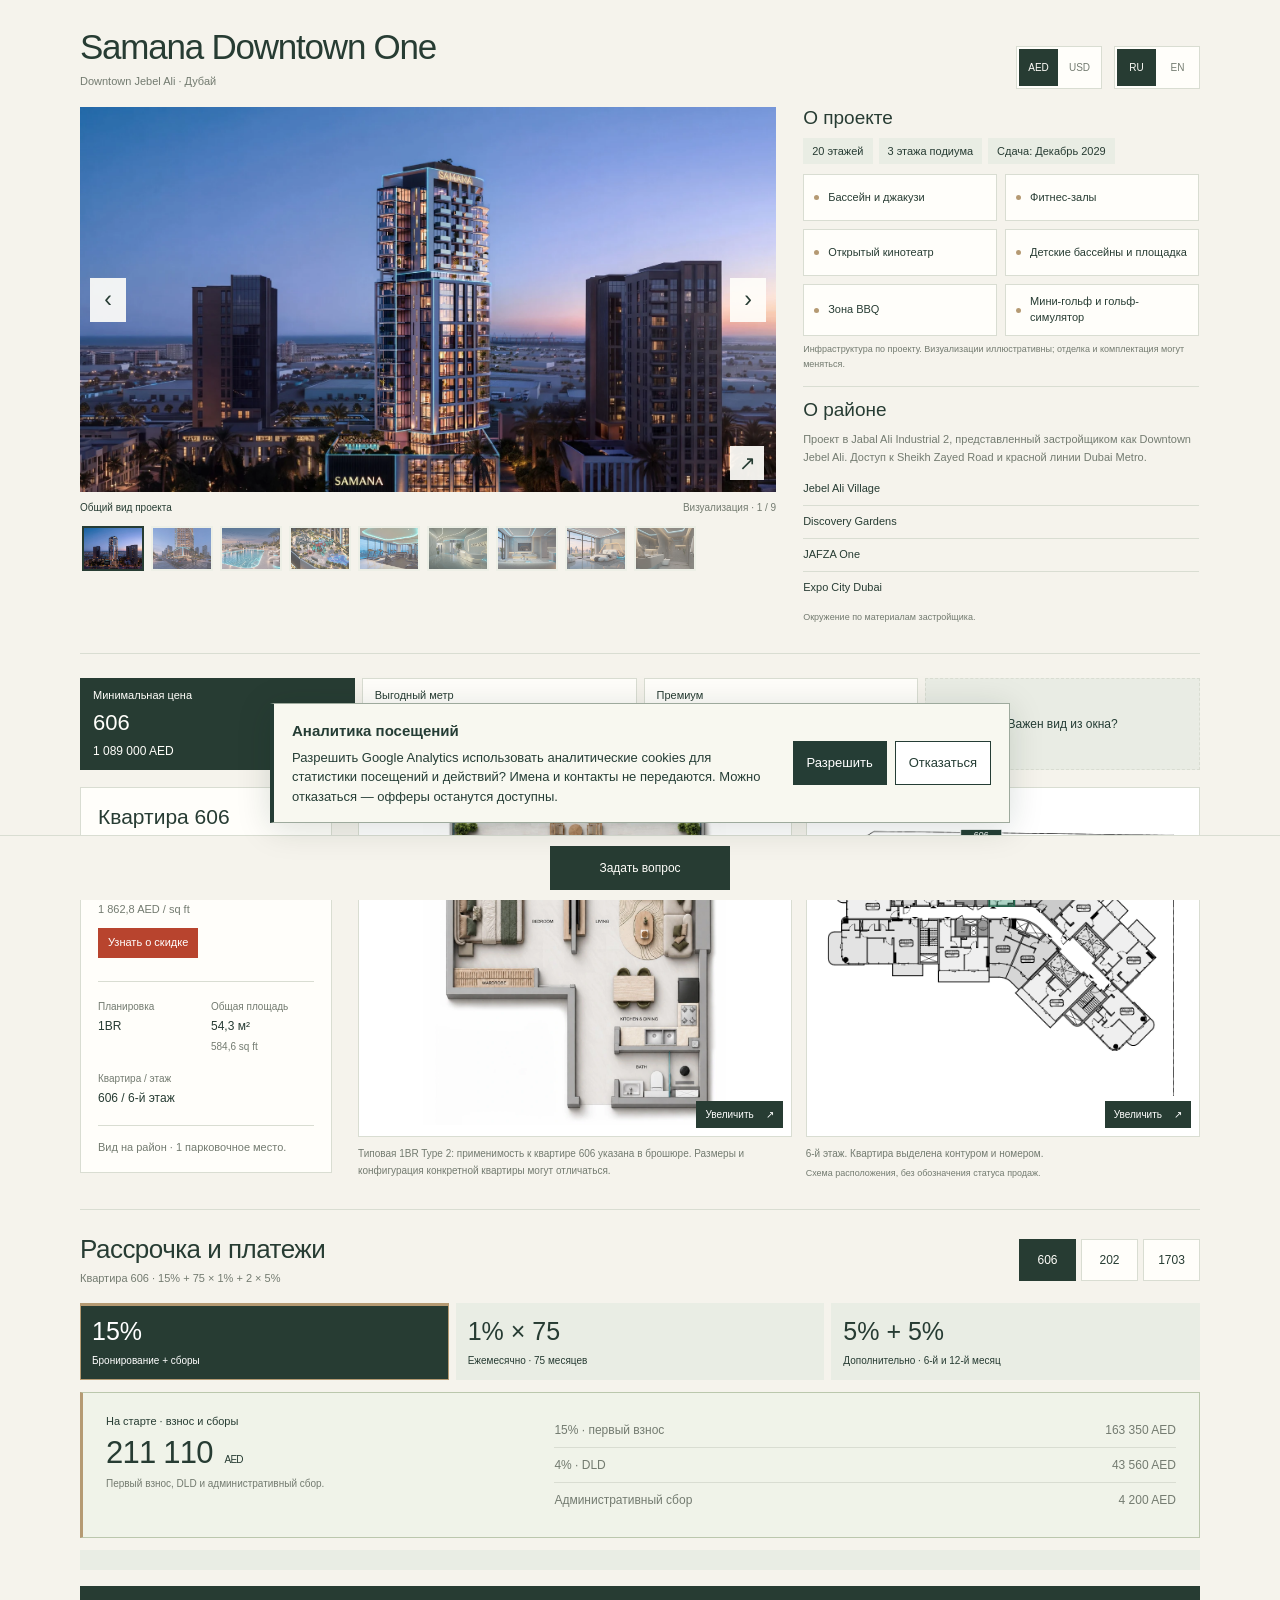
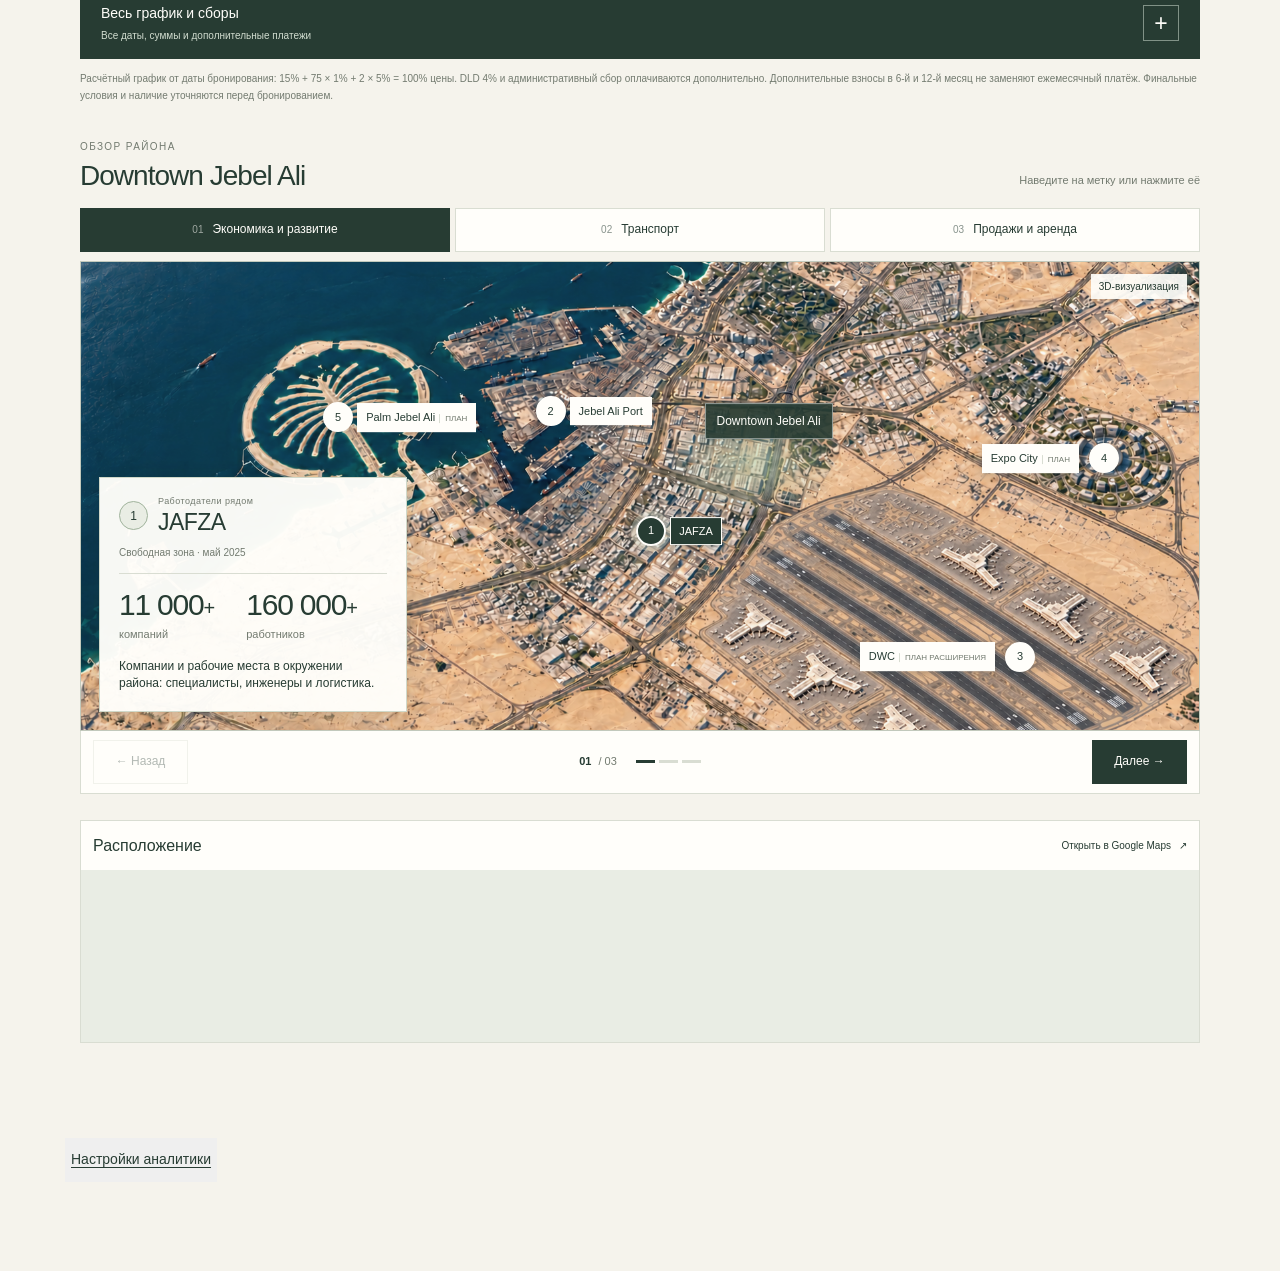
==== commit 907dd771: "Place shared Downtown Jebel Ali district overview before project maps" ====
--- a/downtown-one-606-202-1703-v01/index.html
+++ b/downtown-one-606-202-1703-v01/index.html
@@ -4198,4 +4198,10 @@
 })();
 </script>
 <!-- OFFER_ANALYTICS_END -->
+<!-- OFFER_DISTRICT_START -->
+<link rel="stylesheet" href="../unified/district-slides.css?v=20261102-district-in-offer-v01">
+<script defer src="../unified/district-data.js?v=20261102-district-in-offer-v01"></script>
+<script defer src="../unified/district-slides.js?v=20261102-district-in-offer-v01"></script>
+<script defer src="../unified/district-offer.js?v=20261102-district-in-offer-v01"></script>
+<!-- OFFER_DISTRICT_END -->
 </body></html>
--- a/unified/district-slides.css
+++ b/unified/district-slides.css
@@ -0,0 +1,18 @@
+.d3-overview{margin:6px 0 25px;color:var(--ink)}.d3-heading{display:flex;align-items:end;justify-content:space-between;gap:18px;padding:9px 0 16px}.d3-heading h1{font-size:32px;line-height:1.12;font-weight:400;letter-spacing:-.035em;margin:0}.d3-heading .eyebrow{margin:0 0 6px}.d3-hint{font-size:11px;color:var(--muted);margin:0 0 3px}.d3-topics{display:grid;grid-template-columns:repeat(3,minmax(0,1fr));gap:5px;margin-bottom:9px}.d3-topic{border:1px solid var(--line);background:var(--white);color:var(--ink);display:flex;gap:9px;justify-content:center;align-items:center;min-height:44px;padding:10px 12px;font-size:12px;line-height:1.3}.d3-topic i{font-size:10px;opacity:.55;font-style:normal}.d3-topic[aria-selected=true]{background:var(--ink);color:var(--white);border-color:var(--ink)}.d3-stage{height:470px;position:relative;border:1px solid #c2c9bc;background:#d5d7ca;isolation:isolate;overflow:hidden}.d3-map-window{position:absolute;inset:0;overflow:hidden;touch-action:pan-y pinch-zoom}.d3-plane{position:absolute;width:100%;aspect-ratio:1672/941;top:75%;transform:translateY(-75%)}.d3-plane>img{display:block;width:100%;height:auto;filter:saturate(.87) contrast(.96)}.d3-overlay,.d3-markers{position:absolute;inset:0;width:100%;height:100%}.d3-overlay{pointer-events:none}.d3-markers{pointer-events:none}.d3-markers button{pointer-events:auto}.d3-visualization{position:absolute;top:12px;right:12px;background:#fffefaeb;padding:6px 8px;font-size:10px;line-height:1.3}.d3-district-label{position:absolute;transform:translate(-50%,-50%);color:var(--white);background:#273c33e8;padding:8px 11px;font-size:12px;white-space:nowrap;border:1px solid #ffffff7a;box-shadow:0 2px 8px #14261d1c;pointer-events:none}.d3-pin{position:absolute;left:var(--x);top:var(--y);min-height:44px;min-width:44px;display:flex;align-items:center;gap:4px;transform:translate(-22px,-50%);padding:7px;border:0;background:transparent;z-index:3;filter:drop-shadow(0 2px 5px #102b3240);color:var(--ink)}.d3-pin i{display:grid;place-items:center;flex:none;font-style:normal;font-size:11px;width:30px;height:30px;border:2px solid var(--white);border-radius:50%;background:var(--white)}.d3-pin-label{background:var(--white);border:1px solid var(--white);font-size:11px;padding:6px 8px;line-height:1.3;white-space:nowrap}.d3-pin em{font-size:8px;font-style:normal;text-transform:uppercase;color:var(--muted);padding-left:5px;margin-left:4px;border-left:1px solid var(--line)}.d3-pin.is-selected i{background:var(--ink);color:var(--white);outline:5px solid #f4f4de5c}.d3-pin.is-selected .d3-pin-label{background:var(--ink);color:var(--white)}.d3-pin.is-selected em{color:#d3ddcb}.d3-pin.d3-pin--edge-left-label .d3-pin-label{position:absolute;right:calc(100% + 3px)}.d3-pin--station .d3-pin-label{font-size:10px}.d3-area-options{position:absolute;transform:translate(-50%,-50%);display:flex;gap:4px;z-index:3;background:var(--white);border:1px solid #c6d2bf;padding:4px;box-shadow:0 4px 15px #142d282e}.d3-area-option{min-height:44px;display:flex;align-items:center;gap:7px;border:0;background:var(--white);color:var(--ink);padding:7px 12px;font-size:12px;white-space:nowrap}.d3-area-option i{font-size:10px;font-style:normal}.d3-area-option.is-selected{background:var(--ink);color:var(--white)}.d3-info{position:absolute;left:18px;bottom:18px;width:308px;background:#fffefaf7;border:1px solid #d0d8c9;padding:18px 19px;z-index:4;box-shadow:0 8px 28px #172f2929}.d3-info p,.d3-info figure{margin:0}.d3-card-head{display:flex;gap:10px;align-items:center}.d3-index{display:grid;place-items:center;flex:none;width:29px;height:29px;border:1px solid #a0b39c;background:var(--soft);border-radius:50%;font-size:12px}.d3-info .d3-kicker{font-size:9px;letter-spacing:.05em;color:var(--muted);margin-bottom:2px;line-height:1.3}.d3-card-head h2{font-size:23px;line-height:1.1;letter-spacing:-.025em;margin:0;font-weight:400}.d3-info .d3-period{font-size:10px;line-height:1.4;color:var(--muted);margin:11px 0 13px}.d3-employment-kpis{display:grid;grid-template-columns:.9fr 1.1fr;gap:12px;border-top:1px solid var(--line);padding-top:13px}.d3-employment-kpis strong{display:block;font-size:30px;white-space:nowrap;line-height:1.2;letter-spacing:-.04em;font-weight:400}.d3-employment-kpis em{font-style:normal;font-size:20px}.d3-employment-kpis span{color:var(--muted);font-size:11px;display:block;margin-top:3px}.d3-info .d3-meaning{font-size:12px;line-height:1.45;margin-top:15px}.d3-info .d3-big-number{font-size:36px;line-height:1.1;letter-spacing:-.04em;margin:14px 0 10px}.d3-big-number small{font-size:13px;letter-spacing:0}.d3-info .d3-metric-label{font-size:13px;color:var(--muted)}.d3-bar{height:13px;background:#d6dfcd;border-right:1px solid #8b9e7a}.d3-bar>span{display:block;background:#456548;height:100%}.d3-axis{display:flex;justify-content:space-between;font-size:9px;line-height:1.4;color:var(--muted);margin-top:5px;gap:10px}.d3-info.d3-info--routes{width:338px;padding:16px 17px}.d3-info.d3-info--routes h2{font-size:19px}.d3-info.d3-info--routes .d3-period{margin:10px 0 6px}.d3-routes{border-top:1px solid var(--line)}.d3-routes>div{display:flex;gap:10px;justify-content:space-between;align-items:center;min-height:32px;padding:5px 0;border-bottom:1px solid #d9ddd2a8;font-size:10px;line-height:1.3}.d3-routes>div:last-child{border:0}.d3-routes strong{flex:none;font-size:14px;white-space:nowrap;font-weight:400}.d3-routes small{font-size:10px}.d3-routes>div:last-child strong{font-size:10px;color:var(--muted)}.d3-transport-symbol{display:grid;place-items:center;margin:22px 0 10px;width:74px;height:58px;border:2px solid #4b6549;background:var(--soft);font-size:24px}.d3-transport-symbol.is-metro{border-radius:50%;width:58px;color:#a44133;border-color:#a44133}.d3-info.d3-info--sales{width:310px;padding:17px 19px}.d3-sales-top{display:flex;justify-content:space-between;align-items:center;border-top:1px solid var(--line);padding:10px 0 7px;gap:12px}.d3-sales-top strong{font-size:36px;line-height:1.2;letter-spacing:-.04em;display:block;font-weight:400}.d3-sales-top span{font-size:11px;color:var(--muted)}.d3-donut{width:103px;flex:none;text-align:center}.d3-donut svg{display:block;width:89px;margin:auto}.d3-donut text{font:400 21px var(--sans);fill:var(--ink)}.d3-donut text.d3-donut-sub{font:9px var(--sans);fill:var(--muted)}.d3-donut figcaption{font-size:8px;color:var(--muted)}.d3-market-price{border-top:1px solid var(--line);padding:10px 0}.d3-market-price strong{display:block;font-size:28px;line-height:1.2;letter-spacing:-.035em;white-space:nowrap;font-weight:400}.d3-market-price small{font-size:14px;letter-spacing:0}.d3-market-price span,.d3-market-rate>span{display:block;font-size:10px;line-height:1.4;color:var(--muted);margin-top:4px}.d3-market-rate{border-top:1px solid var(--line);padding:10px 0 0}.d3-market-rate strong{font-size:20px;letter-spacing:-.015em;font-weight:400}.d3-market-rate small{font-size:11px}.d3-info .d3-territory{font-size:9px;color:var(--muted);margin-top:13px;line-height:1.3}.d3-rent-chart{border-top:1px solid var(--line);padding-top:12px}.d3-rent-row{margin-bottom:13px}.d3-rent-row>div:first-child{display:flex;align-items:center;justify-content:space-between;gap:10px;margin-bottom:4px;font-size:12px}.d3-rent-row strong{font-size:20px;letter-spacing:-.02em;font-weight:400;white-space:nowrap}.d3-rent-row strong small{font-size:11px}.d3-rent-chart figcaption{font-size:10px;color:var(--muted);margin-top:5px}.d3-controls{display:flex;align-items:center;justify-content:space-between;gap:10px;border:1px solid var(--line);border-top:0;background:var(--white);padding:9px 12px}.d3-arrow{font-size:12px;min-height:44px;padding:8px 16px;min-width:95px}.d3-arrow:disabled{color:#9ca294;cursor:default}.d3-progress{display:flex;align-items:center;gap:7px;font-size:11px}.d3-progress>span{color:var(--muted)}.d3-progress>div{display:flex;gap:4px;margin-left:12px}.d3-progress i{display:block;width:19px;height:3px;background:var(--line)}.d3-progress i.is-current{background:var(--ink)}.d3-stage:focus-visible{outline:2px solid var(--sand);outline-offset:3px}.d3-overview button:focus-visible{outline:2px solid var(--sand);outline-offset:3px}
+@media(max-width:760px){.d3-overview{margin-top:5px}.d3-heading{display:block;padding:8px 0 13px}.d3-heading h1{font-size:28px}.d3-heading .eyebrow{font-size:9px;margin-bottom:5px}.d3-hint{font-size:10px;line-height:1.4;margin-top:7px}.d3-topics{gap:4px;margin-bottom:7px}.d3-topic{font-size:10px;line-height:1.25;padding:6px 5px;min-height:44px}.d3-topic i{display:none}.d3-stage{height:440px}.d3-map-window{inset:0 0 auto;height:220px}.d3-plane{width:auto;min-width:100%;height:100%;aspect-ratio:1672/941;left:50%;top:0;transform:translateX(-50%)}.d3-plane>img{width:100%;height:100%}.d3-visualization{font-size:8px;top:6px;right:6px;padding:4px 6px}.d3-district-label{font-size:8px;padding:5px 6px}.d3-economy .d3-district-label{top:var(--district-mobile-y)!important;left:var(--district-mobile-x)!important}.d3-pin{transform:translate(-50%,-50%);width:44px;height:44px;min-height:44px;justify-content:center;padding:0;filter:drop-shadow(0 1px 3px #102b3245)}.d3-pin i{width:25px;height:25px;font-size:9px;border-width:1px}.d3-pin.is-selected i{outline-width:3px}.d3-pin-label{position:absolute;left:50%;top:35px;transform:translateX(-50%);font-size:8px;padding:3px 5px;line-height:1.2}.d3-pin em{font-size:6px;margin-left:2px;padding-left:3px}.d3-pin.d3-pin--port .d3-pin-label{top:-1px}.d3-pin.d3-pin--edge-right .d3-pin-label{top:-2px}.d3-pin.d3-pin--coast .d3-pin-label{left:40%;top:34px}.d3-pin.d3-pin--edge-left-label .d3-pin-label{font-size:7px;right:0;left:auto;transform:none;top:33px}.d3-pin.d3-pin--edge-left-label em{font-size:5px}.d3-info{inset:220px 0 0;width:auto!important;border:0;border-top:1px solid #becbbb;box-shadow:none;padding:14px 16px;background:var(--white)}.d3-card-head{gap:9px}.d3-card-head h2{font-size:22px}.d3-info .d3-kicker{font-size:8px}.d3-index{width:27px;height:27px;font-size:11px}.d3-info .d3-period{font-size:9px;margin:8px 0 10px;line-height:1.35}.d3-employment-kpis{gap:12px;padding-top:10px}.d3-employment-kpis strong{font-size:32px}.d3-employment-kpis em{font-size:21px}.d3-employment-kpis span{font-size:10px;margin-top:1px}.d3-info .d3-meaning{font-size:11px;margin-top:12px;line-height:1.4}.d3-info .d3-big-number{font-size:32px;margin:9px 0 7px}.d3-big-number small{font-size:12px}.d3-info .d3-metric-label{font-size:11px}.d3-axis{font-size:8px}.d3-controls{padding:8px;gap:5px}.d3-arrow{font-size:10px;min-height:44px;min-width:82px;padding:7px 11px}.d3-progress{font-size:10px;gap:4px}.d3-progress>div{gap:3px;margin-left:6px}.d3-progress i{width:11px}.d3-transport .d3-map-window{height:145px}.d3-transport .d3-info{top:145px;padding:12px}.d3-info.d3-info--routes h2{font-size:16px}.d3-info.d3-info--routes .d3-period{font-size:8px;margin:7px 0 4px}.d3-routes>div{min-height:24px;font-size:9px;padding:3px 0}.d3-routes strong{font-size:11px}.d3-routes small{font-size:9px}.d3-routes>div:last-child strong{font-size:8px}.d3-transport .d3-district-label{font-size:7px}.d3-transport .d3-pin-label{font-size:7px}.d3-pin.d3-pin--station .d3-pin-label{top:34px;left:80%}.d3-pin.d3-pin--route .d3-pin-label{top:-3px}.d3-pin.d3-pin--road .d3-pin-label{top:32px}.d3-market .d3-map-window{height:170px}.d3-market .d3-info{top:170px;padding:12px 15px}.d3-market .d3-card-head h2{font-size:19px}.d3-market .d3-period{font-size:9px;margin:4px 0}.d3-sales-top{padding:0}.d3-sales-top strong{font-size:29px}.d3-donut{width:106px;display:flex;align-items:center;gap:3px}.d3-donut svg{width:62px;flex:none}.d3-donut figcaption{font-size:7px;text-align:left;max-width:42px}.d3-market-price{padding:5px 0}.d3-market-price strong{font-size:25px}.d3-market-price small{font-size:13px}.d3-market-rate{padding:6px 0}.d3-market-rate strong{font-size:18px}.d3-market-rate small{font-size:10px}.d3-info .d3-territory{font-size:8px;margin-top:4px;line-height:1.2}.d3-area-options{padding:2px;gap:2px;left:var(--options-mobile-x)!important;top:var(--options-mobile-y)!important}.d3-area-option{font-size:9px;min-height:44px;padding:5px 7px;gap:4px}.d3-market .d3-district-label{top:var(--district-mobile-y)!important;left:var(--district-mobile-x)!important}.d3-rent-chart{padding-top:8px}.d3-rent-row{margin-bottom:8px}.d3-rent-row>div:first-child{font-size:10px;margin-bottom:3px;line-height:1.1}.d3-rent-row strong{font-size:17px}.d3-rent-row strong small{font-size:10px}.d3-rent-row .d3-bar{height:10px}.d3-rent-chart figcaption{font-size:8px;margin-top:4px}}
+@media(max-width:340px){.d3-heading h1{font-size:25px}.d3-topic{font-size:9px}.d3-info{padding:13px 14px}.d3-employment-kpis strong{font-size:29px}.d3-info .d3-meaning{font-size:10px}.d3-pin-label{font-size:7px}.d3-pin em{font-size:6px}.d3-district-label{font-size:7px}.d3-routes>div{font-size:8px}.d3-routes strong{font-size:10px}.d3-card-head h2{font-size:20px}.d3-market .d3-info{padding:11px 12px}.d3-market-price strong{font-size:24px}.d3-info.d3-info--compact-period .d3-period,.d3-info.d3-info--compact-period .d3-period{font-size:8px}.d3-rent-row{margin-bottom:7px}}
+.d3-area-option{min-width:44px}
+/* Preserve the image aspect ratio and the full 44 px targets at 320 CSS px. */
+@media(max-width:760px){.d3-plane{width:100%;min-width:0;height:auto;aspect-ratio:1672/941;left:50%;top:50%;transform:translate(-50%,-50%)}.d3-economy .d3-map-window{height:200px}.d3-economy .d3-info{top:200px}.d3-economy .d3-plane{width:max(100%,354px)}}
+/* Keep the relocated station label apart from the route and district labels. */
+@media(max-width:760px){.d3-pin.d3-pin--station .d3-pin-label{top:-4px;left:0}.d3-transport .d3-district-label{left:var(--district-mobile-x)!important;top:var(--district-mobile-y)!important}}
+/* Expo is above/right of the airport: keep its full target and label inside the image. */
+.d3-pin.d3-pin--edge-right .d3-pin-label{position:absolute;right:calc(100% + 3px)}
+@media(max-width:760px){.d3-economy .d3-plane{width:100%}.d3-pin.d3-pin--edge-right .d3-pin-label{left:auto;right:2px;top:34px;transform:none}.d3-pin.d3-pin--route .d3-pin-label{left:auto;right:calc(100% + 2px);top:14px;transform:none}}
+
+@media(max-width:760px){.d3-pin{left:var(--pin-mobile-x,var(--x));top:var(--pin-mobile-y,var(--y))}}
+
+/* Shared overview inside an offer, immediately before its map. */
+.district-offer-mount{display:block;min-width:0;width:100%;margin:26px 0 18px}.d3-overview--embedded{margin:0;font:14px/1.5 var(--sans)}.d3-overview--embedded figure{margin:0}.d3-overview--embedded .d3-heading h2{font-size:28px;line-height:1.12;font-weight:400;letter-spacing:-.035em;margin:0}.d3-overview--embedded .eyebrow{font-size:10px;line-height:1.5;text-transform:uppercase;letter-spacing:.14em;color:var(--muted)}.d3-overview--embedded .d3-arrow{display:inline-flex;align-items:center;justify-content:center;border:1px solid var(--line);background:var(--white);color:var(--ink);line-height:1.45;text-decoration:none}.d3-overview--embedded .d3-arrow.primary{background:var(--ink);border-color:var(--ink);color:var(--white)}
+@media(max-width:760px){.district-offer-mount{margin:22px 0 16px}.d3-overview--embedded .d3-heading h2{font-size:26px}}
+@media(max-width:340px){.d3-overview--embedded .d3-heading h2{font-size:24px}}
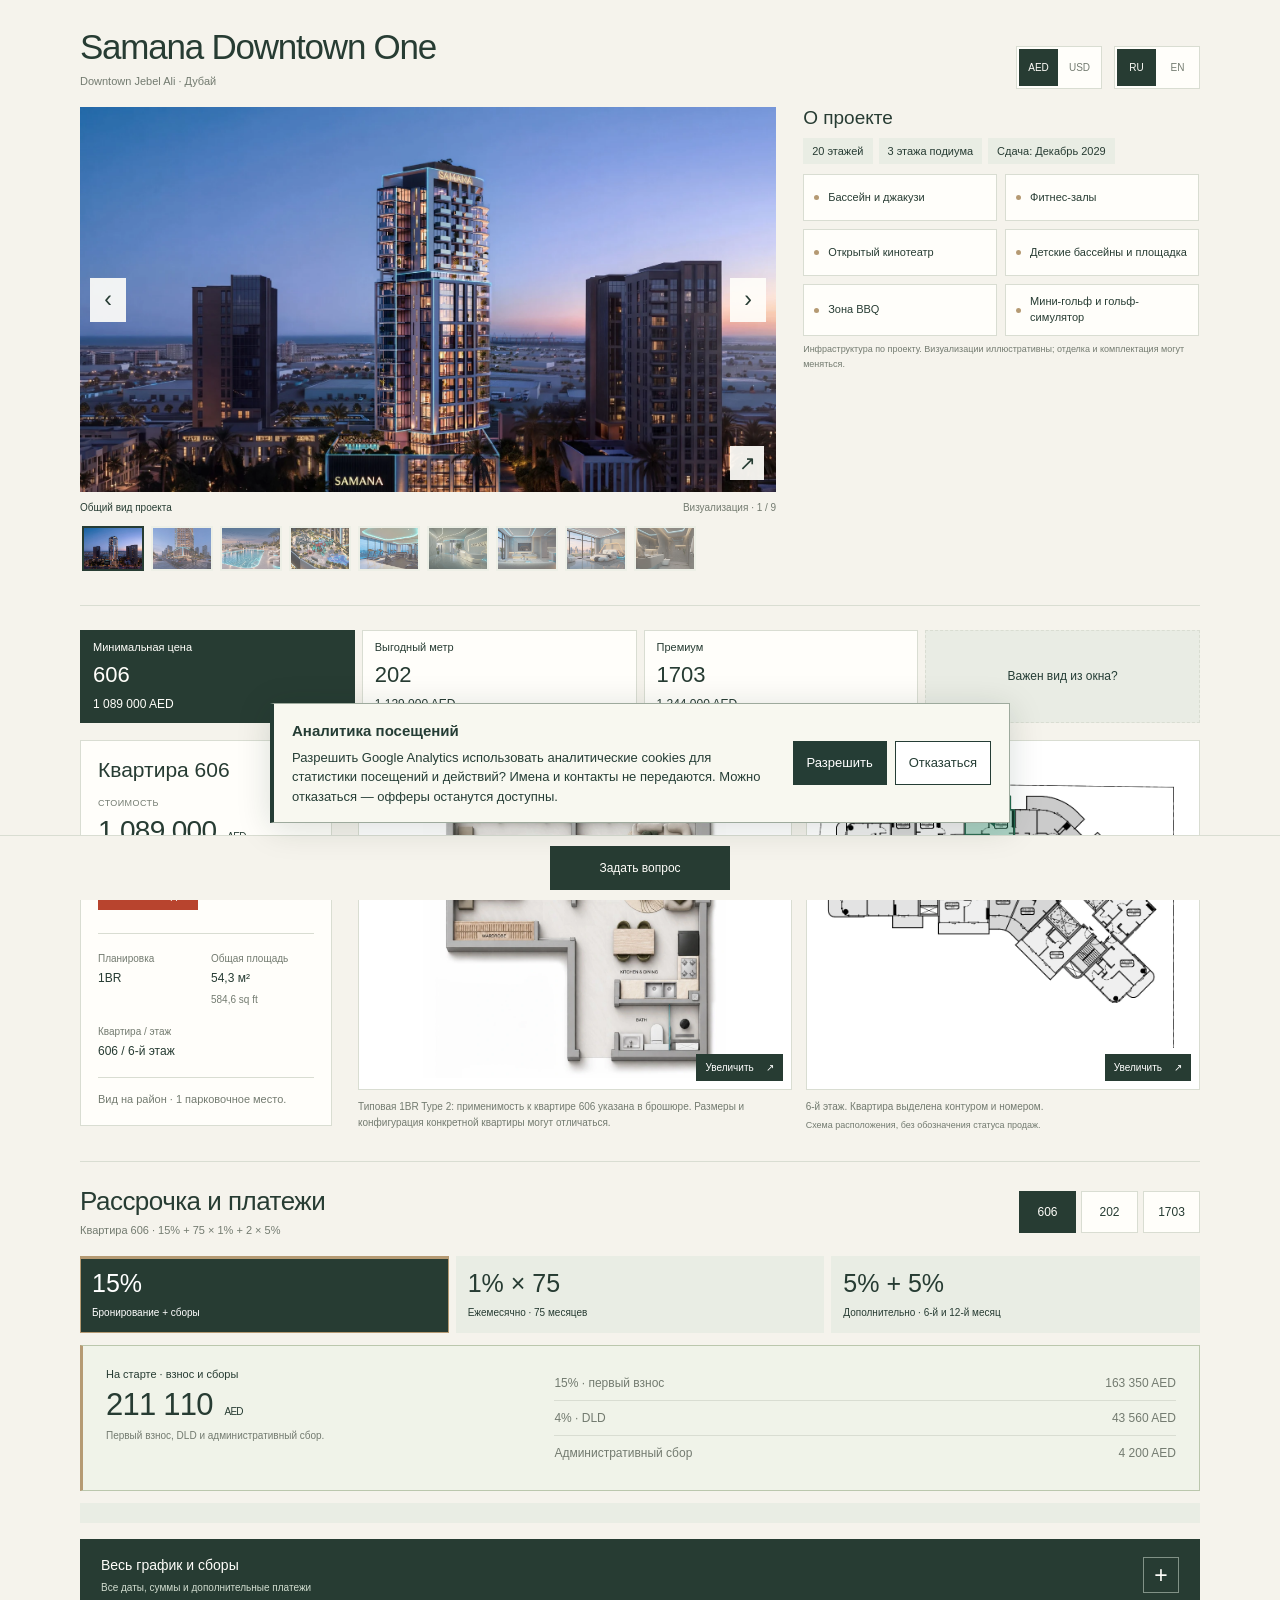
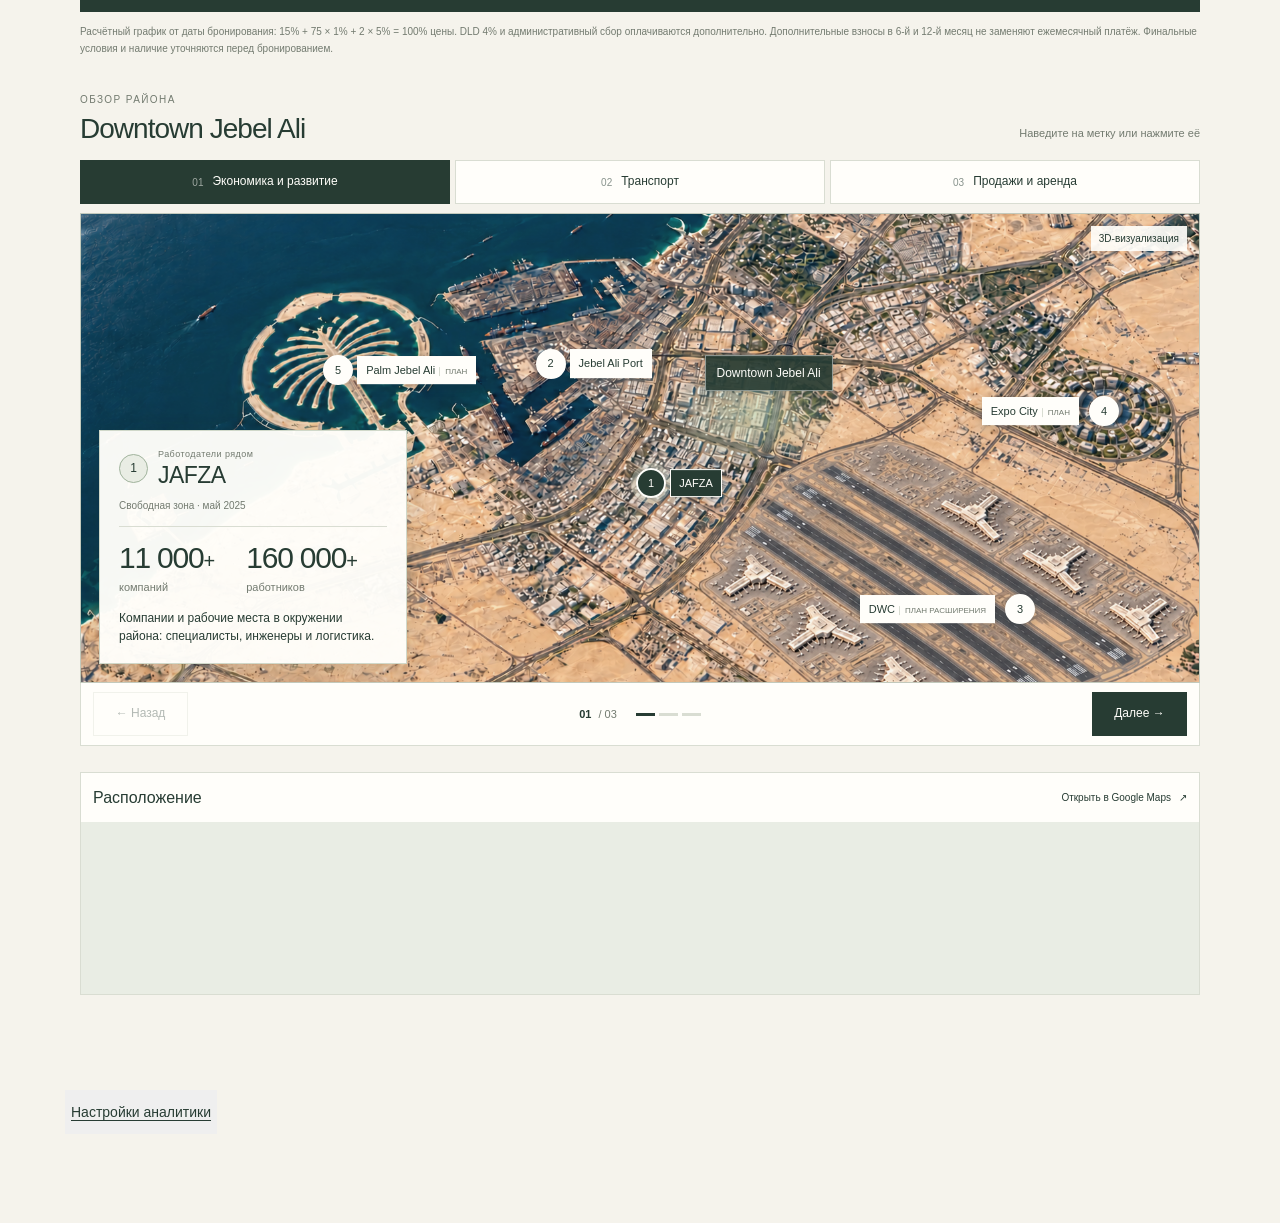
==== commit 5529aef2: "Remove duplicate top district copy where interactive overview is present" ====
--- a/downtown-one-606-202-1703-v01/index.html
+++ b/downtown-one-606-202-1703-v01/index.html
@@ -4199,9 +4199,9 @@
 </script>
 <!-- OFFER_ANALYTICS_END -->
 <!-- OFFER_DISTRICT_START -->
-<link rel="stylesheet" href="../unified/district-slides.css?v=20261102-district-in-offer-v01">
-<script defer src="../unified/district-data.js?v=20261102-district-in-offer-v01"></script>
-<script defer src="../unified/district-slides.js?v=20261102-district-in-offer-v01"></script>
-<script defer src="../unified/district-offer.js?v=20261102-district-in-offer-v01"></script>
+<link rel="stylesheet" href="../unified/district-slides.css?v=20261102-district-in-offer-v02">
+<script defer src="../unified/district-data.js?v=20261102-district-in-offer-v02"></script>
+<script defer src="../unified/district-slides.js?v=20261102-district-in-offer-v02"></script>
+<script defer src="../unified/district-offer.js?v=20261102-district-in-offer-v02"></script>
 <!-- OFFER_DISTRICT_END -->
 </body></html>
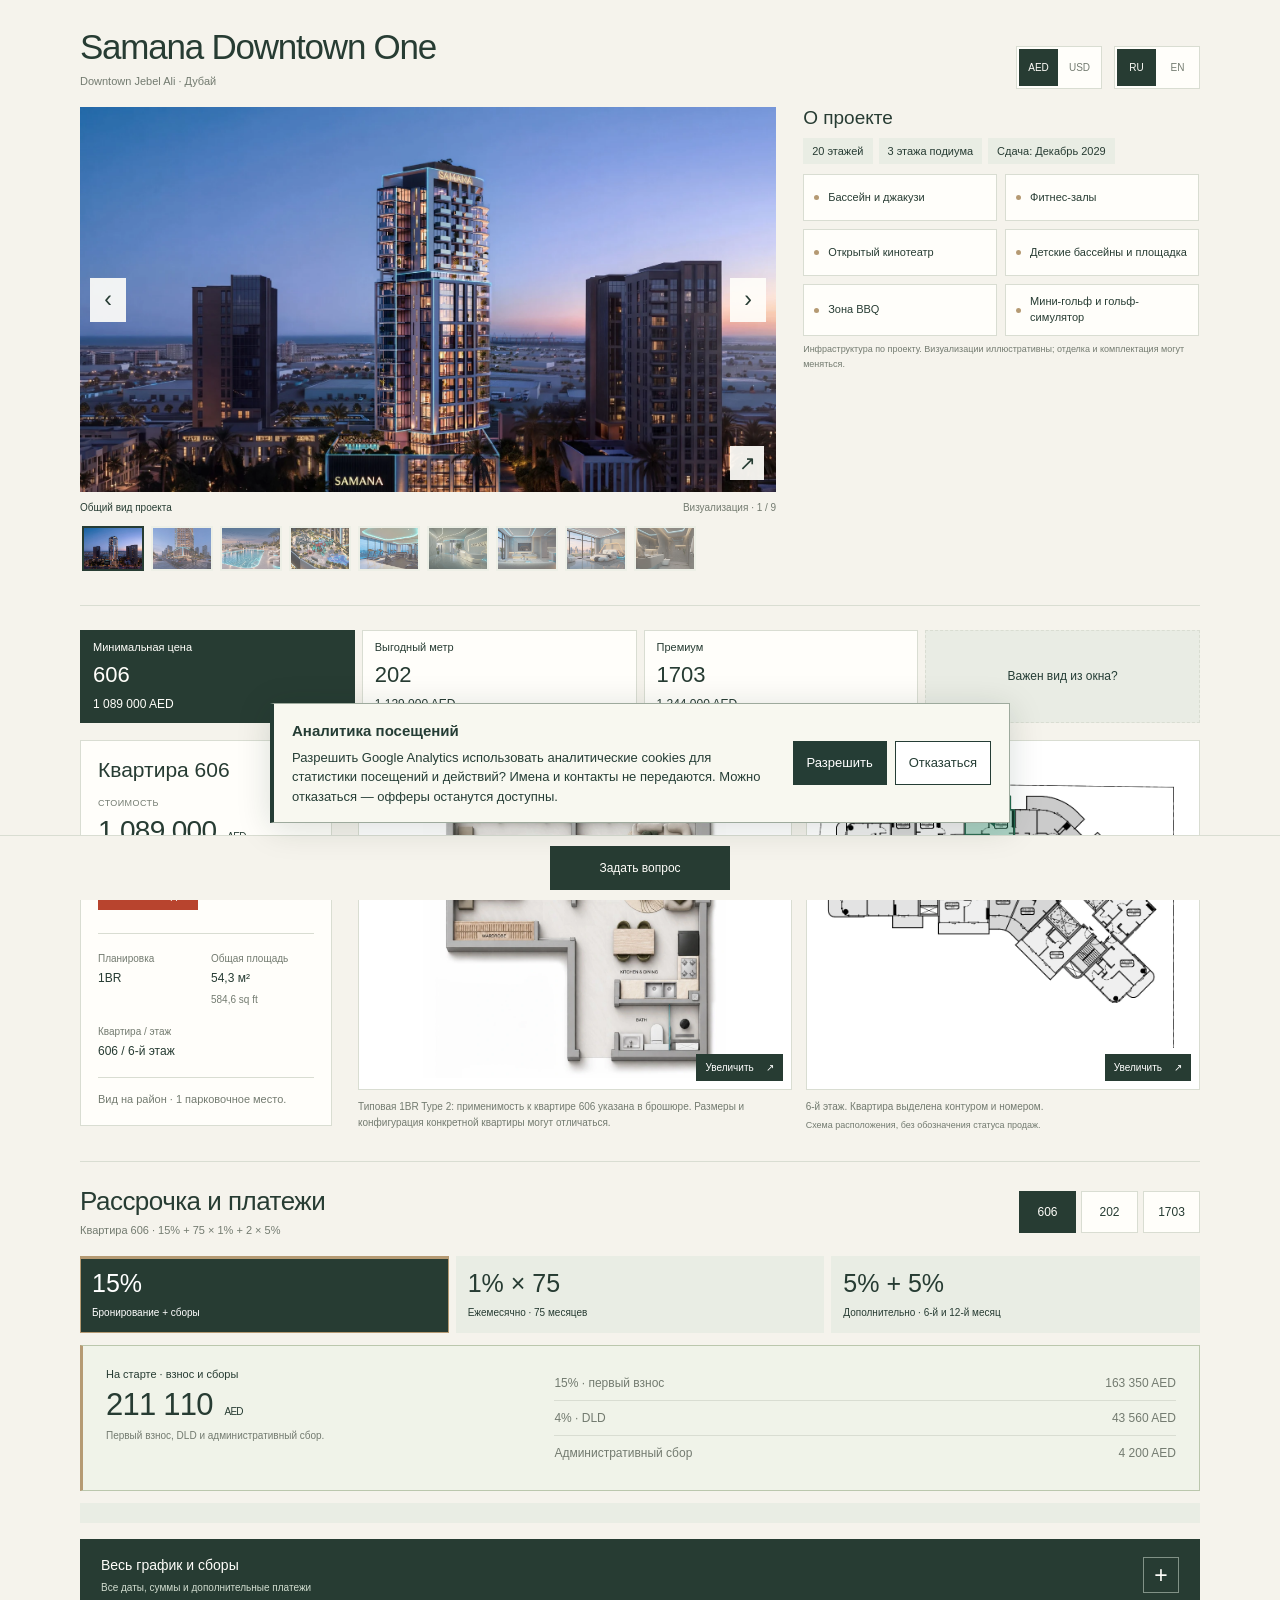
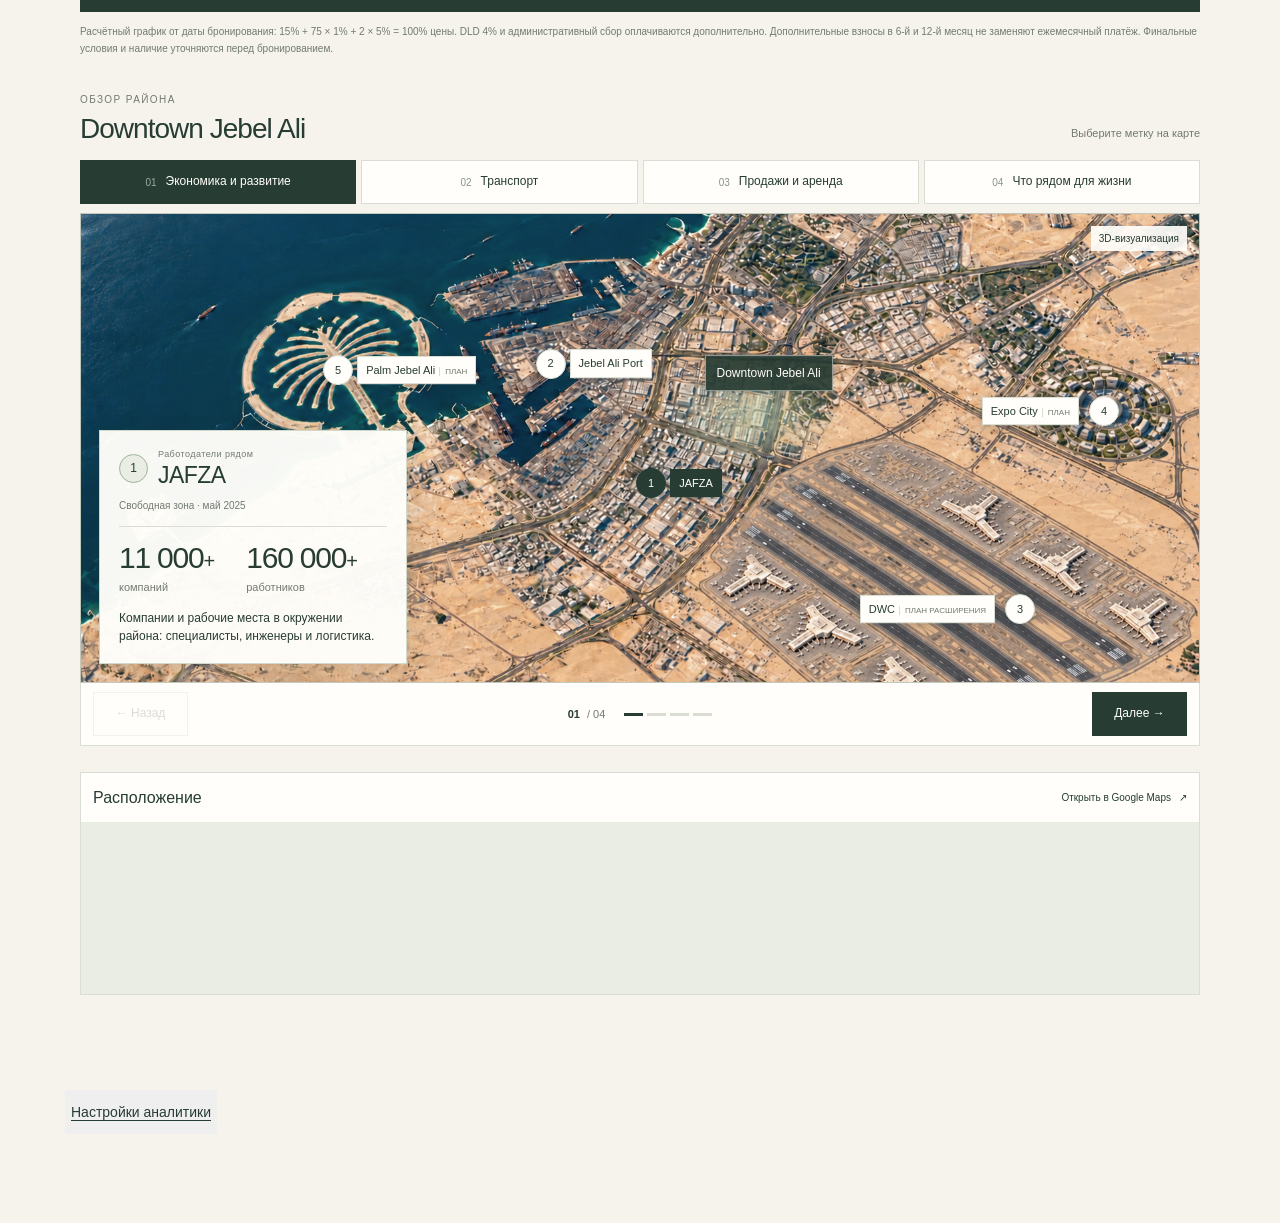
==== commit 6a59a92a: "Apply shared district controls and remove external map navigation" ====
--- a/downtown-one-606-202-1703-v01/index.html
+++ b/downtown-one-606-202-1703-v01/index.html
@@ -4199,9 +4199,9 @@
 </script>
 <!-- OFFER_ANALYTICS_END -->
 <!-- OFFER_DISTRICT_START -->
-<link rel="stylesheet" href="../unified/district-slides.css?v=20261102-district-in-offer-v02">
-<script defer src="../unified/district-data.js?v=20261102-district-in-offer-v02"></script>
-<script defer src="../unified/district-slides.js?v=20261102-district-in-offer-v02"></script>
-<script defer src="../unified/district-offer.js?v=20261102-district-in-offer-v02"></script>
+<link rel="stylesheet" href="../unified/district-slides.css?v=20261111-districts-v10">
+<script defer src="../unified/district-data.js?v=20261111-districts-v10"></script>
+<script defer src="../unified/district-slides.js?v=20261111-districts-v10"></script>
+<script defer src="../unified/district-offer.js?v=20261111-districts-v10"></script>
 <!-- OFFER_DISTRICT_END -->
 </body></html>
--- a/unified/district-slides.css
+++ b/unified/district-slides.css
@@ -1,7 +1,57 @@
-.d3-overview{margin:6px 0 25px;color:var(--ink)}.d3-heading{display:flex;align-items:end;justify-content:space-between;gap:18px;padding:9px 0 16px}.d3-heading h1{font-size:32px;line-height:1.12;font-weight:400;letter-spacing:-.035em;margin:0}.d3-heading .eyebrow{margin:0 0 6px}.d3-hint{font-size:11px;color:var(--muted);margin:0 0 3px}.d3-topics{display:grid;grid-template-columns:repeat(3,minmax(0,1fr));gap:5px;margin-bottom:9px}.d3-topic{border:1px solid var(--line);background:var(--white);color:var(--ink);display:flex;gap:9px;justify-content:center;align-items:center;min-height:44px;padding:10px 12px;font-size:12px;line-height:1.3}.d3-topic i{font-size:10px;opacity:.55;font-style:normal}.d3-topic[aria-selected=true]{background:var(--ink);color:var(--white);border-color:var(--ink)}.d3-stage{height:470px;position:relative;border:1px solid #c2c9bc;background:#d5d7ca;isolation:isolate;overflow:hidden}.d3-map-window{position:absolute;inset:0;overflow:hidden;touch-action:pan-y pinch-zoom}.d3-plane{position:absolute;width:100%;aspect-ratio:1672/941;top:75%;transform:translateY(-75%)}.d3-plane>img{display:block;width:100%;height:auto;filter:saturate(.87) contrast(.96)}.d3-overlay,.d3-markers{position:absolute;inset:0;width:100%;height:100%}.d3-overlay{pointer-events:none}.d3-markers{pointer-events:none}.d3-markers button{pointer-events:auto}.d3-visualization{position:absolute;top:12px;right:12px;background:#fffefaeb;padding:6px 8px;font-size:10px;line-height:1.3}.d3-district-label{position:absolute;transform:translate(-50%,-50%);color:var(--white);background:#273c33e8;padding:8px 11px;font-size:12px;white-space:nowrap;border:1px solid #ffffff7a;box-shadow:0 2px 8px #14261d1c;pointer-events:none}.d3-pin{position:absolute;left:var(--x);top:var(--y);min-height:44px;min-width:44px;display:flex;align-items:center;gap:4px;transform:translate(-22px,-50%);padding:7px;border:0;background:transparent;z-index:3;filter:drop-shadow(0 2px 5px #102b3240);color:var(--ink)}.d3-pin i{display:grid;place-items:center;flex:none;font-style:normal;font-size:11px;width:30px;height:30px;border:2px solid var(--white);border-radius:50%;background:var(--white)}.d3-pin-label{background:var(--white);border:1px solid var(--white);font-size:11px;padding:6px 8px;line-height:1.3;white-space:nowrap}.d3-pin em{font-size:8px;font-style:normal;text-transform:uppercase;color:var(--muted);padding-left:5px;margin-left:4px;border-left:1px solid var(--line)}.d3-pin.is-selected i{background:var(--ink);color:var(--white);outline:5px solid #f4f4de5c}.d3-pin.is-selected .d3-pin-label{background:var(--ink);color:var(--white)}.d3-pin.is-selected em{color:#d3ddcb}.d3-pin.d3-pin--edge-left-label .d3-pin-label{position:absolute;right:calc(100% + 3px)}.d3-pin--station .d3-pin-label{font-size:10px}.d3-area-options{position:absolute;transform:translate(-50%,-50%);display:flex;gap:4px;z-index:3;background:var(--white);border:1px solid #c6d2bf;padding:4px;box-shadow:0 4px 15px #142d282e}.d3-area-option{min-height:44px;display:flex;align-items:center;gap:7px;border:0;background:var(--white);color:var(--ink);padding:7px 12px;font-size:12px;white-space:nowrap}.d3-area-option i{font-size:10px;font-style:normal}.d3-area-option.is-selected{background:var(--ink);color:var(--white)}.d3-info{position:absolute;left:18px;bottom:18px;width:308px;background:#fffefaf7;border:1px solid #d0d8c9;padding:18px 19px;z-index:4;box-shadow:0 8px 28px #172f2929}.d3-info p,.d3-info figure{margin:0}.d3-card-head{display:flex;gap:10px;align-items:center}.d3-index{display:grid;place-items:center;flex:none;width:29px;height:29px;border:1px solid #a0b39c;background:var(--soft);border-radius:50%;font-size:12px}.d3-info .d3-kicker{font-size:9px;letter-spacing:.05em;color:var(--muted);margin-bottom:2px;line-height:1.3}.d3-card-head h2{font-size:23px;line-height:1.1;letter-spacing:-.025em;margin:0;font-weight:400}.d3-info .d3-period{font-size:10px;line-height:1.4;color:var(--muted);margin:11px 0 13px}.d3-employment-kpis{display:grid;grid-template-columns:.9fr 1.1fr;gap:12px;border-top:1px solid var(--line);padding-top:13px}.d3-employment-kpis strong{display:block;font-size:30px;white-space:nowrap;line-height:1.2;letter-spacing:-.04em;font-weight:400}.d3-employment-kpis em{font-style:normal;font-size:20px}.d3-employment-kpis span{color:var(--muted);font-size:11px;display:block;margin-top:3px}.d3-info .d3-meaning{font-size:12px;line-height:1.45;margin-top:15px}.d3-info .d3-big-number{font-size:36px;line-height:1.1;letter-spacing:-.04em;margin:14px 0 10px}.d3-big-number small{font-size:13px;letter-spacing:0}.d3-info .d3-metric-label{font-size:13px;color:var(--muted)}.d3-bar{height:13px;background:#d6dfcd;border-right:1px solid #8b9e7a}.d3-bar>span{display:block;background:#456548;height:100%}.d3-axis{display:flex;justify-content:space-between;font-size:9px;line-height:1.4;color:var(--muted);margin-top:5px;gap:10px}.d3-info.d3-info--routes{width:338px;padding:16px 17px}.d3-info.d3-info--routes h2{font-size:19px}.d3-info.d3-info--routes .d3-period{margin:10px 0 6px}.d3-routes{border-top:1px solid var(--line)}.d3-routes>div{display:flex;gap:10px;justify-content:space-between;align-items:center;min-height:32px;padding:5px 0;border-bottom:1px solid #d9ddd2a8;font-size:10px;line-height:1.3}.d3-routes>div:last-child{border:0}.d3-routes strong{flex:none;font-size:14px;white-space:nowrap;font-weight:400}.d3-routes small{font-size:10px}.d3-routes>div:last-child strong{font-size:10px;color:var(--muted)}.d3-transport-symbol{display:grid;place-items:center;margin:22px 0 10px;width:74px;height:58px;border:2px solid #4b6549;background:var(--soft);font-size:24px}.d3-transport-symbol.is-metro{border-radius:50%;width:58px;color:#a44133;border-color:#a44133}.d3-info.d3-info--sales{width:310px;padding:17px 19px}.d3-sales-top{display:flex;justify-content:space-between;align-items:center;border-top:1px solid var(--line);padding:10px 0 7px;gap:12px}.d3-sales-top strong{font-size:36px;line-height:1.2;letter-spacing:-.04em;display:block;font-weight:400}.d3-sales-top span{font-size:11px;color:var(--muted)}.d3-donut{width:103px;flex:none;text-align:center}.d3-donut svg{display:block;width:89px;margin:auto}.d3-donut text{font:400 21px var(--sans);fill:var(--ink)}.d3-donut text.d3-donut-sub{font:9px var(--sans);fill:var(--muted)}.d3-donut figcaption{font-size:8px;color:var(--muted)}.d3-market-price{border-top:1px solid var(--line);padding:10px 0}.d3-market-price strong{display:block;font-size:28px;line-height:1.2;letter-spacing:-.035em;white-space:nowrap;font-weight:400}.d3-market-price small{font-size:14px;letter-spacing:0}.d3-market-price span,.d3-market-rate>span{display:block;font-size:10px;line-height:1.4;color:var(--muted);margin-top:4px}.d3-market-rate{border-top:1px solid var(--line);padding:10px 0 0}.d3-market-rate strong{font-size:20px;letter-spacing:-.015em;font-weight:400}.d3-market-rate small{font-size:11px}.d3-info .d3-territory{font-size:9px;color:var(--muted);margin-top:13px;line-height:1.3}.d3-rent-chart{border-top:1px solid var(--line);padding-top:12px}.d3-rent-row{margin-bottom:13px}.d3-rent-row>div:first-child{display:flex;align-items:center;justify-content:space-between;gap:10px;margin-bottom:4px;font-size:12px}.d3-rent-row strong{font-size:20px;letter-spacing:-.02em;font-weight:400;white-space:nowrap}.d3-rent-row strong small{font-size:11px}.d3-rent-chart figcaption{font-size:10px;color:var(--muted);margin-top:5px}.d3-controls{display:flex;align-items:center;justify-content:space-between;gap:10px;border:1px solid var(--line);border-top:0;background:var(--white);padding:9px 12px}.d3-arrow{font-size:12px;min-height:44px;padding:8px 16px;min-width:95px}.d3-arrow:disabled{color:#9ca294;cursor:default}.d3-progress{display:flex;align-items:center;gap:7px;font-size:11px}.d3-progress>span{color:var(--muted)}.d3-progress>div{display:flex;gap:4px;margin-left:12px}.d3-progress i{display:block;width:19px;height:3px;background:var(--line)}.d3-progress i.is-current{background:var(--ink)}.d3-stage:focus-visible{outline:2px solid var(--sand);outline-offset:3px}.d3-overview button:focus-visible{outline:2px solid var(--sand);outline-offset:3px}
-@media(max-width:760px){.d3-overview{margin-top:5px}.d3-heading{display:block;padding:8px 0 13px}.d3-heading h1{font-size:28px}.d3-heading .eyebrow{font-size:9px;margin-bottom:5px}.d3-hint{font-size:10px;line-height:1.4;margin-top:7px}.d3-topics{gap:4px;margin-bottom:7px}.d3-topic{font-size:10px;line-height:1.25;padding:6px 5px;min-height:44px}.d3-topic i{display:none}.d3-stage{height:440px}.d3-map-window{inset:0 0 auto;height:220px}.d3-plane{width:auto;min-width:100%;height:100%;aspect-ratio:1672/941;left:50%;top:0;transform:translateX(-50%)}.d3-plane>img{width:100%;height:100%}.d3-visualization{font-size:8px;top:6px;right:6px;padding:4px 6px}.d3-district-label{font-size:8px;padding:5px 6px}.d3-economy .d3-district-label{top:var(--district-mobile-y)!important;left:var(--district-mobile-x)!important}.d3-pin{transform:translate(-50%,-50%);width:44px;height:44px;min-height:44px;justify-content:center;padding:0;filter:drop-shadow(0 1px 3px #102b3245)}.d3-pin i{width:25px;height:25px;font-size:9px;border-width:1px}.d3-pin.is-selected i{outline-width:3px}.d3-pin-label{position:absolute;left:50%;top:35px;transform:translateX(-50%);font-size:8px;padding:3px 5px;line-height:1.2}.d3-pin em{font-size:6px;margin-left:2px;padding-left:3px}.d3-pin.d3-pin--port .d3-pin-label{top:-1px}.d3-pin.d3-pin--edge-right .d3-pin-label{top:-2px}.d3-pin.d3-pin--coast .d3-pin-label{left:40%;top:34px}.d3-pin.d3-pin--edge-left-label .d3-pin-label{font-size:7px;right:0;left:auto;transform:none;top:33px}.d3-pin.d3-pin--edge-left-label em{font-size:5px}.d3-info{inset:220px 0 0;width:auto!important;border:0;border-top:1px solid #becbbb;box-shadow:none;padding:14px 16px;background:var(--white)}.d3-card-head{gap:9px}.d3-card-head h2{font-size:22px}.d3-info .d3-kicker{font-size:8px}.d3-index{width:27px;height:27px;font-size:11px}.d3-info .d3-period{font-size:9px;margin:8px 0 10px;line-height:1.35}.d3-employment-kpis{gap:12px;padding-top:10px}.d3-employment-kpis strong{font-size:32px}.d3-employment-kpis em{font-size:21px}.d3-employment-kpis span{font-size:10px;margin-top:1px}.d3-info .d3-meaning{font-size:11px;margin-top:12px;line-height:1.4}.d3-info .d3-big-number{font-size:32px;margin:9px 0 7px}.d3-big-number small{font-size:12px}.d3-info .d3-metric-label{font-size:11px}.d3-axis{font-size:8px}.d3-controls{padding:8px;gap:5px}.d3-arrow{font-size:10px;min-height:44px;min-width:82px;padding:7px 11px}.d3-progress{font-size:10px;gap:4px}.d3-progress>div{gap:3px;margin-left:6px}.d3-progress i{width:11px}.d3-transport .d3-map-window{height:145px}.d3-transport .d3-info{top:145px;padding:12px}.d3-info.d3-info--routes h2{font-size:16px}.d3-info.d3-info--routes .d3-period{font-size:8px;margin:7px 0 4px}.d3-routes>div{min-height:24px;font-size:9px;padding:3px 0}.d3-routes strong{font-size:11px}.d3-routes small{font-size:9px}.d3-routes>div:last-child strong{font-size:8px}.d3-transport .d3-district-label{font-size:7px}.d3-transport .d3-pin-label{font-size:7px}.d3-pin.d3-pin--station .d3-pin-label{top:34px;left:80%}.d3-pin.d3-pin--route .d3-pin-label{top:-3px}.d3-pin.d3-pin--road .d3-pin-label{top:32px}.d3-market .d3-map-window{height:170px}.d3-market .d3-info{top:170px;padding:12px 15px}.d3-market .d3-card-head h2{font-size:19px}.d3-market .d3-period{font-size:9px;margin:4px 0}.d3-sales-top{padding:0}.d3-sales-top strong{font-size:29px}.d3-donut{width:106px;display:flex;align-items:center;gap:3px}.d3-donut svg{width:62px;flex:none}.d3-donut figcaption{font-size:7px;text-align:left;max-width:42px}.d3-market-price{padding:5px 0}.d3-market-price strong{font-size:25px}.d3-market-price small{font-size:13px}.d3-market-rate{padding:6px 0}.d3-market-rate strong{font-size:18px}.d3-market-rate small{font-size:10px}.d3-info .d3-territory{font-size:8px;margin-top:4px;line-height:1.2}.d3-area-options{padding:2px;gap:2px;left:var(--options-mobile-x)!important;top:var(--options-mobile-y)!important}.d3-area-option{font-size:9px;min-height:44px;padding:5px 7px;gap:4px}.d3-market .d3-district-label{top:var(--district-mobile-y)!important;left:var(--district-mobile-x)!important}.d3-rent-chart{padding-top:8px}.d3-rent-row{margin-bottom:8px}.d3-rent-row>div:first-child{font-size:10px;margin-bottom:3px;line-height:1.1}.d3-rent-row strong{font-size:17px}.d3-rent-row strong small{font-size:10px}.d3-rent-row .d3-bar{height:10px}.d3-rent-chart figcaption{font-size:8px;margin-top:4px}}
-@media(max-width:340px){.d3-heading h1{font-size:25px}.d3-topic{font-size:9px}.d3-info{padding:13px 14px}.d3-employment-kpis strong{font-size:29px}.d3-info .d3-meaning{font-size:10px}.d3-pin-label{font-size:7px}.d3-pin em{font-size:6px}.d3-district-label{font-size:7px}.d3-routes>div{font-size:8px}.d3-routes strong{font-size:10px}.d3-card-head h2{font-size:20px}.d3-market .d3-info{padding:11px 12px}.d3-market-price strong{font-size:24px}.d3-info.d3-info--compact-period .d3-period,.d3-info.d3-info--compact-period .d3-period{font-size:8px}.d3-rent-row{margin-bottom:7px}}
-.d3-area-option{min-width:44px}
+/* Shared district controls use the same light frame and regular text. */
+.d3-control {
+  box-sizing: border-box;
+  display: inline-flex;
+  align-items: center;
+  justify-content: center;
+  gap: 9px;
+  min-width: 44px;
+  min-height: 44px;
+  padding: 8px 10px;
+  border: 1px solid var(--line);
+  border-radius: 0;
+  background: var(--white);
+  color: var(--ink);
+  font-family: inherit;
+  font-size: 12px;
+  font-weight: 400;
+  line-height: 1.3;
+  text-decoration: none;
+  cursor: pointer;
+  -webkit-tap-highlight-color: transparent;
+}
+.d3-control :where(strong,b,i,small) { font-weight: inherit; }
+.d3-control:is([aria-selected="true"],[aria-pressed="true"],.d3-control--primary) {
+  border-color: var(--ink);
+  background: var(--ink);
+  color: var(--white);
+}
+.d3-control:focus-visible { outline: 2px solid var(--sand); outline-offset: 2px; }
+.d3-choice { justify-content: flex-start; gap: 7px; text-align: left; overflow-wrap: anywhere; }
+.d3-choice[aria-pressed="true"],details[open] > .d3-disclosure {
+  border-color: #a0b39c;
+  background: var(--soft);
+  color: var(--ink);
+}
+.d3-disclosure { display: flex; justify-content: space-between; width: 100%; text-align: left; list-style: none; }
+.d3-disclosure::marker { content: ""; }
+.d3-disclosure::-webkit-details-marker { display: none; }
+.d3-disclosure::after {
+  content: "";
+  flex: none;
+  width: 7px;
+  height: 7px;
+  margin: 0 4px 4px 0;
+  border-right: 1px solid currentColor;
+  border-bottom: 1px solid currentColor;
+  transform: rotate(45deg);
+}
+details[open] > .d3-disclosure::after { margin-bottom: 0; transform: rotate(225deg); }
+
+.d3-overview,.scene-overview{margin:6px 0 25px;color:var(--ink)}.d3-heading{display:flex;align-items:end;justify-content:space-between;gap:18px;padding:9px 0 16px}.d3-heading h1{font-size:32px;line-height:1.12;font-weight:400;letter-spacing:-.035em;margin:0}.d3-heading .eyebrow{margin:0 0 6px}.d3-hint{font-size:11px;color:var(--muted);margin:0 0 3px}.d3-topics{display:grid;grid-template-columns:repeat(3,minmax(0,1fr));gap:5px;margin-bottom:9px}.d3-topic{padding:10px 12px}.d3-topic i{font-size:10px;opacity:.55;font-style:normal}.d3-stage{height:470px;position:relative;border:1px solid #c2c9bc;background:#d5d7ca;isolation:isolate;overflow:hidden}.d3-map-window{position:absolute;inset:0;overflow:hidden;touch-action:pan-y pinch-zoom}.d3-plane{position:absolute;width:100%;aspect-ratio:1672/941;top:75%;transform:translateY(-75%)}.d3-plane>img{display:block;width:100%;height:auto;filter:saturate(.87) contrast(.96)}.d3-overlay,.d3-markers{position:absolute;inset:0;width:100%;height:100%}.d3-overlay{pointer-events:none}.d3-markers{pointer-events:none}.d3-markers button{pointer-events:auto}.d3-visualization{position:absolute;top:12px;right:12px;background:#fffefaeb;padding:6px 8px;font-size:10px;line-height:1.3}.d3-district-label{position:absolute;transform:translate(-50%,-50%);color:var(--white);background:#273c33e8;padding:8px 11px;font-size:12px;white-space:nowrap;border:1px solid #ffffff7a;box-shadow:0 2px 8px #14261d1c;pointer-events:none}.d3-pin{position:absolute;left:var(--x);top:var(--y);min-height:44px;min-width:44px;display:flex;align-items:center;gap:4px;transform:translate(-22px,-50%);padding:7px;border:0;background:transparent;z-index:3;filter:drop-shadow(0 2px 5px #102b3240);color:var(--ink)}.d3-pin i{display:grid;place-items:center;flex:none;font-style:normal;font-size:11px;font-weight:400;width:30px;height:30px;border:1px solid var(--line);border-radius:50%;background:var(--white)}.d3-pin-label{background:var(--white);border:1px solid var(--line);font-size:11px;font-weight:400;padding:6px 8px;line-height:1.3;white-space:nowrap}.d3-pin em{font-size:8px;font-style:normal;text-transform:uppercase;color:var(--muted);padding-left:5px;margin-left:4px;border-left:1px solid var(--line)}.d3-pin.is-selected i{background:var(--ink);color:var(--white);border-color:var(--ink)}.d3-pin.is-selected .d3-pin-label{background:var(--ink);color:var(--white);border-color:var(--ink)}.d3-pin.is-selected em{color:#d3ddcb}.d3-pin.d3-pin--edge-left-label .d3-pin-label{position:absolute;right:calc(100% + 3px)}.d3-pin--station .d3-pin-label{font-size:10px}.d3-area-options{position:absolute;transform:translate(-50%,-50%);display:flex;gap:4px;z-index:3;background:var(--white);border:1px solid #c6d2bf;padding:4px;box-shadow:0 4px 15px #142d282e}.d3-area-option{gap:7px;padding:7px 12px;white-space:nowrap}.d3-area-option i{font-size:10px;font-style:normal}.d3-info{position:absolute;left:18px;bottom:18px;width:308px;background:#fffefaf7;border:1px solid #d0d8c9;padding:18px 19px;z-index:4;box-shadow:0 8px 28px #172f2929}.d3-info p,.d3-info figure{margin:0}.d3-card-head{display:flex;gap:10px;align-items:center}.d3-index{display:grid;place-items:center;flex:none;width:29px;height:29px;border:1px solid #a0b39c;background:var(--soft);border-radius:50%;font-size:12px}.d3-info .d3-kicker{font-size:9px;letter-spacing:.05em;color:var(--muted);margin-bottom:2px;line-height:1.3}.d3-card-head :is(h2,h3){font-size:23px;line-height:1.1;letter-spacing:-.025em;margin:0;font-weight:400}.d3-info .d3-period{font-size:10px;line-height:1.4;color:var(--muted);margin:11px 0 13px}.d3-employment-kpis{display:grid;grid-template-columns:.9fr 1.1fr;gap:12px;border-top:1px solid var(--line);padding-top:13px}.d3-employment-kpis strong{display:block;font-size:30px;white-space:nowrap;line-height:1.2;letter-spacing:-.04em;font-weight:400}.d3-employment-kpis em{font-style:normal;font-size:20px}.d3-employment-kpis span{color:var(--muted);font-size:11px;display:block;margin-top:3px}.d3-info .d3-meaning{font-size:12px;line-height:1.45;margin-top:15px}.d3-info .d3-big-number{font-size:36px;line-height:1.1;letter-spacing:-.04em;margin:14px 0 10px}.d3-big-number small{font-size:13px;letter-spacing:0}.d3-info .d3-metric-label{font-size:13px;color:var(--muted)}.d3-bar{height:13px;background:#d6dfcd;border-right:1px solid #8b9e7a}.d3-bar>span{display:block;background:#456548;height:100%}.d3-axis{display:flex;justify-content:space-between;font-size:9px;line-height:1.4;color:var(--muted);margin-top:5px;gap:10px}.d3-info.d3-info--routes{width:338px;padding:16px 17px}.d3-info.d3-info--routes h2{font-size:19px}.d3-info.d3-info--routes .d3-period{margin:10px 0 6px}.d3-routes{border-top:1px solid var(--line)}.d3-routes>div{display:flex;gap:10px;justify-content:space-between;align-items:center;min-height:32px;padding:5px 0;border-bottom:1px solid #d9ddd2a8;font-size:10px;line-height:1.3}.d3-routes>div:last-child{border:0}.d3-routes strong{flex:none;font-size:14px;white-space:nowrap;font-weight:400}.d3-routes small{font-size:10px}.d3-routes>div:last-child strong{font-size:10px;color:var(--muted)}.d3-transport-symbol{display:grid;place-items:center;margin:22px 0 10px;width:74px;height:58px;border:2px solid #4b6549;background:var(--soft);font-size:24px}.d3-transport-symbol.is-metro{border-radius:50%;width:58px;color:#a44133;border-color:#a44133}.d3-info.d3-info--sales{width:310px;padding:17px 19px}.d3-sales-top{display:flex;justify-content:space-between;align-items:center;border-top:1px solid var(--line);padding:10px 0 7px;gap:12px}.d3-sales-top strong{font-size:36px;line-height:1.2;letter-spacing:-.04em;display:block;font-weight:400}.d3-sales-top span{font-size:11px;color:var(--muted)}.d3-donut{width:103px;flex:none;text-align:center}.d3-donut svg{display:block;width:89px;margin:auto}.d3-donut text{font:400 21px var(--sans);fill:var(--ink)}.d3-donut text.d3-donut-sub{font:9px var(--sans);fill:var(--muted)}.d3-donut figcaption{font-size:8px;color:var(--muted)}.d3-market-price{border-top:1px solid var(--line);padding:10px 0}.d3-market-price strong{display:block;font-size:28px;line-height:1.2;letter-spacing:-.035em;white-space:nowrap;font-weight:400}.d3-market-price small{font-size:14px;letter-spacing:0}.d3-market-price span,.d3-market-rate>span{display:block;font-size:10px;line-height:1.4;color:var(--muted);margin-top:4px}.d3-market-rate{border-top:1px solid var(--line);padding:10px 0 0}.d3-market-rate strong{font-size:20px;letter-spacing:-.015em;font-weight:400}.d3-market-rate small{font-size:11px}.d3-info .d3-territory{font-size:9px;color:var(--muted);margin-top:13px;line-height:1.3}.d3-rent-chart{border-top:1px solid var(--line);padding-top:12px}.d3-rent-row{margin-bottom:13px}.d3-rent-row>div:first-child{display:flex;align-items:center;justify-content:space-between;gap:10px;margin-bottom:4px;font-size:12px}.d3-rent-row strong{font-size:20px;letter-spacing:-.02em;font-weight:400;white-space:nowrap}.d3-rent-row strong small{font-size:11px}.d3-rent-chart figcaption{font-size:10px;color:var(--muted);margin-top:5px}.d3-controls{display:flex;align-items:center;justify-content:space-between;gap:10px;border:1px solid var(--line);border-top:0;background:var(--white);padding:9px 12px}.d3-arrow{font-size:12px;min-height:44px;padding:8px 16px;min-width:95px}.d3-arrow:disabled{color:#9ca294;cursor:default}.d3-progress{display:flex;align-items:center;gap:7px;font-size:11px}.d3-progress>span{color:var(--muted)}.d3-progress>div{display:flex;gap:4px;margin-left:12px}.d3-progress i{display:block;width:19px;height:3px;background:var(--line)}.d3-progress i.is-current{background:var(--ink)}.d3-stage:focus-visible{outline:2px solid var(--sand);outline-offset:3px}:is(.d3-overview,.scene-overview) button:focus-visible{outline:2px solid var(--sand);outline-offset:3px}
+@media(max-width:760px){.d3-overview,.scene-overview{margin-top:5px}.d3-heading{display:block;padding:8px 0 13px}.d3-heading h1{font-size:28px}.d3-heading .eyebrow{font-size:9px;margin-bottom:5px}.d3-hint{font-size:10px;line-height:1.4;margin-top:7px}.d3-topics{gap:4px;margin-bottom:7px}.d3-topic{font-size:10px;line-height:1.25;padding:6px 5px;min-height:44px}.d3-topic i{display:none}.d3-stage{height:440px}.d3-map-window{inset:0 0 auto;height:220px}.d3-plane{width:auto;min-width:100%;height:100%;aspect-ratio:1672/941;left:50%;top:0;transform:translateX(-50%)}.d3-plane>img{width:100%;height:100%}.d3-visualization{font-size:8px;top:6px;right:6px;padding:4px 6px}.d3-district-label{font-size:8px;padding:5px 6px}.d3-economy .d3-district-label{top:var(--district-mobile-y)!important;left:var(--district-mobile-x)!important}.d3-pin{transform:translate(-50%,-50%);width:44px;height:44px;min-height:44px;justify-content:center;padding:0;filter:drop-shadow(0 1px 3px #102b3245)}.d3-pin i{width:25px;height:25px;font-size:9px;border-width:1px}.d3-pin-label{position:absolute;left:50%;top:35px;transform:translateX(-50%);font-size:8px;padding:3px 5px;line-height:1.2}.d3-pin em{font-size:6px;margin-left:2px;padding-left:3px}.d3-pin.d3-pin--port .d3-pin-label{top:-1px}.d3-pin.d3-pin--edge-right .d3-pin-label{top:-2px}.d3-pin.d3-pin--coast .d3-pin-label{left:40%;top:34px}.d3-pin.d3-pin--edge-left-label .d3-pin-label{font-size:7px;right:0;left:auto;transform:none;top:33px}.d3-pin.d3-pin--edge-left-label em{font-size:5px}.d3-info{inset:220px 0 0;width:auto!important;border:0;border-top:1px solid #becbbb;box-shadow:none;padding:14px 16px;background:var(--white)}.d3-card-head{gap:9px}.d3-card-head :is(h2,h3){font-size:22px}.d3-info .d3-kicker{font-size:8px}.d3-index{width:27px;height:27px;font-size:11px}.d3-info .d3-period{font-size:9px;margin:8px 0 10px;line-height:1.35}.d3-employment-kpis{gap:12px;padding-top:10px}.d3-employment-kpis strong{font-size:32px}.d3-employment-kpis em{font-size:21px}.d3-employment-kpis span{font-size:10px;margin-top:1px}.d3-info .d3-meaning{font-size:11px;margin-top:12px;line-height:1.4}.d3-info .d3-big-number{font-size:32px;margin:9px 0 7px}.d3-big-number small{font-size:12px}.d3-info .d3-metric-label{font-size:11px}.d3-axis{font-size:8px}.d3-controls{padding:8px;gap:5px}.d3-arrow{font-size:10px;min-height:44px;min-width:82px;padding:7px 11px}.d3-progress{font-size:10px;gap:4px}.d3-progress>div{gap:3px;margin-left:6px}.d3-progress i{width:11px}.d3-transport .d3-map-window{height:145px}.d3-transport .d3-info{top:145px;padding:12px}.d3-info.d3-info--routes h2{font-size:16px}.d3-info.d3-info--routes .d3-period{font-size:8px;margin:7px 0 4px}.d3-routes>div{min-height:24px;font-size:9px;padding:3px 0}.d3-routes strong{font-size:11px}.d3-routes small{font-size:9px}.d3-routes>div:last-child strong{font-size:8px}.d3-transport .d3-district-label{font-size:7px}.d3-transport .d3-pin-label{font-size:7px}.d3-pin.d3-pin--station .d3-pin-label{top:34px;left:80%}.d3-pin.d3-pin--route .d3-pin-label{top:-3px}.d3-pin.d3-pin--road .d3-pin-label{top:32px}.d3-market .d3-map-window{height:170px}.d3-market .d3-info{top:170px;padding:12px 15px}.d3-market .d3-card-head :is(h2,h3){font-size:19px}.d3-market .d3-period{font-size:9px;margin:4px 0}.d3-sales-top{padding:0}.d3-sales-top strong{font-size:29px}.d3-donut{width:106px;display:flex;align-items:center;gap:3px}.d3-donut svg{width:62px;flex:none}.d3-donut figcaption{font-size:7px;text-align:left;max-width:42px}.d3-market-price{padding:5px 0}.d3-market-price strong{font-size:25px}.d3-market-price small{font-size:13px}.d3-market-rate{padding:6px 0}.d3-market-rate strong{font-size:18px}.d3-market-rate small{font-size:10px}.d3-info .d3-territory{font-size:8px;margin-top:4px;line-height:1.2}.d3-area-options{padding:2px;gap:2px;left:var(--options-mobile-x)!important;top:var(--options-mobile-y)!important}.d3-area-option{font-size:9px;min-height:44px;padding:5px 7px;gap:4px}.d3-market .d3-district-label{top:var(--district-mobile-y)!important;left:var(--district-mobile-x)!important}.d3-rent-chart{padding-top:8px}.d3-rent-row{margin-bottom:8px}.d3-rent-row>div:first-child{font-size:10px;margin-bottom:3px;line-height:1.1}.d3-rent-row strong{font-size:17px}.d3-rent-row strong small{font-size:10px}.d3-rent-row .d3-bar{height:10px}.d3-rent-chart figcaption{font-size:8px;margin-top:4px}}
+@media(max-width:340px){.d3-heading h1{font-size:25px}.d3-topic{font-size:9px}.d3-info{padding:13px 14px}.d3-employment-kpis strong{font-size:29px}.d3-info .d3-meaning{font-size:10px}.d3-pin-label{font-size:7px}.d3-pin em{font-size:6px}.d3-district-label{font-size:7px}.d3-routes>div{font-size:8px}.d3-routes strong{font-size:10px}.d3-card-head :is(h2,h3){font-size:20px}.d3-market .d3-info{padding:11px 12px}.d3-market-price strong{font-size:24px}.d3-info.d3-info--compact-period .d3-period,.d3-info.d3-info--compact-period .d3-period{font-size:8px}.d3-rent-row{margin-bottom:7px}}
+
 /* Preserve the image aspect ratio and the full 44 px targets at 320 CSS px. */
 @media(max-width:760px){.d3-plane{width:100%;min-width:0;height:auto;aspect-ratio:1672/941;left:50%;top:50%;transform:translate(-50%,-50%)}.d3-economy .d3-map-window{height:200px}.d3-economy .d3-info{top:200px}.d3-economy .d3-plane{width:max(100%,354px)}}
 /* Keep the relocated station label apart from the route and district labels. */
@@ -13,6 +63,399 @@
 @media(max-width:760px){.d3-pin{left:var(--pin-mobile-x,var(--x));top:var(--pin-mobile-y,var(--y))}}
 
 /* Shared overview inside an offer, immediately before its map. */
-.district-offer-mount{display:block;min-width:0;width:100%;margin:26px 0 18px}.d3-overview--embedded{margin:0;font:14px/1.5 var(--sans)}.d3-overview--embedded figure{margin:0}.d3-overview--embedded .d3-heading h2{font-size:28px;line-height:1.12;font-weight:400;letter-spacing:-.035em;margin:0}.d3-overview--embedded .eyebrow{font-size:10px;line-height:1.5;text-transform:uppercase;letter-spacing:.14em;color:var(--muted)}.d3-overview--embedded .d3-arrow{display:inline-flex;align-items:center;justify-content:center;border:1px solid var(--line);background:var(--white);color:var(--ink);line-height:1.45;text-decoration:none}.d3-overview--embedded .d3-arrow.primary{background:var(--ink);border-color:var(--ink);color:var(--white)}
+.district-offer-mount{display:block;min-width:0;width:100%;margin:26px 0 18px}.d3-overview--embedded{margin:0;font:14px/1.5 var(--sans)}.d3-overview--embedded figure{margin:0}.d3-overview--embedded .d3-heading h2{font-size:28px;line-height:1.12;font-weight:400;letter-spacing:-.035em;margin:0}.d3-overview--embedded .eyebrow{font-size:10px;line-height:1.5;text-transform:uppercase;letter-spacing:.14em;color:var(--muted)}
 @media(max-width:760px){.district-offer-mount{margin:22px 0 16px}.d3-overview--embedded .d3-heading h2{font-size:26px}}
 @media(max-width:340px){.d3-overview--embedded .d3-heading h2{font-size:24px}}
+
+:root { --d3-places-layout: 1; }
+.d3-topics--places { grid-template-columns: repeat(4,minmax(0,1fr)); }
+.d3-stage.d3-stage--places {
+  height: auto;
+  padding: 18px;
+  border: 1px solid var(--line);
+  border-radius: 12px;
+  background: var(--white);
+}
+.d3-places-heading { margin-bottom: 14px; }
+.d3-places-heading h2 { margin: 0; font-size: clamp(20px,2.4vw,27px); line-height: 1.2; }
+.d3-places-heading p { margin: 4px 0 0; color: var(--muted); font-size: 14px; }
+.d3-place-frame { border: 1px solid #d9dece; border-radius: 10px; overflow: hidden; }
+.d3-map-window.d3-places-map {
+  position: relative;
+  inset: auto;
+  height: auto;
+  aspect-ratio: 2.36;
+  background: #d5d7ca;
+}
+.d3-places-plane {
+  position: absolute;
+  top: 50%;
+  width: 100%;
+  aspect-ratio: var(--d3-place-ratio);
+  transform: translateY(-50%);
+}
+.d3-places-image,.d3-place-leaders { position: absolute; inset: 0; width: 100%; height: 100%; display: block; pointer-events: none; }
+.d3-place-leader-edge,.d3-place-leader { fill: none; vector-effect: non-scaling-stroke; }
+.d3-place-leader-edge { stroke: #20382a; stroke-width: 3; }
+.d3-place-leader { stroke: #fffefa; stroke-width: 1.4; }
+.d3-place-anchor { fill: #273c33; stroke: #fffefa; stroke-width: 1.5; vector-effect: non-scaling-stroke; }
+.d3-place-context { position: absolute; display: flex; align-items: center; gap: 4px; font-size: 11px; line-height: 1.3; font-weight: 650; white-space: nowrap; pointer-events: none; }
+.d3-place-context--district { padding: 6px 8px; color: var(--white); background: #273c33ed; }
+.d3-place-context--station { transform: translate(-11px,-50%); }
+.d3-place-context--station b { display: grid; place-items: center; width: 22px; height: 22px; border: 2px solid var(--white); border-radius: 50%; background: var(--ink); color: var(--white); }
+.d3-place-context--station span,.d3-place-context--road { padding: 4px 6px; background: var(--white); }
+.d3-place-context--road { transform: translate(-50%,-50%); }
+.d3-visualization.d3-place-visualization { left: 12px; right: auto; }
+.d3-pin.d3-place-pin { width: 44px; height: 44px; justify-content: center; padding: 0; transform: translate(-50%,-50%); }
+.d3-place-pin .d3-pin-label { position: absolute; top: auto; left: calc(100% + 1px); transform: none; }
+.d3-place-pin--left .d3-pin-label { left: auto; right: calc(100% + 1px); }
+.d3-place-pin .d3-place-pin-short { display: none; }
+.d3-place-caption { display: flex; flex-wrap: wrap; justify-content: space-between; gap: 2px 12px; padding: 5px 9px; background: #f6f7ef; color: var(--muted); font-size: 11px; }
+.d3-map-credit { overflow-wrap: anywhere; }
+.d3-map-window.d3-places-map--missing { aspect-ratio: auto; padding: 15px; }
+.d3-places-map--missing .d3-places-plane,.d3-places-map--missing .d3-place-visualization { display: none; }
+.d3-place-unavailable { margin: 0; }
+
+.d3-place-list { display: grid; grid-template-columns: repeat(3,minmax(0,1fr)); gap: 7px; margin: 12px 0; }
+.d3-place-option {
+  padding: 6px 8px;
+}
+.d3-place-option i,.d3-place-icon { display: grid; place-items: center; flex: none; width: 30px; height: 30px; border-radius: 50%; color: #315140; background: #e9eee4; font-size: 12px; font-style: normal; font-weight: 400; }
+.d3-place-option.is-selected i { color: var(--white); background: var(--ink); }
+.d3-place-option strong,.d3-place-option small { display: block; }
+.d3-place-option strong { font-size: 13px; }
+.d3-place-option small { color: var(--muted); font-size: 12px; }
+
+.d3-info.d3-info--place {
+  position: static;
+  width: auto;
+  max-height: none;
+  overflow: visible;
+  box-shadow: none;
+  display: grid;
+  grid-template-columns: minmax(0,1.55fr) minmax(210px,1fr);
+  gap: 22px;
+  padding: 20px;
+  border: 1px solid #dce3d7;
+  border-radius: 10px;
+  background: #fbfcf7;
+}
+.d3-place-card-head { display: flex; align-items: start; gap: 11px; }
+.d3-place-icon { width: 40px; height: 40px; border-radius: 8px; }
+.d3-place-icon svg { width: 22px; height: 22px; }
+.d3-place-meta { color: var(--muted); font-size: 12px; font-weight: 400; }
+.d3-info--place h3 { margin: 1px 0 0; font-size: clamp(21px,2.5vw,29px); line-height: 1.12; letter-spacing: -.025em; }
+.d3-info--place .d3-place-description { margin: 10px 0 14px; font-size: 15px; }
+.d3-place-facts { display: grid; grid-template-columns: repeat(2,minmax(0,1fr)); gap: 10px; border-top: 1px solid var(--line); margin: 0; padding-top: 10px; }
+.d3-place-facts dt { color: var(--muted); font-size: 12px; }
+.d3-place-facts dd { margin: 3px 0 0; font-size: 14px; font-weight: 600; overflow-wrap: anywhere; }
+.d3-place-route { display: flex; flex-direction: column; justify-content: center; align-items: start; padding-left: 20px; border-left: 1px solid var(--line); gap: 7px; }
+.d3-place-route p { color: var(--muted); font-size: 13px; }
+.d3-place-route .d3-place-route-title { color: var(--ink); font-size: 14px; }
+.d3-place-pin:focus-visible { outline: 2px solid var(--sand); outline-offset: 2px; }
+
+@media(max-width:850px) {
+  .d3-map-window.d3-places-map { aspect-ratio: 1672/941; }
+  .d3-place-context span,.d3-place-context--district { display: none; }
+  .d3-place-pin .d3-place-pin-full { display: none; }
+  .d3-place-pin .d3-place-pin-short { display: block; left: 50%; right: auto; top: 37px; transform: translateX(-50%); padding: 3px 5px; font-size: 10px; line-height: 1.2; }
+  .d3-place-pin i { width: 27px; height: 27px; font-size: 10px; }
+}
+@media(max-width:600px) {
+  .d3-topics--places { grid-template-columns: repeat(2,minmax(0,1fr)); }
+  .d3-topics--places .d3-topic { min-height: 46px; }
+  .d3-stage.d3-stage--places { padding: 9px; }
+  .d3-places-heading { margin-bottom: 9px; }
+  .d3-places-heading p { font-size: 13px; }
+  .d3-visualization.d3-place-visualization { top: 7px; left: 7px; font-size: 10px; }
+  .d3-place-context--station { font-size: 9px; transform: translate(-8px,-50%); }
+  .d3-place-context--station b { width: 16px; height: 16px; border-width: 1px; }
+  .d3-place-context--road { font-size: 10px; padding: 2px 4px; }
+  .d3-place-list { gap: 4px; margin: 8px 0; }
+  .d3-place-option { min-height: 46px; padding: 4px; gap: 4px; }
+  .d3-place-option i { width: 23px; height: 23px; font-size: 10px; }
+  .d3-place-option strong { font-size: 11px; }
+  .d3-place-option small { display: none; }
+  .d3-info.d3-info--place { grid-template-columns: minmax(0,1fr); padding: 12px; gap: 13px; }
+  .d3-info--place .d3-place-description { font-size: 14px; }
+  .d3-place-route { padding: 11px 0 0; border: 0; border-top: 1px solid var(--line); }
+}
+
+.d3-overview--summary .d3-summary-intro { margin: 0 0 18px; max-width: 71ch; color: var(--muted); }
+.d3-overview--summary .d3-map-window.d3-places-map { height: clamp(192px,37vw,350px); aspect-ratio: auto; background: #dce3d0; }
+.d3-overview--summary .d3-places-plane { inset: 0; height: 100%; aspect-ratio: auto; transform: none; }
+.d3-overview--summary .d3-places-image { object-fit: fill; }
+.d3-overview--summary .d3-visualization.d3-place-visualization { top: 8px; right: 8px; left: auto; }
+.d3-overview--summary .d3-map-window.d3-places-map--missing { height: auto; }
+.d3-overview--summary .d3-place-context--district {
+  display: block; transform: translateY(-50%); border: 1px solid var(--line); border-radius: 5px;
+  padding: 2px 5px; background: #fffefaed; color: var(--ink); font-size: 11px;
+}
+.d3-overview--summary .d3-place-context--district span { display: inline; }
+.d3-overview--summary .d3-place-context--district:last-of-type { transform: translate(-100%,-50%); }
+.d3-overview--summary .d3-place-pin .d3-pin-label { display: none; }
+.d3-overview--summary .d3-place-pin i { width: 100%; height: 100%; border: 0; color: inherit; background: transparent; font-size: 13px; }
+.d3-overview--summary .d3-pin.d3-place-pin {
+  border: 1px solid var(--line); border-radius: 50%; background: #fffefa; color: var(--ink); box-shadow: 0 2px 7px #24372955;
+}
+.d3-overview--summary .d3-pin.d3-place-pin.is-selected {
+  border-color: var(--ink); background: var(--ink); color: #fffefa;
+}
+.d3-overview--summary .d3-info.d3-info--place { display: block; }
+.d3-summary-meta { display: flex; justify-content: space-between; align-items: start; gap: 8px; }
+.d3-summary-meta > span { flex: none; padding: 3px 8px; border-radius: 12px; background: #e9ede4; font-size: 12px; font-weight: 650; }
+.d3-overview--summary .d3-place-facts {
+  grid-template-columns: repeat(auto-fit,minmax(min(100%,164px),1fr)); border: 0; padding: 0;
+}
+.d3-overview--summary .d3-place-facts > div { padding: 8px 10px; border: 1px solid var(--line); border-radius: 7px; background: var(--white); }
+.d3-overview--summary .d3-place-facts dd { font-size: 16px; font-variant-numeric: tabular-nums; }
+.d3-overview--summary .d3-place-facts dd small { font-size: .83em; }
+.d3-summary-details { margin-top: 10px; }
+.d3-summary-details dl { display: grid; grid-template-columns: repeat(auto-fit,minmax(min(100%,235px),1fr)); gap: 10px; margin: 8px 0 10px; }
+.d3-summary-details dt,.d3-market-note { color: var(--muted); font-size: 13px; }
+.d3-summary-details dd { margin: 0; font-size: 14px; }
+.d3-market-summary { margin-top: 14px; padding: 16px; border: 1px solid var(--line); border-radius: 12px; background: var(--white); }
+.d3-market-summary h2 { margin: 2px 0 10px; font-size: clamp(20px,2.4vw,27px); }
+.d3-market-note { margin: 8px 0 0; }
+.d3-summary-actions { display: flex; flex-wrap: wrap; justify-content: end; align-items: center; gap: 4px 12px; margin-top: 12px; }
+@media(max-width: 600px) {
+  .d3-overview--summary .d3-place-list { grid-template-columns: 1fr; }
+  .d3-overview--summary .d3-place-option { gap: 8px; padding: 4px 9px; }
+  .d3-overview--summary .d3-place-option strong { font-size: 14px; }
+  .d3-market-summary { padding: 12px; }
+}
+
+/* The same stage and card typography, with the card in the page flow. */
+.d3-stage.d3-stage--flow { height: auto; background: var(--white); }
+.d3-info.d3-info--flow {
+  position: static;
+  width: auto;
+  border: 0;
+  border-top: 1px solid #becbbb;
+  background: var(--white);
+  box-shadow: none;
+}
+.d3-info--flow .d3-kicker { margin: 0 0 3px; }
+.d3-info--flow .d3-meaning { max-width: 74ch; margin-top: 9px; }
+
+/* The desktop card covers some map markers at intermediate widths. */
+@media (min-width: 761px) and (max-width: 960px) {
+  .d3-stage:is(.d3-economy,.d3-transport) { height: auto; background: var(--white); }
+  :is(.d3-economy,.d3-transport) .d3-map-window { position: relative; height: 470px; }
+  :is(.d3-economy,.d3-transport) .d3-info {
+    position: static;
+    width: auto;
+    border: 0;
+    border-top: 1px solid #becbbb;
+    background: var(--white);
+    box-shadow: none;
+  }
+  .d3-economy .d3-pin--coast .d3-pin-label {
+    position: absolute;
+    left: 50%;
+    top: 100%;
+    transform: translateX(-50%);
+  }
+}
+
+.scene-overview [hidden] { display: none !important; }
+.scene-overview .map-figure { margin: 0; }
+.scene-overview .map {
+  isolation: isolate;
+  position: relative;
+  aspect-ratio: var(--map-ratio);
+  background: #d5d7ca;
+  overflow: hidden;
+}
+.scene-overview .map img,.scene-overview :is(.map-overlay,.pins,.leaders,.transfer-line) {
+  display: block;
+  position: absolute;
+  inset: 0;
+  width: 100%;
+  height: 100%;
+}
+.scene-overview .map img {
+  inset: auto;
+  left: var(--img-x);
+  top: var(--img-y);
+  width: var(--img-w);
+  height: var(--img-h);
+  filter: saturate(.87) contrast(.96);
+  pointer-events: none;
+}
+.scene-overview :is(.leaders,.transfer-line) { pointer-events: none; }
+.scene-overview .leaders path,.scene-overview .transfer-line path {
+  fill: none;
+  vector-effect: non-scaling-stroke;
+  filter: drop-shadow(0 1px 1px #161d19);
+}
+.scene-overview .leaders path { stroke: #fffcf2; stroke-width: 2; }
+.scene-overview .transfer-line path { stroke: #a7efcb; stroke-width: 4; stroke-linecap: round; }
+.scene-overview .map-anchor {
+  position: absolute;
+  width: 8px;
+  height: 8px;
+  transform: translate(-50%,-50%);
+  border: 1px solid var(--white);
+  border-radius: 50%;
+  background: var(--ink);
+  pointer-events: none;
+}
+.scene-overview .map-anchor--approximate {
+  width: 13%;
+  height: 22%;
+  border: 2px dashed #ffe3a3;
+  background: #ffdf8d49;
+  box-shadow: 0 0 0 1px #553a1f;
+}
+.scene-overview .map-area {
+  position: absolute;
+  z-index: 1;
+  width: max-content;
+  transform: translate(-50%,-50%);
+  pointer-events: none;
+}
+.scene-overview .d3-visualization,.scene-overview .compass { z-index: 4; pointer-events: none; }
+.scene-overview .compass {
+  position: absolute;
+  top: 8px;
+  left: 8px;
+  padding: 3px 5px;
+  background: #fffefaeb;
+  font-size: 10px;
+}
+.scene-overview .place-icon { display: grid; place-items: center; flex: none; width: 18px; height: 18px; }
+.scene-overview .place-icon svg { display: block; width: 100%; height: 100%; }
+.scene-overview .pin {
+  position: absolute;
+  z-index: 2;
+  left: var(--x);
+  top: var(--y);
+  transform: translate(-50%,-50%);
+  display: grid;
+  place-items: center;
+  width: 44px;
+  height: 44px;
+  padding: 0;
+  border: 0;
+  border-radius: 50%;
+  background: transparent;
+  color: var(--ink);
+  filter: drop-shadow(0 2px 5px #102b3240);
+}
+.scene-overview .pin > .place-icon {
+  width: 30px;
+  height: 30px;
+  padding: 6px;
+  border: 1px solid var(--line);
+  border-radius: 50%;
+  background: var(--white);
+}
+.scene-overview .pin[aria-pressed="true"] { z-index: 3; color: var(--white); }
+.scene-overview .pin[aria-pressed="true"] > .place-icon { background: var(--ink); border-color: var(--ink); }
+.scene-overview .pin--future > .place-icon { color: #68451e; border: 1px dashed #8a5b20; background: #fff0cb; }
+.scene-overview .pin--future[aria-pressed="true"] > .place-icon { color: var(--white); border-color: #ffe5ab; background: #68451e; }
+.scene-overview .pin:focus-visible { outline: 2px solid var(--white); outline-offset: 0; }
+.scene-overview .pin-name {
+  display: none;
+  position: absolute;
+  transform: translate(-50%,-50%);
+  width: max-content;
+  max-width: min(50vw,210px);
+  color: var(--ink);
+  text-align: center;
+  white-space: normal;
+  pointer-events: none;
+}
+.scene-overview [data-scene="district"] .pin-name,.scene-overview .pin[aria-pressed="true"] .pin-name { display: block; }
+.scene-overview .pin[aria-pressed="true"] .pin-name { background: var(--ink); color: var(--white); border-color: var(--ink); }
+.scene-overview .map.is-missing { aspect-ratio: auto; min-height: 70px; padding: 15px; }
+.scene-overview .map.is-missing :is(.map-overlay,img) { display: none; }
+.scene-overview .map-fallback { margin: 0; }
+.scene-overview .d3-place-caption { gap: 2px 7px; }
+
+.scene-overview .card-lead { scroll-margin-block: 8px; }
+.scene-overview .d3-card-head > div { min-width: 0; }
+.scene-overview .d3-index .place-icon { width: 15px; height: 15px; }
+.scene-overview .place-status {
+  display: inline-block;
+  margin-left: 5px;
+  padding-left: 5px;
+  border-left: 1px solid var(--line);
+}
+.scene-overview .place-status--future { color: #68451e; }
+.scene-overview .facts:not(.facts--headline) {
+  grid-template-columns: repeat(auto-fit,minmax(min(100%,114px),1fr));
+}
+.scene-overview .facts { margin: 11px 0 0; }
+.scene-overview .facts > div { display: flex; flex-direction: column; min-width: 0; }
+.scene-overview .facts dd { order: -1; margin: 0; }
+.scene-overview .facts strong { white-space: normal; overflow-wrap: anywhere; }
+.scene-overview .facts:not(.facts--headline) strong { font-size: clamp(18px,5vw,30px); }
+.scene-overview .facts dt,.scene-overview .detail-grid dt { margin-top: 3px; color: var(--muted); font-size: 11px; }
+.scene-overview .detail-grid {
+  display: grid;
+  grid-template-columns: repeat(auto-fit,minmax(min(100%,225px),1fr));
+  gap: 8px 14px;
+  margin: 3px 0 8px;
+  font-size: 13px;
+}
+.scene-overview .detail-grid dd { margin: 1px 0 0; }
+.scene-overview .scene-options {
+  display: grid;
+  grid-auto-flow: column;
+  grid-auto-columns: minmax(0,1fr);
+  gap: 4px;
+  width: fit-content;
+  max-width: 100%;
+  margin: 0 0 8px;
+}
+.scene-overview .market-options { margin: 10px 0; }
+.scene-overview .scene-options button { text-wrap: balance; }
+.scene-overview .bridge-note { display: flex; align-items: center; gap: 7px; margin: 7px 0 0; }
+.scene-overview .bridge-note span { flex: none; width: 18px; border-top: 3px solid #3a7658; }
+.scene-overview .theme-context,.scene-overview .economy { margin: 11px 0 0; border-top: 1px solid var(--line); padding-top: 9px; }
+.scene-overview :is(.theme-context,.economy) h3 { margin: 0; font-size: 17px; }
+.scene-overview .muted { margin: 5px 0 0; color: var(--muted); font-size: 12px; }
+.scene-overview .scene-intro { max-width: 72ch; margin-top: 12px; }
+.scene-overview .economy-grid {
+  display: grid;
+  grid-template-columns: repeat(auto-fit,minmax(min(100%,300px),1fr));
+  gap: 8px 20px;
+  margin: 10px 0;
+}
+.scene-overview .economy-grid > div { border-top: 1px solid var(--line); padding: 7px 0; }
+.scene-overview .economy-grid dt { margin-bottom: 3px; font-weight: 600; }
+.scene-overview .economy-grid dd { margin: 0; color: var(--muted); font-size: 13px; }
+
+.scene-overview details { margin-top: 8px; }
+.scene-overview .d3-stage--flow .place-index { margin: 8px 14px; }
+.scene-overview .places {
+  display: grid;
+  grid-template-columns: repeat(auto-fit,minmax(min(100%,165px),1fr));
+  gap: 5px;
+  margin: 3px 0 8px;
+}
+.scene-overview .places .d3-choice { padding: 6px 8px; }
+.scene-overview .driving-routes[open] { background: var(--white); padding-bottom: 8px; }
+.scene-overview .driving-title { display: block; font-size: 13px; line-height: 1.35; }
+.scene-overview .driving-routes small { display: block; color: var(--muted); font-size: 11px; line-height: 1.35; }
+.scene-overview .driving-routes > p { margin: 7px 9px 0; }
+.scene-overview table { width: 100%; border-collapse: collapse; margin: 8px 0 0; font-size: 12px; font-variant-numeric: tabular-nums; }
+.scene-overview .driving-routes table { margin: 0; }
+.scene-overview :is(th,td) { padding: 6px; border-bottom: 1px solid var(--line); text-align: right; }
+.scene-overview th:first-child { text-align: left; }
+.scene-overview thead th { color: var(--muted); font-size: 11px; font-weight: 400; }
+.scene-overview .driving-routes td { white-space: nowrap; }
+.scene-overview .driving-routes th[scope="row"] { font-weight: 400; }
+.scene-overview .scene-announcement { position: absolute; clip-path: inset(50%); width: 1px; height: 1px; overflow: hidden; white-space: nowrap; }
+
+@media (max-width: 760px) {
+  .scene-overview .pin > .place-icon { width: 25px; height: 25px; padding: 4px; }
+  .scene-overview .d3-place-caption { font-size: 10px; }
+  .scene-overview .filter-options { width: 100%; }
+}
+@media (max-width: 390px) {
+  .scene-overview :is(th,td) { padding: 5px 3px; }
+  .scene-overview .driving-routes :is(th,td) { padding-inline: 5px; }
+}
